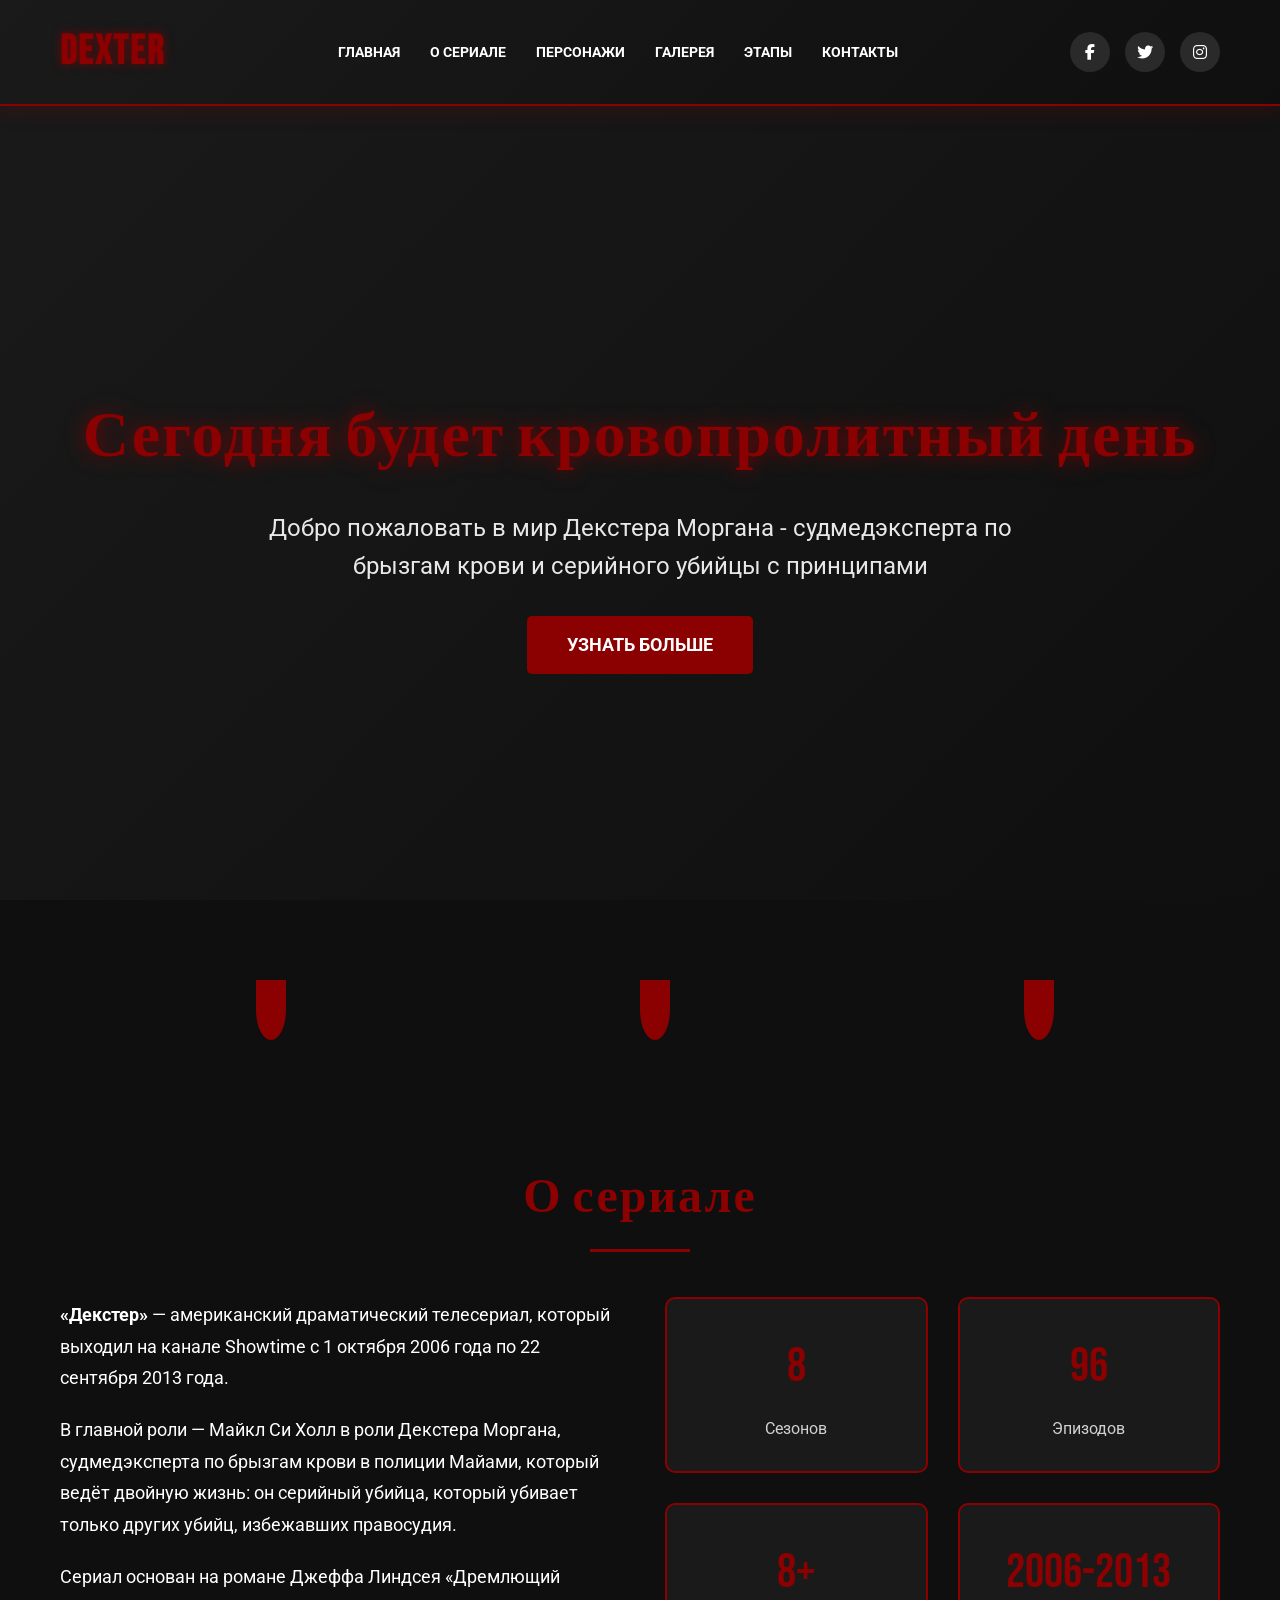
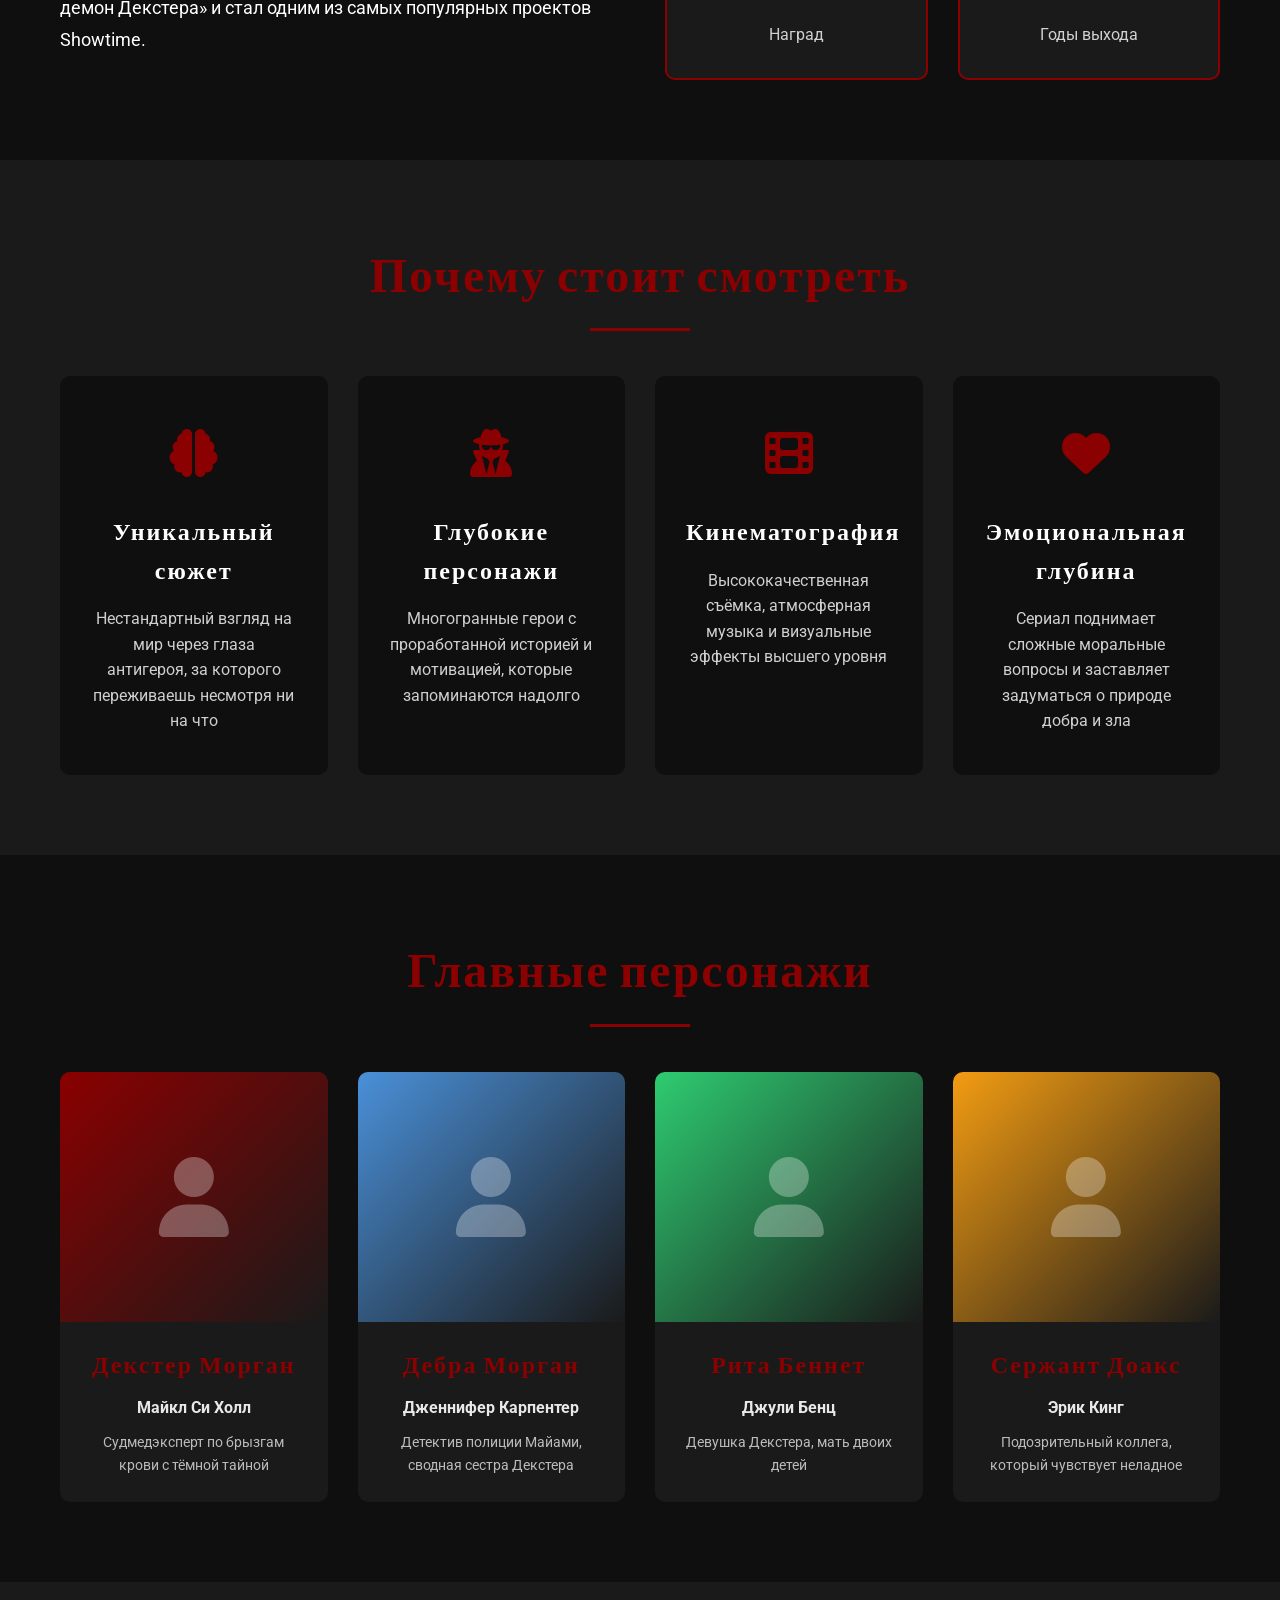
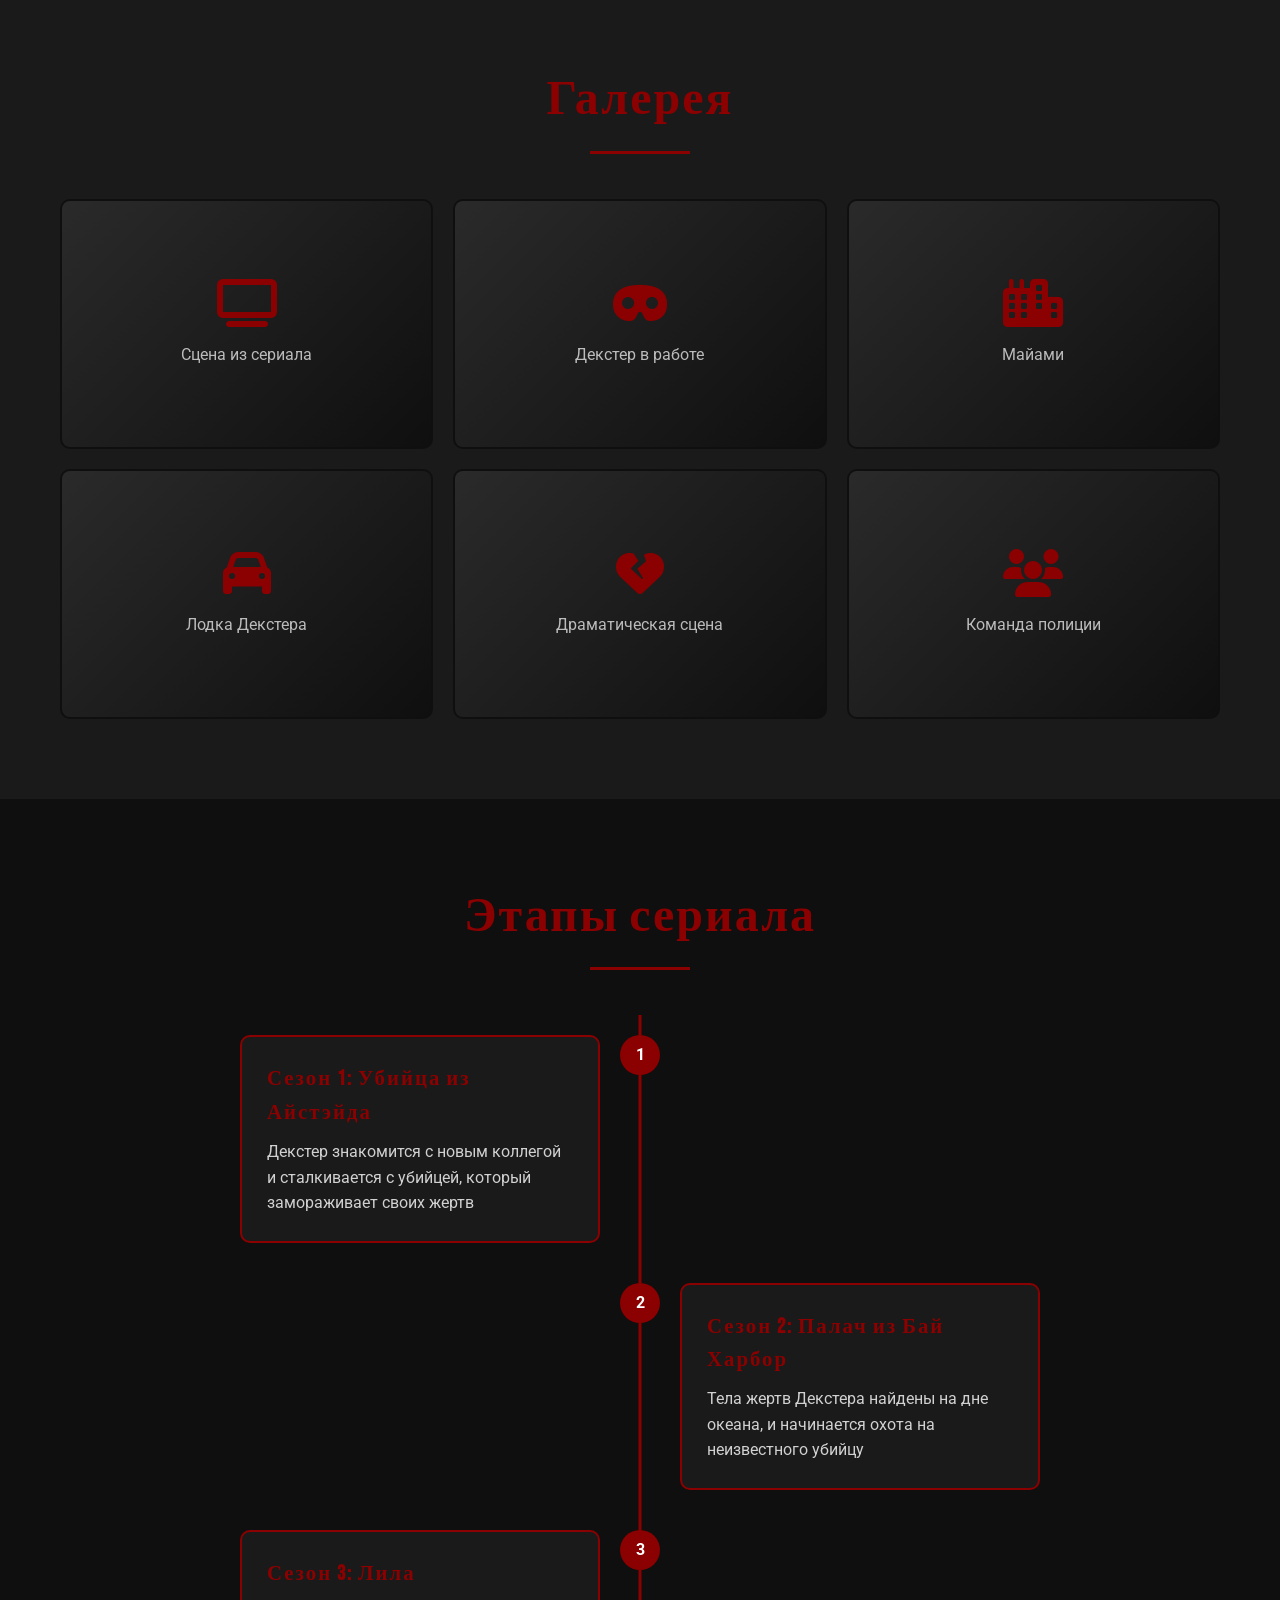
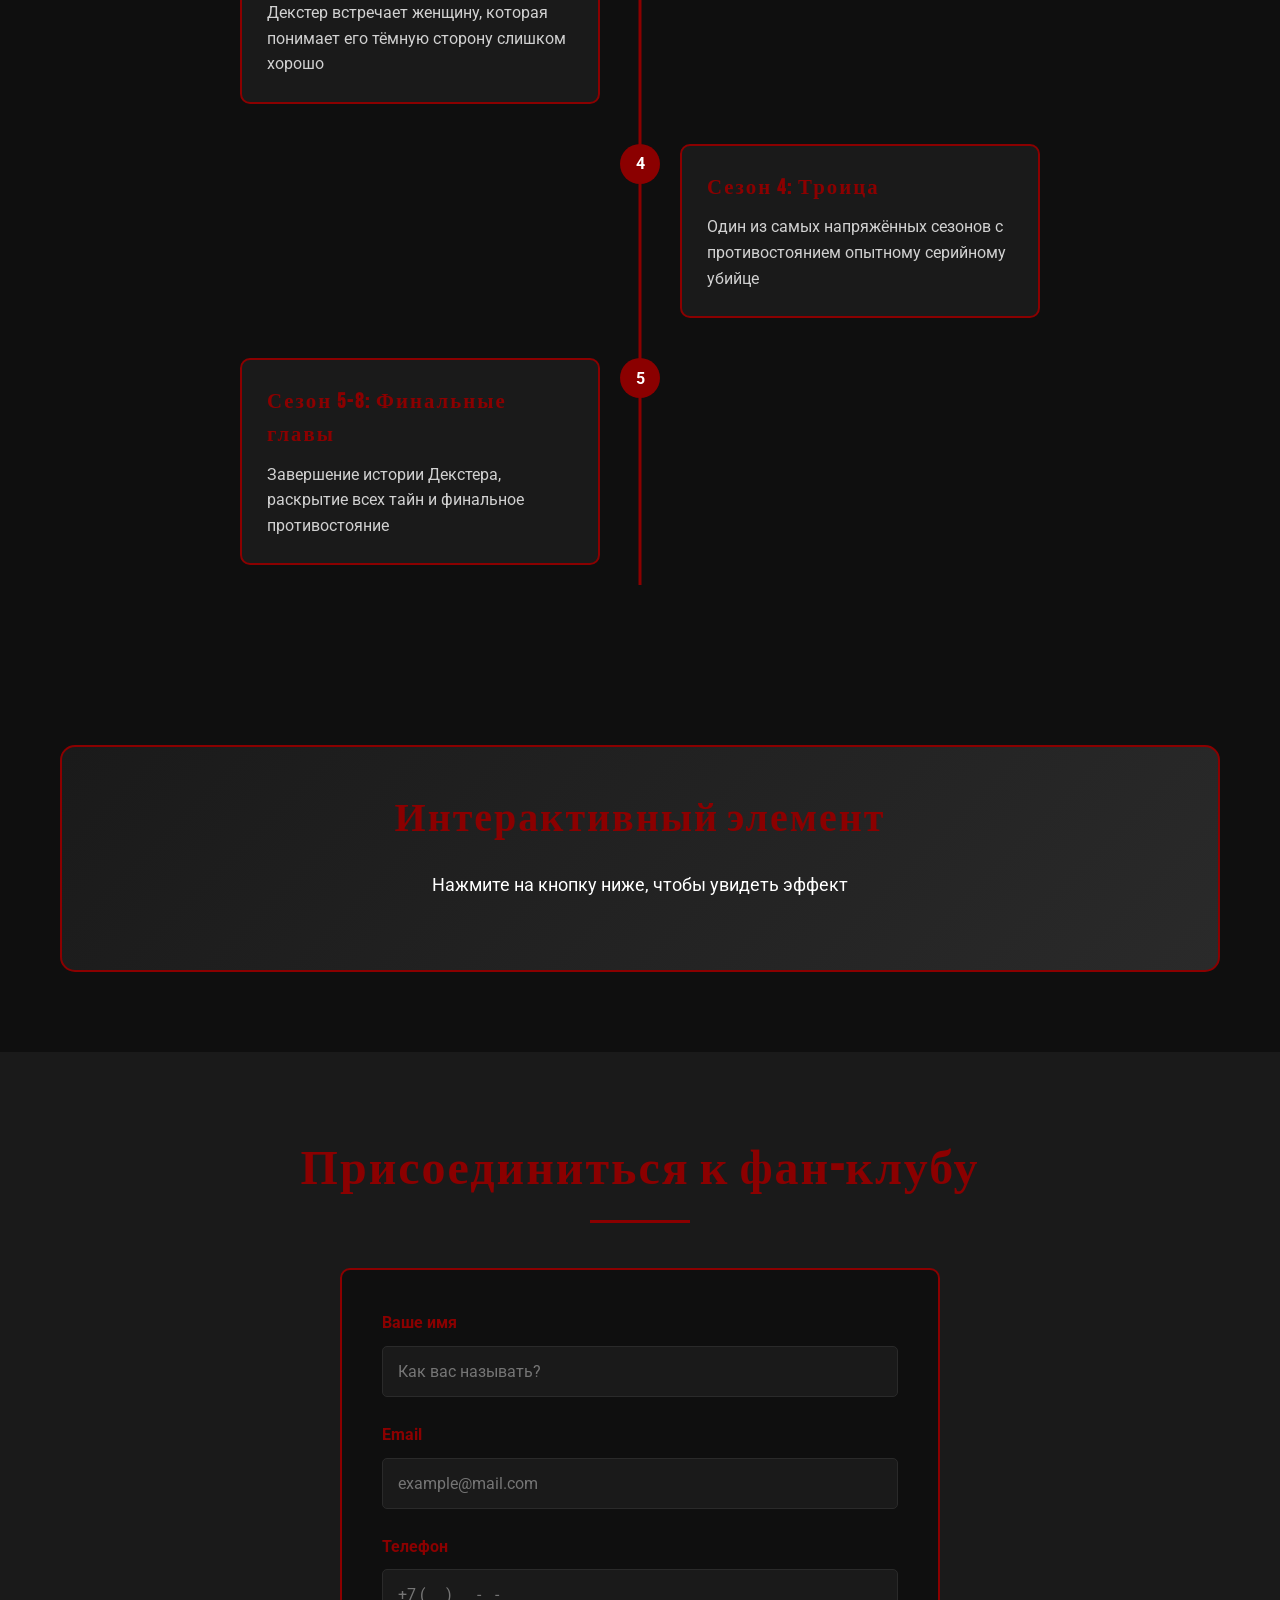
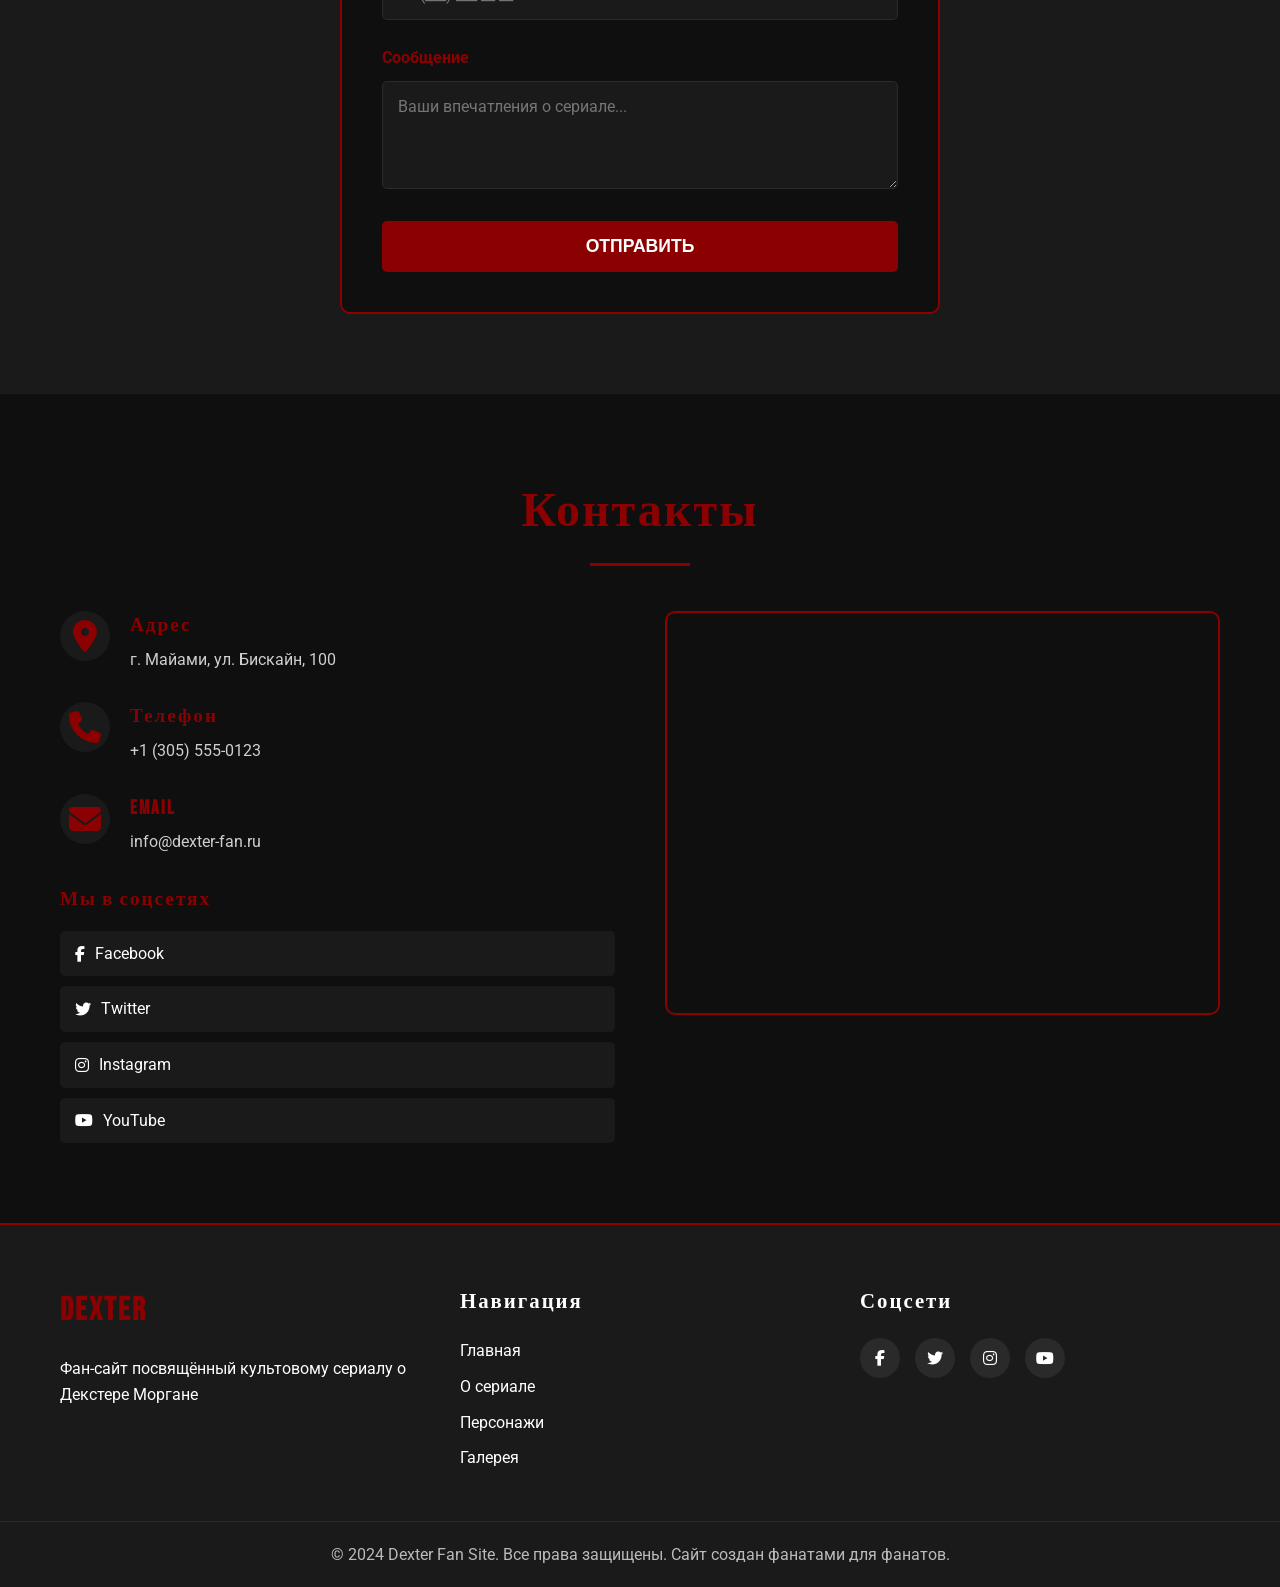
==== index.html @ 2680560a "Update Dexter fan site with CSS-only animations and remove JavaScript dependencies Key features impl" ====
<!DOCTYPE html>
<html lang="ru">
<head>
    <meta charset="UTF-8">
    <meta name="viewport" content="width=device-width, initial-scale=1.0">
    <title>Декстер - Сериал о маньяке с принципами</title>
    <link rel="stylesheet" href="styles.css">
    <link rel="stylesheet" href="https://cdnjs.cloudflare.com/ajax/libs/font-awesome/6.4.0/css/all.min.css">
    <link href="https://fonts.googleapis.com/css2?family=Bebas+Neue&family=Roboto:wght@300;400;700&display=swap" rel="stylesheet">
    <style>
        /* Плавная прокрутка */
        html {
            scroll-behavior: smooth;
        }
        
        /* Скрываем JS элементы */
        .custom-btn, #bloodEffect {
            display: none !important;
        }
        
        /* CSS-only эффект крови через checkbox */
        #blood-toggle {
            display: none;
        }
        
        .custom-block {
            position: relative;
            text-align: center;
            padding: 40px 20px;
            background: linear-gradient(135deg, #1a1a1a, #2a2a2a);
            border-radius: 15px;
            overflow: hidden;
        }
        
        .custom-block label.custom-btn {
            display: inline-block;
            padding: 15px 40px;
            background: linear-gradient(135deg, #8B0000, #cc0000);
            color: white;
            border: none;
            border-radius: 30px;
            cursor: pointer;
            font-size: 18px;
            font-weight: bold;
            transition: all 0.3s ease;
            text-transform: uppercase;
            letter-spacing: 2px;
        }
        
        .custom-block label.custom-btn:hover {
            transform: translateY(-3px);
            box-shadow: 0 10px 30px rgba(139, 0, 0, 0.5);
        }
        
        .blood-effect-css {
            position: absolute;
            top: 0;
            left: 0;
            width: 100%;
            height: 100%;
            background: radial-gradient(circle, rgba(139, 0, 0, 0.8) 0%, transparent 70%);
            opacity: 0;
            visibility: hidden;
            transition: all 0.5s ease;
            pointer-events: none;
        }
        
        #blood-toggle:checked ~ .blood-effect-css {
            opacity: 1;
            visibility: visible;
            animation: bloodPulse 3s ease-in-out;
        }
        
        @keyframes bloodPulse {
            0% { opacity: 0; }
            20% { opacity: 1; }
            80% { opacity: 1; }
            100% { opacity: 0; }
        }
        
        /* Анимация при скролле через CSS */
        .advantage-card, .character-card, .gallery-item, .timeline-item, .stat-item {
            animation: fadeInUp 0.8s ease forwards;
            opacity: 0;
        }
        
        .advantage-card:nth-child(1) { animation-delay: 0.1s; }
        .advantage-card:nth-child(2) { animation-delay: 0.2s; }
        .advantage-card:nth-child(3) { animation-delay: 0.3s; }
        .advantage-card:nth-child(4) { animation-delay: 0.4s; }
        
        .character-card:nth-child(1) { animation-delay: 0.1s; }
        .character-card:nth-child(2) { animation-delay: 0.2s; }
        .character-card:nth-child(3) { animation-delay: 0.3s; }
        .character-card:nth-child(4) { animation-delay: 0.4s; }
        
        .gallery-item:nth-child(1) { animation-delay: 0.1s; }
        .gallery-item:nth-child(2) { animation-delay: 0.2s; }
        .gallery-item:nth-child(3) { animation-delay: 0.3s; }
        .gallery-item:nth-child(4) { animation-delay: 0.4s; }
        .gallery-item:nth-child(5) { animation-delay: 0.5s; }
        .gallery-item:nth-child(6) { animation-delay: 0.6s; }
        
        .timeline-item:nth-child(1) { animation-delay: 0.1s; }
        .timeline-item:nth-child(2) { animation-delay: 0.2s; }
        .timeline-item:nth-child(3) { animation-delay: 0.3s; }
        .timeline-item:nth-child(4) { animation-delay: 0.4s; }
        .timeline-item:nth-child(5) { animation-delay: 0.5s; }
        
        .stat-item:nth-child(1) { animation-delay: 0.1s; }
        .stat-item:nth-child(2) { animation-delay: 0.2s; }
        .stat-item:nth-child(3) { animation-delay: 0.3s; }
        .stat-item:nth-child(4) { animation-delay: 0.4s; }
        
        @keyframes fadeInUp {
            from {
                opacity: 0;
                transform: translateY(30px);
            }
            to {
                opacity: 1;
                transform: translateY(0);
            }
        }
        
        /* Анимация счётчиков */
        .stat-number {
            display: inline-block;
            animation: countUp 2s ease forwards;
        }
        
        @keyframes countUp {
            from {
                opacity: 0;
                transform: scale(0.5);
            }
            to {
                opacity: 1;
                transform: scale(1);
            }
        }
        
        /* Ховер эффекты для кнопок соцсетей */
        .social-btn, .social-link, .footer-social a {
            transition: all 0.3s ease;
        }
        
        .social-btn:hover, .social-link:hover, .footer-social a:hover {
            transform: translateY(-5px) scale(1.1);
        }
        
        /* Параллакс эффект для hero через CSS */
        .hero {
            background-attachment: fixed;
            background-position: center;
            background-repeat: no-repeat;
            background-size: cover;
        }
        
        /* Убираем ссылку на JS файл */
    </style>
</head>
<body>
    <!-- Шапка сайта -->
    <header class="header">
        <div class="container header-content">
            <div class="logo">
                <h1><span class="blood">DEXTER</span></h1>
            </div>
            <nav class="main-nav">
                <ul>
                    <li><a href="#home">Главная</a></li>
                    <li><a href="#about">О сериале</a></li>
                    <li><a href="#characters">Персонажи</a></li>
                    <li><a href="#gallery">Галерея</a></li>
                    <li><a href="#stages">Этапы</a></li>
                    <li><a href="#contact">Контакты</a></li>
                </ul>
            </nav>
            <div class="header-social">
                <a href="https://facebook.com/dexter" target="_blank" class="social-btn facebook"><i class="fab fa-facebook-f"></i></a>
                <a href="https://twitter.com/dexter" target="_blank" class="social-btn twitter"><i class="fab fa-twitter"></i></a>
                <a href="https://instagram.com/dexter" target="_blank" class="social-btn instagram"><i class="fab fa-instagram"></i></a>
            </div>
        </div>
    </header>

    <!-- Главный экран -->
    <section id="home" class="hero">
        <div class="hero-overlay"></div>
        <div class="container hero-content">
            <h2 class="hero-title">Сегодня будет кровопролитный день</h2>
            <p class="hero-subtitle">Добро пожаловать в мир Декстера Моргана - судмедэксперта по брызгам крови и серийного убийцы с принципами</p>
            <a href="#about" class="btn btn-primary">Узнать больше</a>
        </div>
    </section>

    <!-- Разделитель -->
    <div class="divider">
        <div class="blood-drip"></div>
        <div class="blood-drip"></div>
        <div class="blood-drip"></div>
    </div>

    <!-- О сериале -->
    <section id="about" class="section about">
        <div class="container">
            <h2 class="section-title">О сериале</h2>
            <div class="about-content">
                <div class="about-text">
                    <p><strong>«Декстер»</strong> — американский драматический телесериал, который выходил на канале Showtime с 1 октября 2006 года по 22 сентября 2013 года.</p>
                    <p>В главной роли — Майкл Си Холл в роли Декстера Моргана, судмедэксперта по брызгам крови в полиции Майами, который ведёт двойную жизнь: он серийный убийца, который убивает только других убийц, избежавших правосудия.</p>
                    <p>Сериал основан на романе Джеффа Линдсея «Дремлющий демон Декстера» и стал одним из самых популярных проектов Showtime.</p>
                </div>
                <div class="about-stats">
                    <div class="stat-item">
                        <span class="stat-number">8</span>
                        <span class="stat-label">Сезонов</span>
                    </div>
                    <div class="stat-item">
                        <span class="stat-number">96</span>
                        <span class="stat-label">Эпизодов</span>
                    </div>
                    <div class="stat-item">
                        <span class="stat-number">8+</span>
                        <span class="stat-label">Наград</span>
                    </div>
                    <div class="stat-item">
                        <span class="stat-number">2006-2013</span>
                        <span class="stat-label">Годы выхода</span>
                    </div>
                </div>
            </div>
        </div>
    </section>

    <!-- Преимущества -->
    <section class="section advantages">
        <div class="container">
            <h2 class="section-title">Почему стоит смотреть</h2>
            <div class="advantages-grid">
                <div class="advantage-card">
                    <div class="advantage-icon">
                        <i class="fas fa-brain"></i>
                    </div>
                    <h3>Уникальный сюжет</h3>
                    <p>Нестандартный взгляд на мир через глаза антигероя, за которого переживаешь несмотря ни на что</p>
                </div>
                <div class="advantage-card">
                    <div class="advantage-icon">
                        <i class="fas fa-user-secret"></i>
                    </div>
                    <h3>Глубокие персонажи</h3>
                    <p>Многогранные герои с проработанной историей и мотивацией, которые запоминаются надолго</p>
                </div>
                <div class="advantage-card">
                    <div class="advantage-icon">
                        <i class="fas fa-film"></i>
                    </div>
                    <h3>Кинематография</h3>
                    <p>Высококачественная съёмка, атмосферная музыка и визуальные эффекты высшего уровня</p>
                </div>
                <div class="advantage-card">
                    <div class="advantage-icon">
                        <i class="fas fa-heart"></i>
                    </div>
                    <h3>Эмоциональная глубина</h3>
                    <p>Сериал поднимает сложные моральные вопросы и заставляет задуматься о природе добра и зла</p>
                </div>
            </div>
        </div>
    </section>

    <!-- Персонажи / Команда -->
    <section id="characters" class="section characters">
        <div class="container">
            <h2 class="section-title">Главные персонажи</h2>
            <div class="characters-grid">
                <div class="character-card">
                    <div class="character-image" style="background: linear-gradient(135deg, #8B0000, #1a1a1a);">
                        <i class="fas fa-user"></i>
                    </div>
                    <div class="character-info">
                        <h3>Декстер Морган</h3>
                        <p class="actor">Майкл Си Холл</p>
                        <p class="description">Судмедэксперт по брызгам крови с тёмной тайной</p>
                    </div>
                </div>
                <div class="character-card">
                    <div class="character-image" style="background: linear-gradient(135deg, #4a90d9, #1a1a1a);">
                        <i class="fas fa-user"></i>
                    </div>
                    <div class="character-info">
                        <h3>Дебра Морган</h3>
                        <p class="actor">Дженнифер Карпентер</p>
                        <p class="description">Детектив полиции Майами, сводная сестра Декстера</p>
                    </div>
                </div>
                <div class="character-card">
                    <div class="character-image" style="background: linear-gradient(135deg, #2ecc71, #1a1a1a);">
                        <i class="fas fa-user"></i>
                    </div>
                    <div class="character-info">
                        <h3>Рита Беннет</h3>
                        <p class="actor">Джули Бенц</p>
                        <p class="description">Девушка Декстера, мать двоих детей</p>
                    </div>
                </div>
                <div class="character-card">
                    <div class="character-image" style="background: linear-gradient(135deg, #f39c12, #1a1a1a);">
                        <i class="fas fa-user"></i>
                    </div>
                    <div class="character-info">
                        <h3>Сержант Доакс</h3>
                        <p class="actor">Эрик Кинг</p>
                        <p class="description">Подозрительный коллега, который чувствует неладное</p>
                    </div>
                </div>
            </div>
        </div>
    </section>

    <!-- Галерея -->
    <section id="gallery" class="section gallery">
        <div class="container">
            <h2 class="section-title">Галерея</h2>
            <div class="gallery-grid">
                <div class="gallery-item item-1">
                    <div class="gallery-placeholder">
                        <i class="fas fa-tv"></i>
                        <span>Сцена из сериала</span>
                    </div>
                </div>
                <div class="gallery-item item-2">
                    <div class="gallery-placeholder">
                        <i class="fas fa-mask"></i>
                        <span>Декстер в работе</span>
                    </div>
                </div>
                <div class="gallery-item item-3">
                    <div class="gallery-placeholder">
                        <i class="fas fa-city"></i>
                        <span>Майами</span>
                    </div>
                </div>
                <div class="gallery-item item-4">
                    <div class="gallery-placeholder">
                        <i class="fas fa-car"></i>
                        <span>Лодка Декстера</span>
                    </div>
                </div>
                <div class="gallery-item item-5">
                    <div class="gallery-placeholder">
                        <i class="fas fa-heart-broken"></i>
                        <span>Драматическая сцена</span>
                    </div>
                </div>
                <div class="gallery-item item-6">
                    <div class="gallery-placeholder">
                        <i class="fas fa-users"></i>
                        <span>Команда полиции</span>
                    </div>
                </div>
            </div>
        </div>
    </section>

    <!-- Этапы / Сезоны -->
    <section id="stages" class="section stages">
        <div class="container">
            <h2 class="section-title">Этапы сериала</h2>
            <div class="timeline">
                <div class="timeline-item">
                    <div class="timeline-marker">1</div>
                    <div class="timeline-content">
                        <h3>Сезон 1: Убийца из Айстэйда</h3>
                        <p>Декстер знакомится с новым коллегой и сталкивается с убийцей, который замораживает своих жертв</p>
                    </div>
                </div>
                <div class="timeline-item">
                    <div class="timeline-marker">2</div>
                    <div class="timeline-content">
                        <h3>Сезон 2: Палач из Бай Харбор</h3>
                        <p>Тела жертв Декстера найдены на дне океана, и начинается охота на неизвестного убийцу</p>
                    </div>
                </div>
                <div class="timeline-item">
                    <div class="timeline-marker">3</div>
                    <div class="timeline-content">
                        <h3>Сезон 3: Лила</h3>
                        <p>Декстер встречает женщину, которая понимает его тёмную сторону слишком хорошо</p>
                    </div>
                </div>
                <div class="timeline-item">
                    <div class="timeline-marker">4</div>
                    <div class="timeline-content">
                        <h3>Сезон 4: Троица</h3>
                        <p>Один из самых напряжённых сезонов с противостоянием опытному серийному убийце</p>
                    </div>
                </div>
                <div class="timeline-item">
                    <div class="timeline-marker">5</div>
                    <div class="timeline-content">
                        <h3>Сезон 5-8: Финальные главы</h3>
                        <p>Завершение истории Декстера, раскрытие всех тайн и финальное противостояние</p>
                    </div>
                </div>
            </div>
        </div>
    </section>

    <!-- HTML-блок для кастомизации (CSS-only) -->
    <section class="custom-html-section">
        <div class="container">
            <div class="custom-block" id="customBlock">
                <input type="checkbox" id="blood-toggle">
                <h2>Интерактивный элемент</h2>
                <p>Нажмите на кнопку ниже, чтобы увидеть эффект</p>
                <label for="blood-toggle" class="custom-btn">Показать кровь</label>
                <div class="blood-effect-css"></div>
            </div>
        </div>
    </section>

    <!-- Форма регистрации/заказа -->
    <section class="section contact-form-section">
        <div class="container">
            <h2 class="section-title">Присоединиться к фан-клубу</h2>
            <div class="form-wrapper">
                <form class="contact-form" action="#" method="post">
                    <div class="form-group">
                        <label for="name">Ваше имя</label>
                        <input type="text" id="name" name="name" required placeholder="Как вас называть?">
                    </div>
                    <div class="form-group">
                        <label for="email">Email</label>
                        <input type="email" id="email" name="email" required placeholder="example@mail.com">
                    </div>
                    <div class="form-group">
                        <label for="phone">Телефон</label>
                        <input type="tel" id="phone" name="phone" placeholder="+7 (___) ___-__-__">
                    </div>
                    <div class="form-group">
                        <label for="message">Сообщение</label>
                        <textarea id="message" name="message" rows="4" placeholder="Ваши впечатления о сериале..."></textarea>
                    </div>
                    <button type="submit" class="btn btn-submit">Отправить</button>
                </form>
            </div>
        </div>
    </section>

    <!-- Контакты с картой -->
    <section id="contact" class="section contacts">
        <div class="container">
            <h2 class="section-title">Контакты</h2>
            <div class="contacts-wrapper">
                <div class="contact-info">
                    <div class="contact-item">
                        <i class="fas fa-map-marker-alt"></i>
                        <div>
                            <h4>Адрес</h4>
                            <p>г. Майами, ул. Бискайн, 100</p>
                        </div>
                    </div>
                    <div class="contact-item">
                        <i class="fas fa-phone"></i>
                        <div>
                            <h4>Телефон</h4>
                            <p>+1 (305) 555-0123</p>
                        </div>
                    </div>
                    <div class="contact-item">
                        <i class="fas fa-envelope"></i>
                        <div>
                            <h4>Email</h4>
                            <p>info@dexter-fan.ru</p>
                        </div>
                    </div>
                    <div class="contact-social">
                        <h4>Мы в соцсетях</h4>
                        <div class="social-links">
                            <a href="https://facebook.com/dexter" target="_blank" class="social-link facebook"><i class="fab fa-facebook-f"></i> Facebook</a>
                            <a href="https://twitter.com/dexter" target="_blank" class="social-link twitter"><i class="fab fa-twitter"></i> Twitter</a>
                            <a href="https://instagram.com/dexter" target="_blank" class="social-link instagram"><i class="fab fa-instagram"></i> Instagram</a>
                            <a href="https://youtube.com/dexter" target="_blank" class="social-link youtube"><i class="fab fa-youtube"></i> YouTube</a>
                        </div>
                    </div>
                </div>
                <div class="map-container">
                    <iframe 
                        src="https://www.google.com/maps/embed?pb=!1m18!1m12!1m3!1d228647.14968664735!2d-80.3194805!3d25.7823907!2m3!1f0!2f0!3f0!3m2!1i1024!2i768!4f13.1!3m3!1m2!1s0x88d9b0a20ec8c111%3A0xff96f271ddad4f65!2z0JrRgNCw0YHQutC40Lkg0L_RgNC-0YDQvtCy0YHQutCw0Y8g0L7QsdC70LDRgdGC0YwsINCf0LXRgtC10L3QuNGG0LAg0L7QsdC70LDRgdGC0YwsINCf0LXRgtC10YDQvtCy0YHQutCw0Yg!5e0!3m2!1sru!2sru!4v1234567890" 
                        width="100%" 
                        height="400" 
                        style="border:0;" 
                        allowfullscreen="" 
                        loading="lazy" 
                        referrerpolicy="no-referrer-when-downgrade">
                    </iframe>
                </div>
            </div>
        </div>
    </section>

    <!-- Подвал -->
    <footer class="footer">
        <div class="container footer-content">
            <div class="footer-section">
                <h3>DEXTER</h3>
                <p>Фан-сайт посвящённый культовому сериалу о Декстере Моргане</p>
            </div>
            <div class="footer-section">
                <h4>Навигация</h4>
                <ul>
                    <li><a href="#home">Главная</a></li>
                    <li><a href="#about">О сериале</a></li>
                    <li><a href="#characters">Персонажи</a></li>
                    <li><a href="#gallery">Галерея</a></li>
                </ul>
            </div>
            <div class="footer-section">
                <h4>Соцсети</h4>
                <div class="footer-social">
                    <a href="https://facebook.com/dexter" target="_blank"><i class="fab fa-facebook-f"></i></a>
                    <a href="https://twitter.com/dexter" target="_blank"><i class="fab fa-twitter"></i></a>
                    <a href="https://instagram.com/dexter" target="_blank"><i class="fab fa-instagram"></i></a>
                    <a href="https://youtube.com/dexter" target="_blank"><i class="fab fa-youtube"></i></a>
                </div>
            </div>
        </div>
        <div class="footer-bottom">
            <div class="container">
                <p>&copy; 2024 Dexter Fan Site. Все права защищены. Сайт создан фанатами для фанатов.</p>
            </div>
        </div>
    </footer>
</body>
</html>
---- styles.css ----
/* Общие стили */
* {
    margin: 0;
    padding: 0;
    box-sizing: border-box;
}

:root {
    --primary-color: #8B0000;
    --secondary-color: #1a1a1a;
    --accent-color: #ff0000;
    --text-light: #ffffff;
    --text-dark: #333333;
    --bg-dark: #0f0f0f;
    --bg-medium: #1a1a1a;
    --bg-light: #2a2a2a;
}

body {
    font-family: 'Roboto', sans-serif;
    background-color: var(--bg-dark);
    color: var(--text-light);
    line-height: 1.6;
    overflow-x: hidden;
}

.container {
    max-width: 1200px;
    margin: 0 auto;
    padding: 0 20px;
}

h1, h2, h3, h4 {
    font-family: 'Bebas Neue', cursive;
    letter-spacing: 2px;
}

a {
    text-decoration: none;
    color: inherit;
    transition: all 0.3s ease;
}

ul {
    list-style: none;
}

/* Шапка */
.header {
    background: linear-gradient(135deg, var(--secondary-color), var(--bg-dark));
    padding: 20px 0;
    position: fixed;
    width: 100%;
    top: 0;
    z-index: 1000;
    box-shadow: 0 2px 20px rgba(139, 0, 0, 0.3);
    border-bottom: 2px solid var(--primary-color);
}

.header-content {
    display: flex;
    justify-content: space-between;
    align-items: center;
}

.logo h1 {
    font-size: 2.5rem;
    color: var(--text-light);
}

.blood {
    color: var(--primary-color);
    text-shadow: 0 0 10px rgba(139, 0, 0, 0.8);
}

.main-nav ul {
    display: flex;
    gap: 30px;
}

.main-nav a {
    font-weight: 700;
    text-transform: uppercase;
    font-size: 0.9rem;
    position: relative;
}

.main-nav a::after {
    content: '';
    position: absolute;
    bottom: -5px;
    left: 0;
    width: 0;
    height: 2px;
    background: var(--primary-color);
    transition: width 0.3s ease;
}

.main-nav a:hover::after {
    width: 100%;
}

.main-nav a:hover {
    color: var(--primary-color);
}

.header-social {
    display: flex;
    gap: 15px;
}

.social-btn {
    width: 40px;
    height: 40px;
    border-radius: 50%;
    display: flex;
    align-items: center;
    justify-content: center;
    background: var(--bg-light);
    transition: all 0.3s ease;
}

.social-btn:hover {
    transform: translateY(-3px);
}

.social-btn.facebook:hover {
    background: #3b5998;
}

.social-btn.twitter:hover {
    background: #1da1f2;
}

.social-btn.instagram:hover {
    background: #e4405f;
}

/* Главный экран */
.hero {
    height: 100vh;
    background: linear-gradient(135deg, #1a1a1a, #0f0f0f);
    position: relative;
    display: flex;
    align-items: center;
    justify-content: center;
    text-align: center;
    margin-top: 80px;
}

.hero-overlay {
    position: absolute;
    top: 0;
    left: 0;
    width: 100%;
    height: 100%;
    background: url('data:image/svg+xml,<svg xmlns="http://www.w3.org/2000/svg" viewBox="0 0 100 100"><circle cx="50" cy="50" r="2" fill="%238B0000" opacity="0.1"/></svg>');
    background-size: 50px 50px;
}

.hero-content {
    position: relative;
    z-index: 1;
}

.hero-title {
    font-size: 4rem;
    margin-bottom: 20px;
    color: var(--primary-color);
    text-shadow: 0 0 20px rgba(139, 0, 0, 0.8);
    animation: pulse 2s infinite;
}

@keyframes pulse {
    0%, 100% {
        text-shadow: 0 0 20px rgba(139, 0, 0, 0.8);
    }
    50% {
        text-shadow: 0 0 40px rgba(139, 0, 0, 1);
    }
}

.hero-subtitle {
    font-size: 1.5rem;
    margin-bottom: 30px;
    max-width: 800px;
    margin-left: auto;
    margin-right: auto;
    opacity: 0.9;
}

.btn {
    display: inline-block;
    padding: 15px 40px;
    background: var(--primary-color);
    color: var(--text-light);
    border: none;
    border-radius: 5px;
    font-weight: 700;
    text-transform: uppercase;
    cursor: pointer;
    transition: all 0.3s ease;
}

.btn:hover {
    background: var(--accent-color);
    transform: translateY(-3px);
    box-shadow: 0 10px 30px rgba(139, 0, 0, 0.5);
}

.btn-primary {
    font-size: 1.1rem;
}

/* Разделитель */
.divider {
    height: 100px;
    background: var(--bg-dark);
    position: relative;
    overflow: hidden;
}

.blood-drip {
    position: absolute;
    top: 0;
    width: 30px;
    height: 60px;
    background: var(--primary-color);
    border-radius: 0 0 50% 50%;
    animation: drip 3s infinite;
}

.blood-drip:nth-child(1) {
    left: 20%;
    animation-delay: 0s;
}

.blood-drip:nth-child(2) {
    left: 50%;
    animation-delay: 1s;
}

.blood-drip:nth-child(3) {
    left: 80%;
    animation-delay: 2s;
}

@keyframes drip {
    0%, 100% {
        height: 60px;
    }
    50% {
        height: 80px;
    }
}

/* Секции */
.section {
    padding: 80px 0;
}

.section-title {
    font-size: 3rem;
    text-align: center;
    margin-bottom: 60px;
    color: var(--primary-color);
    position: relative;
}

.section-title::after {
    content: '';
    position: absolute;
    bottom: -15px;
    left: 50%;
    transform: translateX(-50%);
    width: 100px;
    height: 3px;
    background: var(--primary-color);
}

/* О сериале */
.about-content {
    display: grid;
    grid-template-columns: 1fr 1fr;
    gap: 50px;
    align-items: center;
}

.about-text p {
    margin-bottom: 20px;
    font-size: 1.1rem;
    line-height: 1.8;
}

.about-stats {
    display: grid;
    grid-template-columns: repeat(2, 1fr);
    gap: 30px;
}

.stat-item {
    text-align: center;
    padding: 30px;
    background: var(--bg-medium);
    border-radius: 10px;
    border: 2px solid var(--primary-color);
}

.stat-number {
    display: block;
    font-size: 3rem;
    font-family: 'Bebas Neue', cursive;
    color: var(--primary-color);
}

.stat-label {
    display: block;
    margin-top: 10px;
    font-size: 1rem;
    opacity: 0.8;
}

/* Преимущества */
.advantages {
    background: var(--bg-medium);
}

.advantages-grid {
    display: grid;
    grid-template-columns: repeat(auto-fit, minmax(250px, 1fr));
    gap: 30px;
}

.advantage-card {
    background: var(--bg-dark);
    padding: 40px 30px;
    border-radius: 10px;
    text-align: center;
    transition: all 0.3s ease;
    border: 1px solid transparent;
}

.advantage-card:hover {
    transform: translateY(-10px);
    border-color: var(--primary-color);
    box-shadow: 0 10px 40px rgba(139, 0, 0, 0.3);
}

.advantage-icon {
    font-size: 3rem;
    color: var(--primary-color);
    margin-bottom: 20px;
}

.advantage-card h3 {
    font-size: 1.5rem;
    margin-bottom: 15px;
}

.advantage-card p {
    opacity: 0.8;
    line-height: 1.6;
}

/* Персонажи */
.characters-grid {
    display: grid;
    grid-template-columns: repeat(auto-fit, minmax(250px, 1fr));
    gap: 30px;
}

.character-card {
    background: var(--bg-medium);
    border-radius: 10px;
    overflow: hidden;
    transition: all 0.3s ease;
}

.character-card:hover {
    transform: translateY(-10px);
    box-shadow: 0 10px 40px rgba(139, 0, 0, 0.3);
}

.character-image {
    height: 250px;
    display: flex;
    align-items: center;
    justify-content: center;
    font-size: 5rem;
    color: rgba(255, 255, 255, 0.3);
}

.character-info {
    padding: 25px;
    text-align: center;
}

.character-info h3 {
    font-size: 1.5rem;
    margin-bottom: 10px;
    color: var(--primary-color);
}

.actor {
    font-weight: 700;
    margin-bottom: 10px;
    opacity: 0.9;
}

.description {
    font-size: 0.9rem;
    opacity: 0.7;
    line-height: 1.6;
}

/* Галерея */
.gallery {
    background: var(--bg-medium);
}

.gallery-grid {
    display: grid;
    grid-template-columns: repeat(auto-fit, minmax(300px, 1fr));
    gap: 20px;
}

.gallery-item {
    height: 250px;
    background: var(--bg-dark);
    border-radius: 10px;
    overflow: hidden;
    position: relative;
    cursor: pointer;
    transition: all 0.3s ease;
    border: 2px solid transparent;
}

.gallery-item:hover {
    border-color: var(--primary-color);
    transform: scale(1.05);
}

.gallery-placeholder {
    height: 100%;
    display: flex;
    flex-direction: column;
    align-items: center;
    justify-content: center;
    background: linear-gradient(135deg, var(--bg-light), var(--bg-dark));
}

.gallery-placeholder i {
    font-size: 3rem;
    color: var(--primary-color);
    margin-bottom: 15px;
}

.gallery-placeholder span {
    font-size: 1rem;
    opacity: 0.7;
}

/* Этапы / Timeline */
.timeline {
    position: relative;
    max-width: 800px;
    margin: 0 auto;
}

.timeline::before {
    content: '';
    position: absolute;
    left: 50%;
    transform: translateX(-50%);
    width: 3px;
    height: 100%;
    background: var(--primary-color);
}

.timeline-item {
    display: flex;
    justify-content: flex-end;
    padding: 20px 0;
    position: relative;
}

.timeline-item:nth-child(even) {
    justify-content: flex-start;
}

.timeline-marker {
    position: absolute;
    left: 50%;
    transform: translateX(-50%);
    width: 40px;
    height: 40px;
    background: var(--primary-color);
    border-radius: 50%;
    display: flex;
    align-items: center;
    justify-content: center;
    font-weight: 700;
    z-index: 1;
}

.timeline-content {
    width: 45%;
    background: var(--bg-medium);
    padding: 25px;
    border-radius: 10px;
    border: 2px solid var(--primary-color);
}

.timeline-item:nth-child(odd) .timeline-content {
    margin-right: auto;
}

.timeline-item:nth-child(even) .timeline-content {
    margin-left: auto;
}

.timeline-content h3 {
    font-size: 1.3rem;
    margin-bottom: 10px;
    color: var(--primary-color);
}

.timeline-content p {
    opacity: 0.8;
    line-height: 1.6;
}

/* Custom HTML блок */
.custom-html-section {
    padding: 80px 0;
    background: var(--bg-dark);
}

.custom-block {
    background: linear-gradient(135deg, var(--bg-medium), var(--bg-light));
    padding: 50px;
    border-radius: 15px;
    text-align: center;
    border: 2px solid var(--primary-color);
    position: relative;
    overflow: hidden;
}

.custom-block h2 {
    font-size: 2.5rem;
    margin-bottom: 20px;
    color: var(--primary-color);
}

.custom-block p {
    margin-bottom: 30px;
    font-size: 1.1rem;
}

.custom-btn {
    padding: 15px 40px;
    background: var(--primary-color);
    color: var(--text-light);
    border: none;
    border-radius: 5px;
    font-size: 1.1rem;
    font-weight: 700;
    cursor: pointer;
    transition: all 0.3s ease;
}

.custom-btn:hover {
    background: var(--accent-color);
    transform: scale(1.1);
}

.blood-effect {
    position: absolute;
    top: 0;
    left: 0;
    width: 100%;
    height: 100%;
    pointer-events: none;
    opacity: 0;
    transition: opacity 0.5s ease;
    background: radial-gradient(circle, rgba(139, 0, 0, 0.3) 0%, transparent 70%);
}

.blood-effect.active {
    opacity: 1;
    animation: bloodPulse 1s infinite;
}

@keyframes bloodPulse {
    0%, 100% {
        transform: scale(1);
    }
    50% {
        transform: scale(1.1);
    }
}

/* Форма */
.contact-form-section {
    background: var(--bg-medium);
}

.form-wrapper {
    max-width: 600px;
    margin: 0 auto;
}

.contact-form {
    background: var(--bg-dark);
    padding: 40px;
    border-radius: 10px;
    border: 2px solid var(--primary-color);
}

.form-group {
    margin-bottom: 25px;
}

.form-group label {
    display: block;
    margin-bottom: 10px;
    font-weight: 700;
    color: var(--primary-color);
}

.form-group input,
.form-group textarea {
    width: 100%;
    padding: 15px;
    background: var(--bg-medium);
    border: 1px solid var(--bg-light);
    border-radius: 5px;
    color: var(--text-light);
    font-family: inherit;
    font-size: 1rem;
    transition: all 0.3s ease;
}

.form-group input:focus,
.form-group textarea:focus {
    outline: none;
    border-color: var(--primary-color);
    box-shadow: 0 0 10px rgba(139, 0, 0, 0.3);
}

.form-group textarea {
    resize: vertical;
}

.btn-submit {
    width: 100%;
    padding: 15px;
    font-size: 1.1rem;
}

/* Контакты */
.contacts-wrapper {
    display: grid;
    grid-template-columns: 1fr 1fr;
    gap: 50px;
    align-items: start;
}

.contact-info {
    display: flex;
    flex-direction: column;
    gap: 30px;
}

.contact-item {
    display: flex;
    align-items: flex-start;
    gap: 20px;
}

.contact-item i {
    font-size: 2rem;
    color: var(--primary-color);
    width: 50px;
    height: 50px;
    display: flex;
    align-items: center;
    justify-content: center;
    background: var(--bg-medium);
    border-radius: 50%;
}

.contact-item h4 {
    font-size: 1.2rem;
    margin-bottom: 5px;
    color: var(--primary-color);
}

.contact-item p {
    opacity: 0.8;
}

.contact-social h4 {
    font-size: 1.2rem;
    margin-bottom: 15px;
    color: var(--primary-color);
}

.social-links {
    display: flex;
    flex-direction: column;
    gap: 10px;
}

.social-link {
    display: flex;
    align-items: center;
    gap: 10px;
    padding: 10px 15px;
    background: var(--bg-medium);
    border-radius: 5px;
    transition: all 0.3s ease;
}

.social-link:hover {
    background: var(--primary-color);
    transform: translateX(10px);
}

.social-link.facebook:hover {
    background: #3b5998;
}

.social-link.twitter:hover {
    background: #1da1f2;
}

.social-link.instagram:hover {
    background: #e4405f;
}

.social-link.youtube:hover {
    background: #ff0000;
}

.map-container {
    border-radius: 10px;
    overflow: hidden;
    border: 2px solid var(--primary-color);
}

.map-container iframe {
    display: block;
}

/* Подвал */
.footer {
    background: var(--secondary-color);
    padding: 60px 0 20px;
    border-top: 2px solid var(--primary-color);
}

.footer-content {
    display: grid;
    grid-template-columns: repeat(auto-fit, minmax(250px, 1fr));
    gap: 40px;
    margin-bottom: 40px;
}

.footer-section h3 {
    font-size: 2rem;
    color: var(--primary-color);
    margin-bottom: 20px;
}

.footer-section h4 {
    font-size: 1.3rem;
    margin-bottom: 20px;
}

.footer-section ul li {
    margin-bottom: 10px;
}

.footer-section a:hover {
    color: var(--primary-color);
    padding-left: 10px;
}

.footer-social {
    display: flex;
    gap: 15px;
}

.footer-social a {
    width: 40px;
    height: 40px;
    border-radius: 50%;
    background: var(--bg-light);
    display: flex;
    align-items: center;
    justify-content: center;
    transition: all 0.3s ease;
}

.footer-social a:hover {
    background: var(--primary-color);
    transform: translateY(-5px);
}

.footer-bottom {
    text-align: center;
    padding-top: 20px;
    border-top: 1px solid var(--bg-light);
}

.footer-bottom p {
    opacity: 0.7;
}

/* Адаптивность */
@media (max-width: 768px) {
    .header-content {
        flex-direction: column;
        gap: 20px;
    }

    .main-nav ul {
        flex-wrap: wrap;
        justify-content: center;
        gap: 15px;
    }

    .hero-title {
        font-size: 2.5rem;
    }

    .hero-subtitle {
        font-size: 1.1rem;
    }

    .about-content,
    .contacts-wrapper {
        grid-template-columns: 1fr;
    }

    .timeline::before {
        left: 20px;
    }

    .timeline-marker {
        left: 20px;
    }

    .timeline-content {
        width: calc(100% - 60px);
        margin-left: 60px !important;
    }

    .section-title {
        font-size: 2rem;
    }

    .about-stats {
        grid-template-columns: 1fr;
    }
}

@media (max-width: 480px) {
    .logo h1 {
        font-size: 2rem;
    }

    .hero-title {
        font-size: 2rem;
    }

    .btn {
        padding: 12px 30px;
    }

    .custom-block {
        padding: 30px 20px;
    }
}
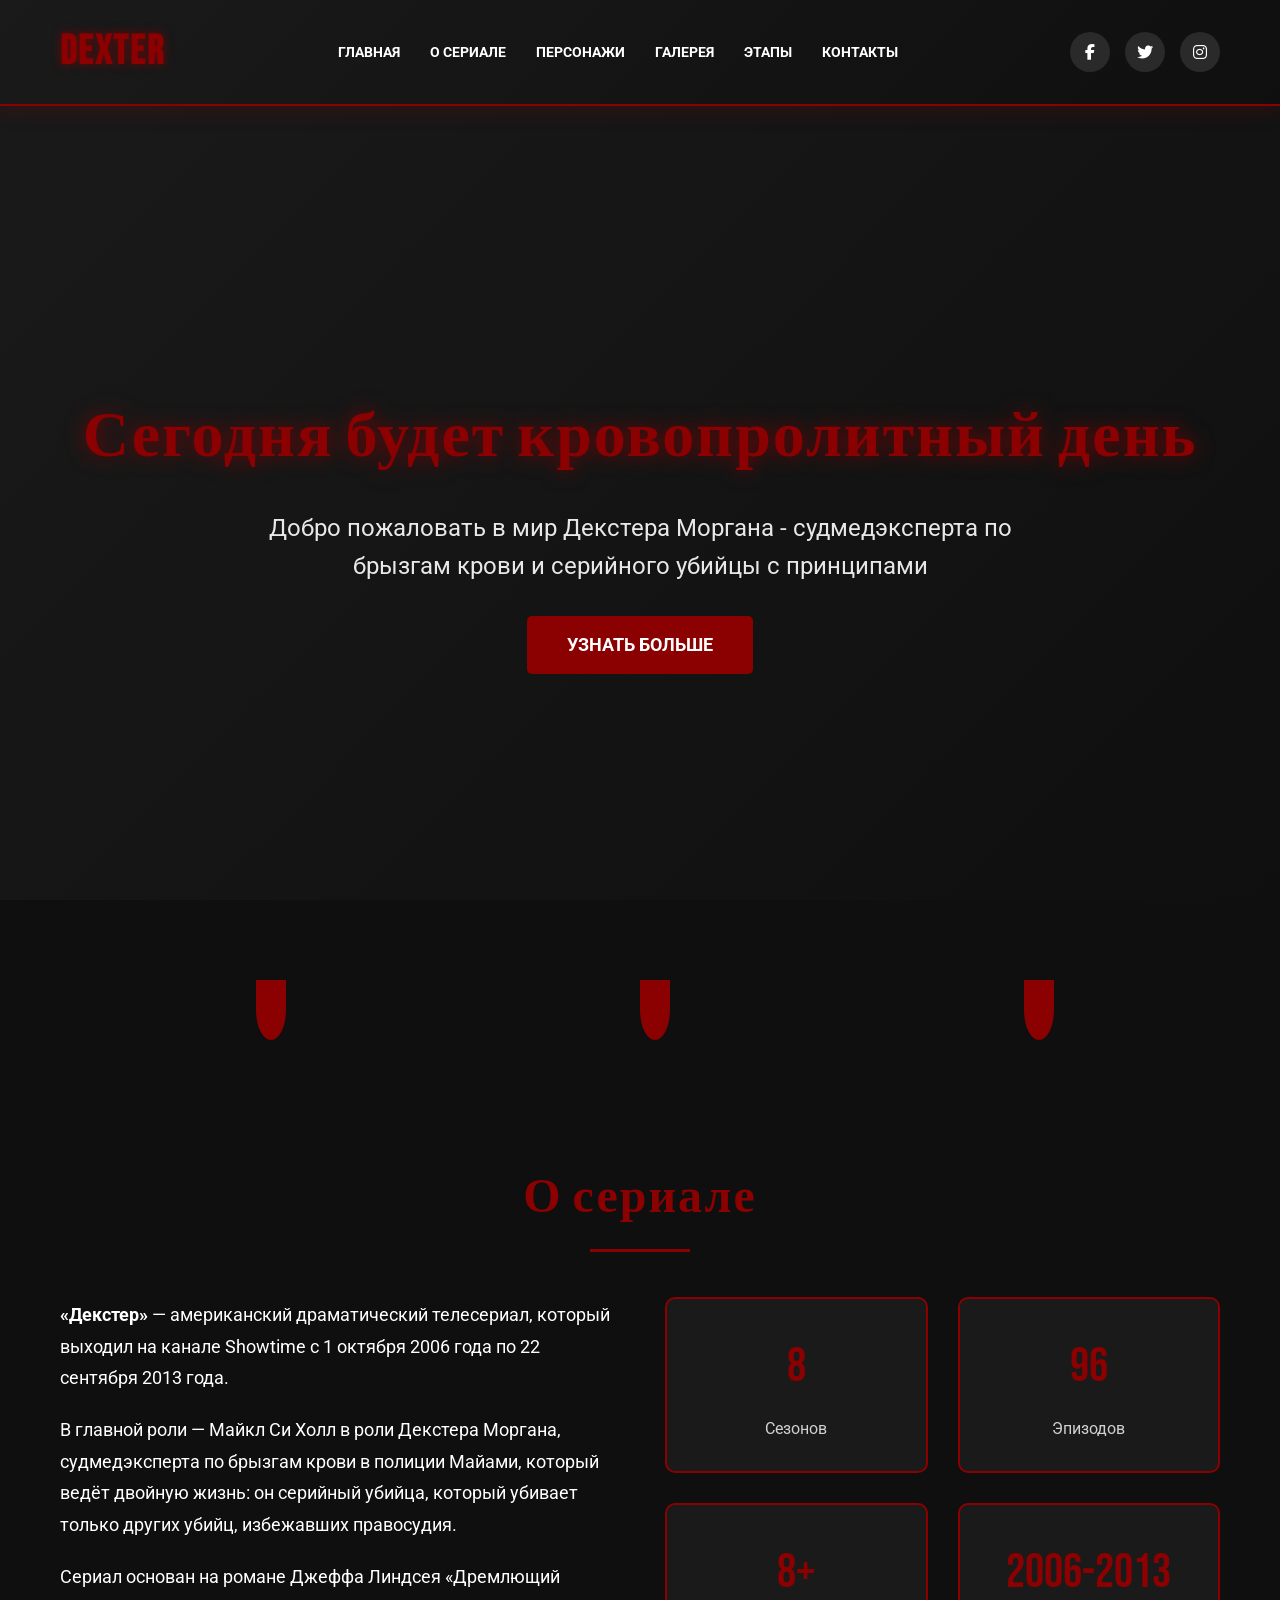
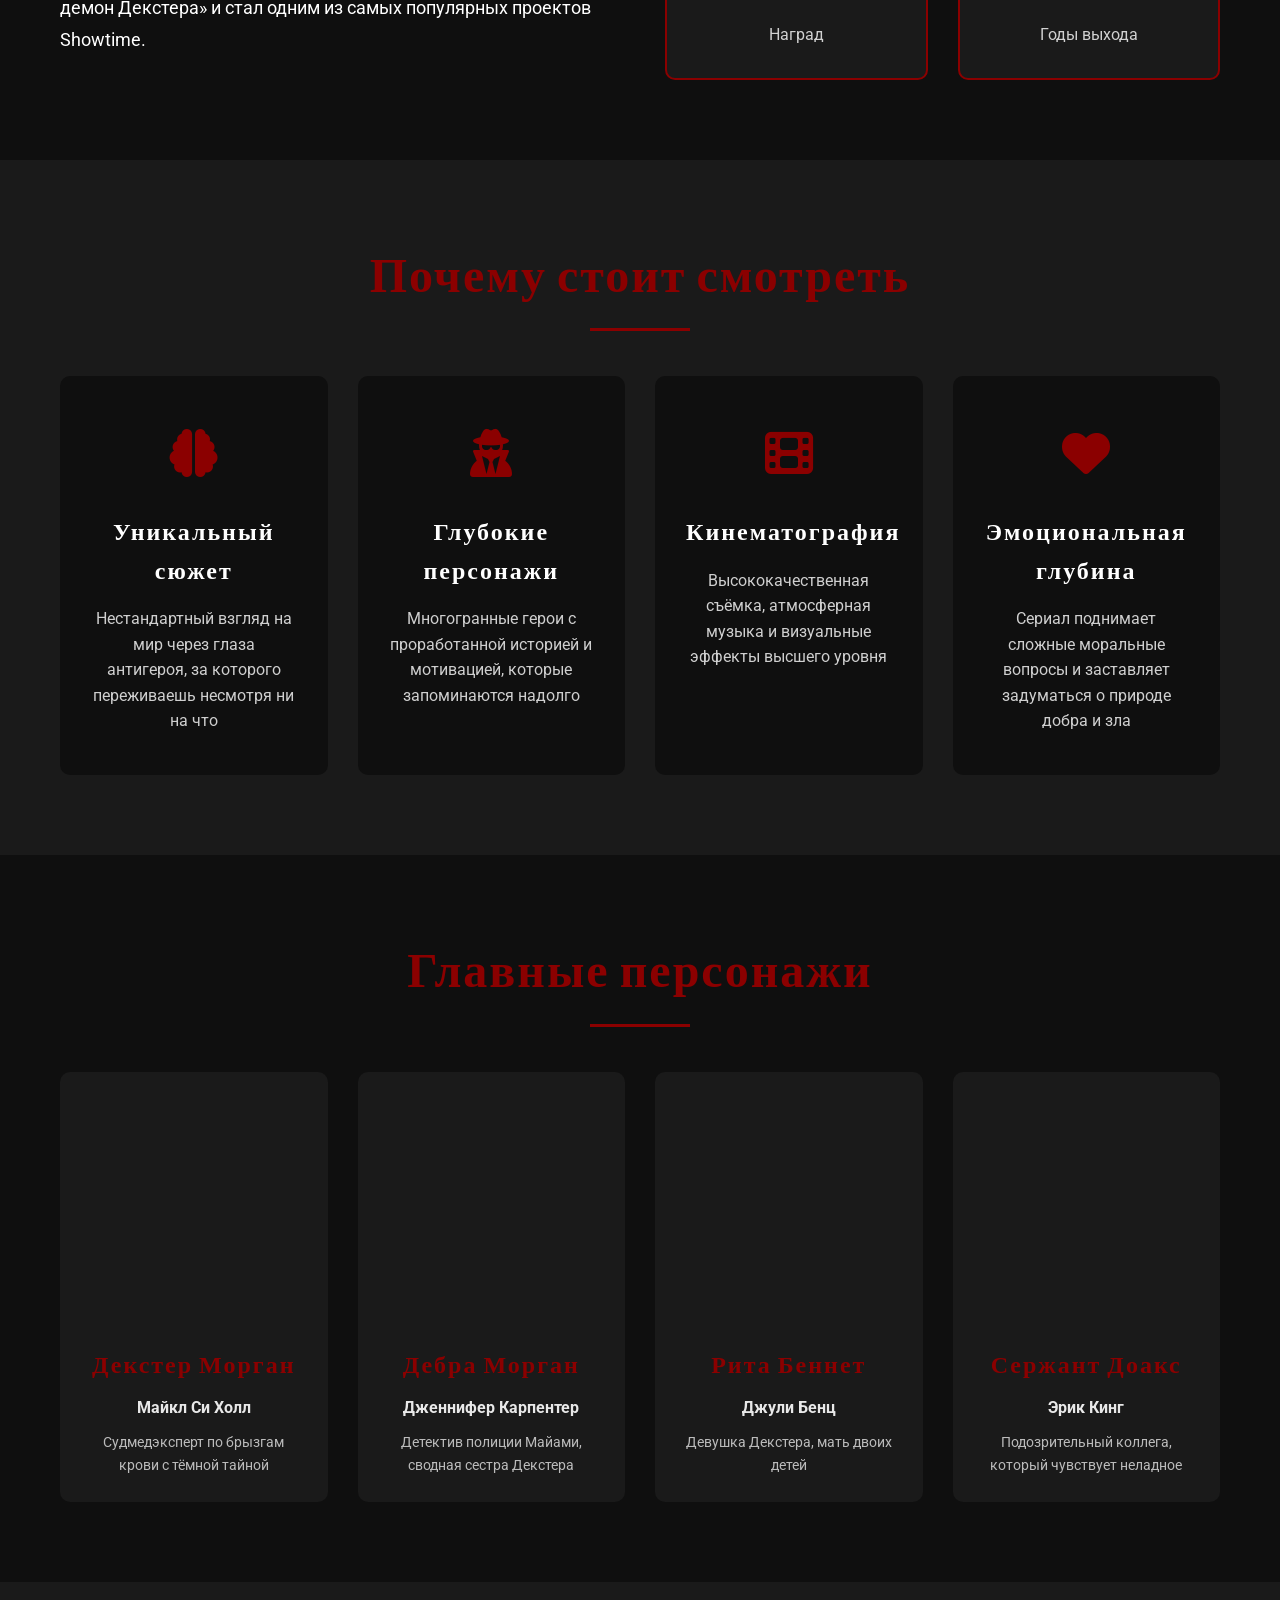
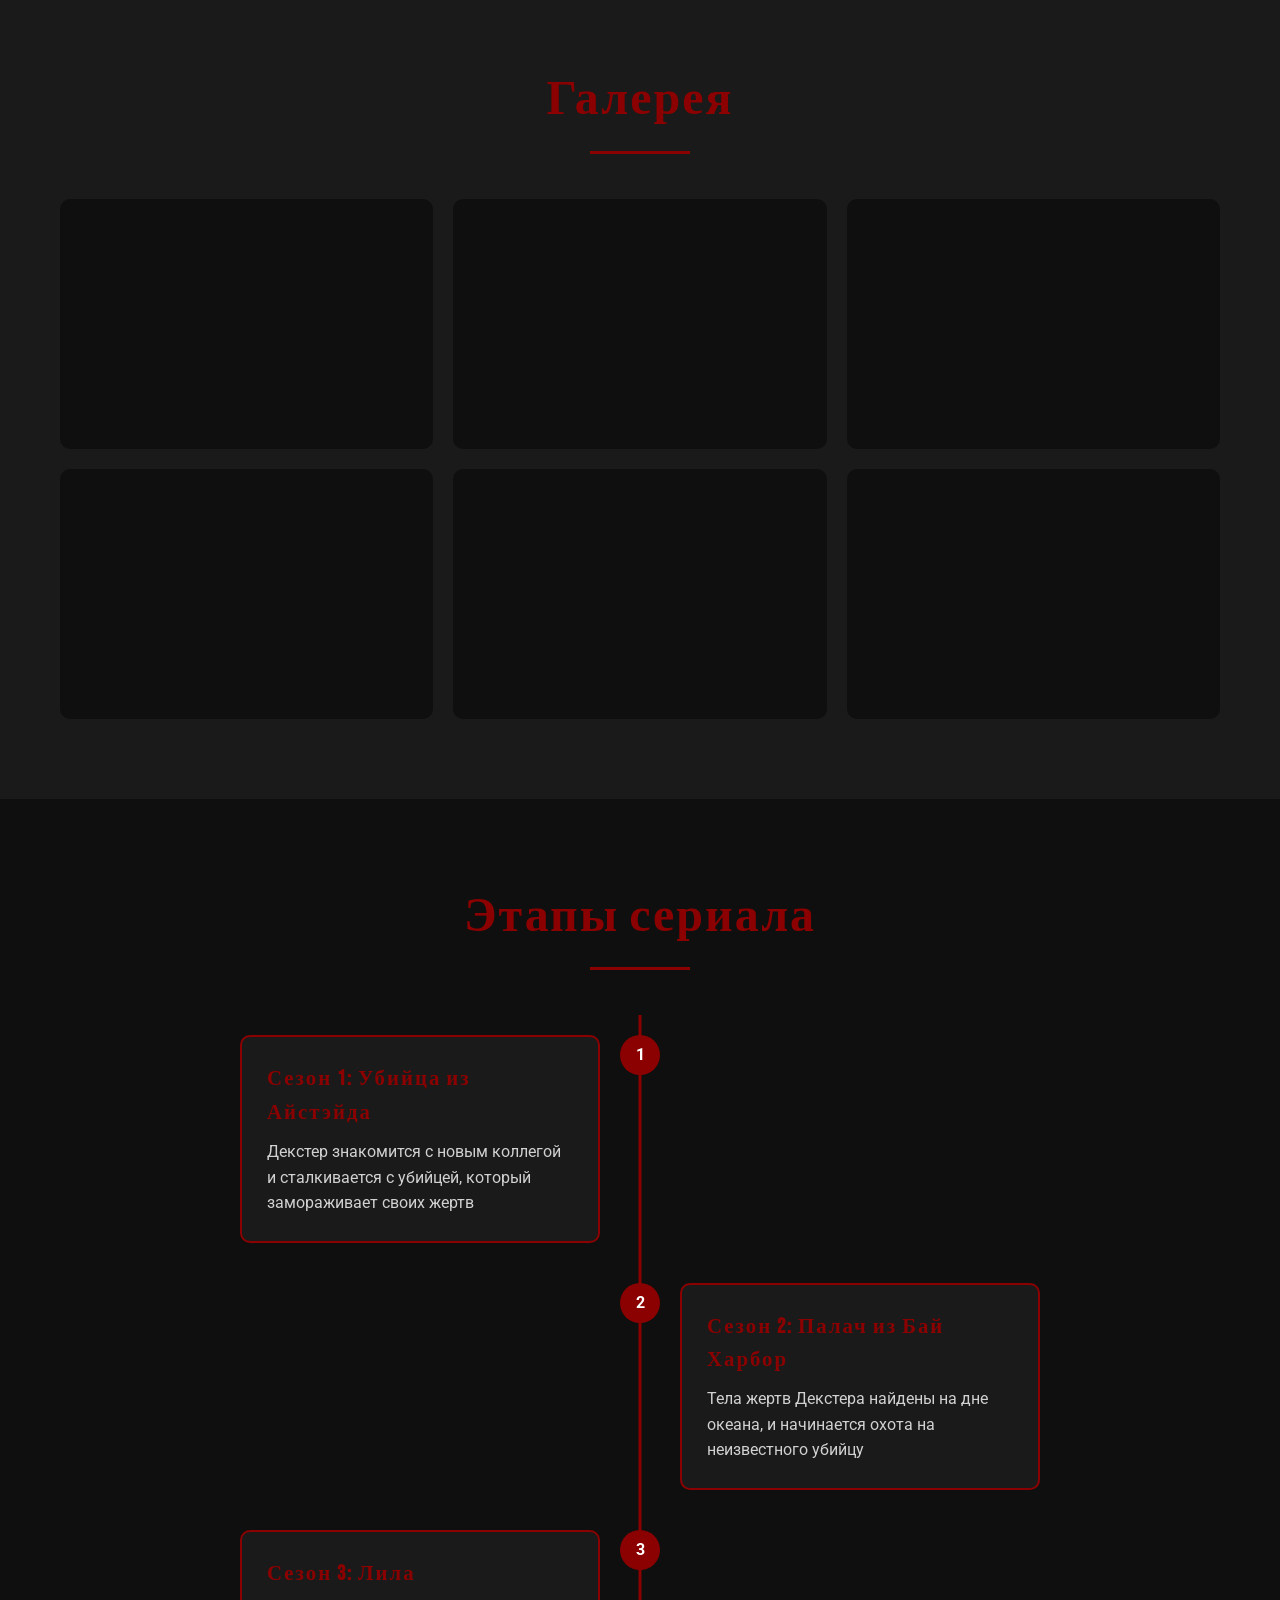
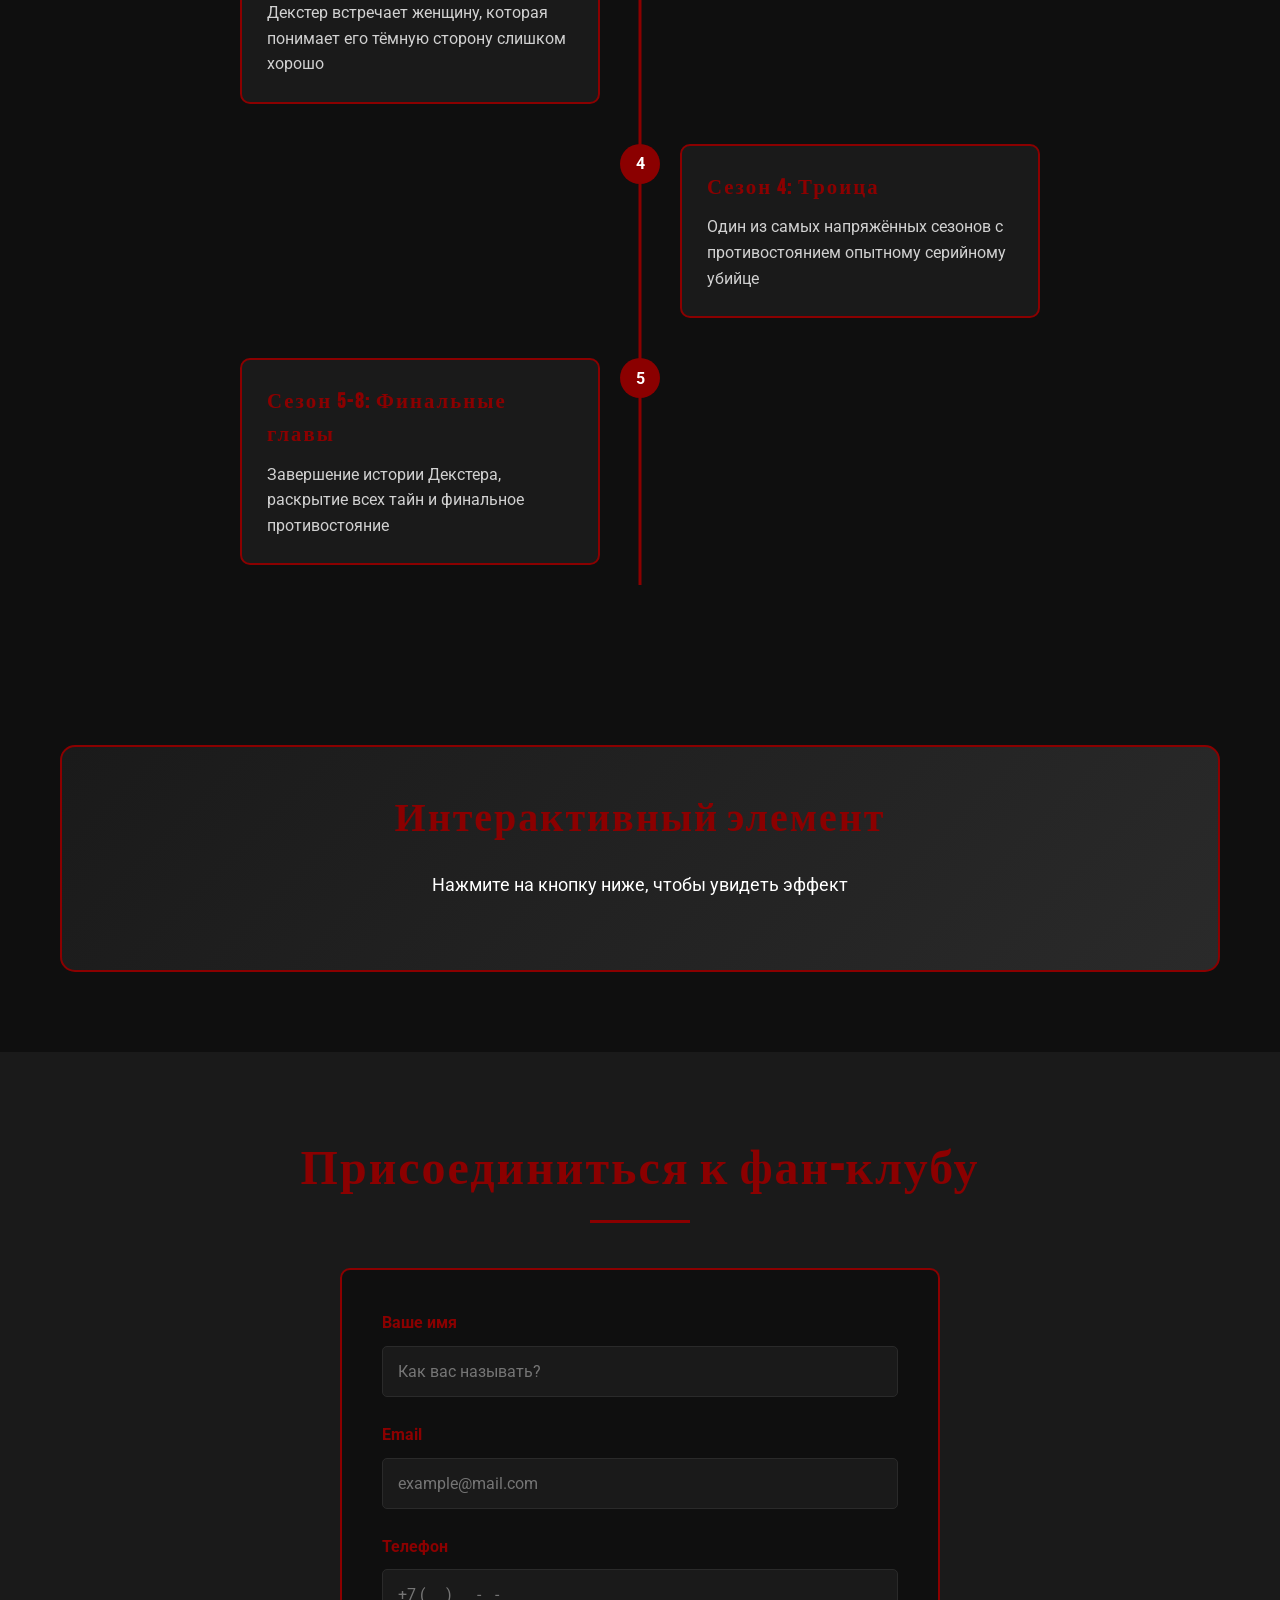
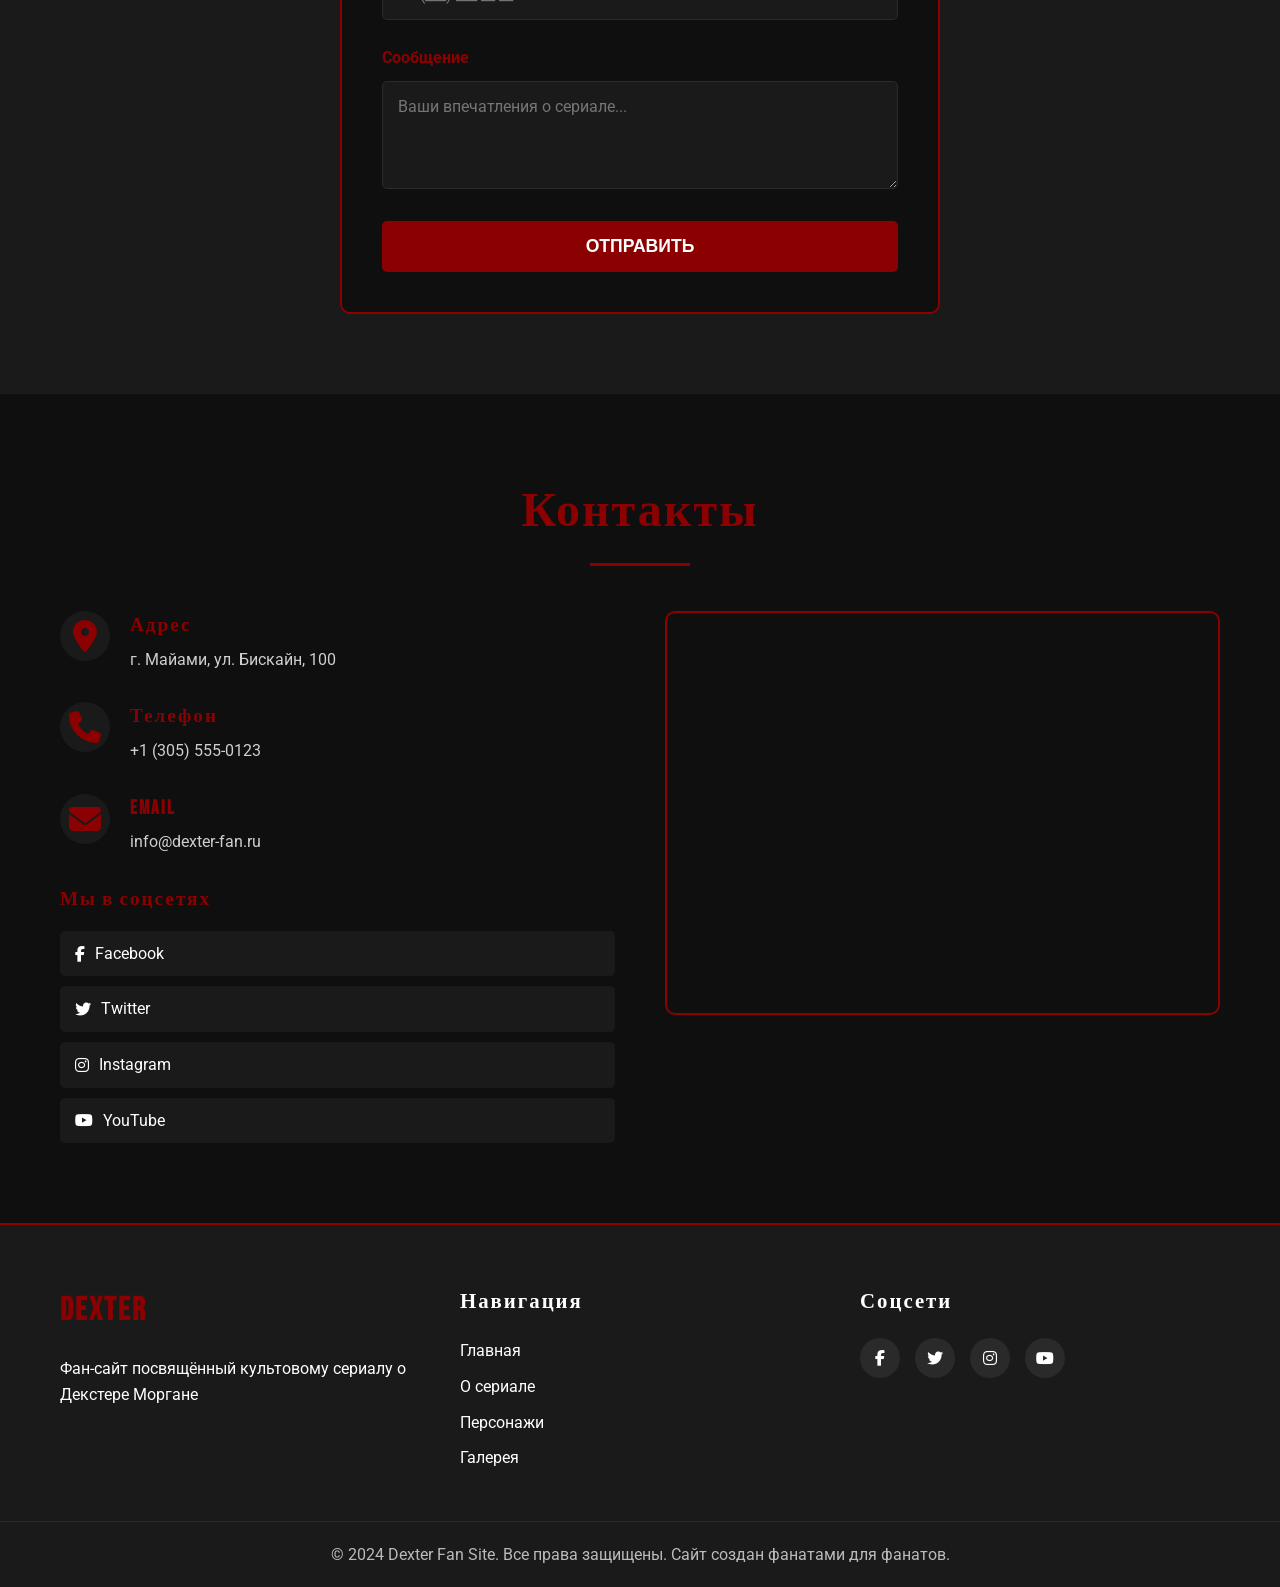
==== commit 4a3389f6: "update branch" ====
--- a/index.html
+++ b/index.html
@@ -277,8 +277,7 @@
             <h2 class="section-title">Главные персонажи</h2>
             <div class="characters-grid">
                 <div class="character-card">
-                    <div class="character-image" style="background: linear-gradient(135deg, #8B0000, #1a1a1a);">
-                        <i class="fas fa-user"></i>
+                    <div class="character-image" style="background-image: url('https://placehold.co/300x400/8B0000/FFFFFF?text=Dexter+Morgan'); background-size: cover; background-position: center;">
                     </div>
                     <div class="character-info">
                         <h3>Декстер Морган</h3>
@@ -287,8 +286,7 @@
                     </div>
                 </div>
                 <div class="character-card">
-                    <div class="character-image" style="background: linear-gradient(135deg, #4a90d9, #1a1a1a);">
-                        <i class="fas fa-user"></i>
+                    <div class="character-image" style="background-image: url('https://placehold.co/300x400/4a90d9/FFFFFF?text=Debra+Morgan'); background-size: cover; background-position: center;">
                     </div>
                     <div class="character-info">
                         <h3>Дебра Морган</h3>
@@ -297,8 +295,7 @@
                     </div>
                 </div>
                 <div class="character-card">
-                    <div class="character-image" style="background: linear-gradient(135deg, #2ecc71, #1a1a1a);">
-                        <i class="fas fa-user"></i>
+                    <div class="character-image" style="background-image: url('https://placehold.co/300x400/2ecc71/FFFFFF?text=Rita+Bennett'); background-size: cover; background-position: center;">
                     </div>
                     <div class="character-info">
                         <h3>Рита Беннет</h3>
@@ -307,8 +304,7 @@
                     </div>
                 </div>
                 <div class="character-card">
-                    <div class="character-image" style="background: linear-gradient(135deg, #f39c12, #1a1a1a);">
-                        <i class="fas fa-user"></i>
+                    <div class="character-image" style="background-image: url('https://placehold.co/300x400/f39c12/FFFFFF?text=Sgt+Doaks'); background-size: cover; background-position: center;">
                     </div>
                     <div class="character-info">
                         <h3>Сержант Доакс</h3>
@@ -325,41 +321,17 @@
         <div class="container">
             <h2 class="section-title">Галерея</h2>
             <div class="gallery-grid">
-                <div class="gallery-item item-1">
-                    <div class="gallery-placeholder">
-                        <i class="fas fa-tv"></i>
-                        <span>Сцена из сериала</span>
-                    </div>
-                </div>
-                <div class="gallery-item item-2">
-                    <div class="gallery-placeholder">
-                        <i class="fas fa-mask"></i>
-                        <span>Декстер в работе</span>
-                    </div>
-                </div>
-                <div class="gallery-item item-3">
-                    <div class="gallery-placeholder">
-                        <i class="fas fa-city"></i>
-                        <span>Майами</span>
-                    </div>
-                </div>
-                <div class="gallery-item item-4">
-                    <div class="gallery-placeholder">
-                        <i class="fas fa-car"></i>
-                        <span>Лодка Декстера</span>
-                    </div>
-                </div>
-                <div class="gallery-item item-5">
-                    <div class="gallery-placeholder">
-                        <i class="fas fa-heart-broken"></i>
-                        <span>Драматическая сцена</span>
-                    </div>
-                </div>
-                <div class="gallery-item item-6">
-                    <div class="gallery-placeholder">
-                        <i class="fas fa-users"></i>
-                        <span>Команда полиции</span>
-                    </div>
+                <div class="gallery-item item-1" style="background-image: url('https://placehold.co/600x400/8B0000/FFFFFF?text=Dexter+Scene'); background-size: cover; background-position: center;">
+                </div>
+                <div class="gallery-item item-2" style="background-image: url('https://placehold.co/600x400/2a2a2a/FFFFFF?text=Dexter+At+Work'); background-size: cover; background-position: center;">
+                </div>
+                <div class="gallery-item item-3" style="background-image: url('https://placehold.co/600x400/4a90d9/FFFFFF?text=Miami+City'); background-size: cover; background-position: center;">
+                </div>
+                <div class="gallery-item item-4" style="background-image: url('https://placehold.co/600x400/f39c12/FFFFFF?text=Dexters+Boat'); background-size: cover; background-position: center;">
+                </div>
+                <div class="gallery-item item-5" style="background-image: url('https://placehold.co/600x400/cc0000/FFFFFF?text=Dramatic+Scene'); background-size: cover; background-position: center;">
+                </div>
+                <div class="gallery-item item-6" style="background-image: url('https://placehold.co/600x400/2ecc71/FFFFFF?text=Police+Team'); background-size: cover; background-position: center;">
                 </div>
             </div>
         </div>
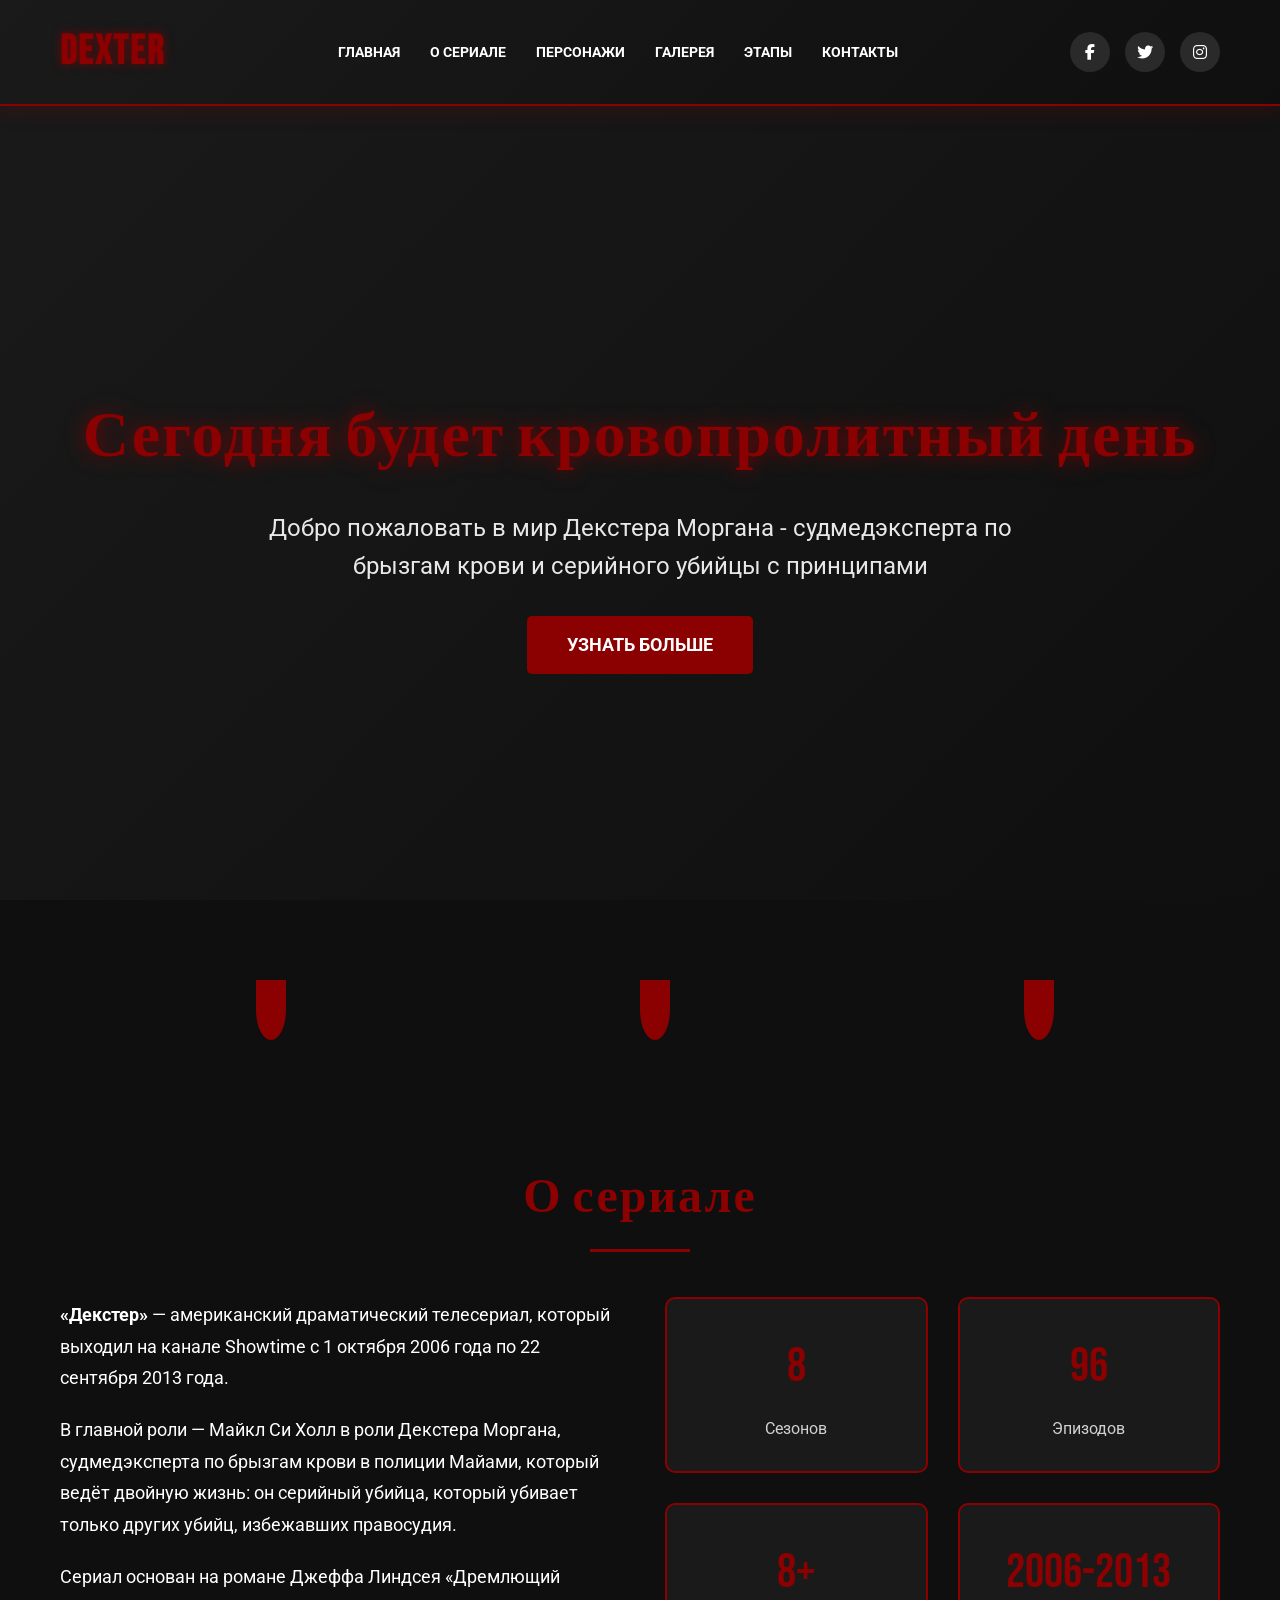
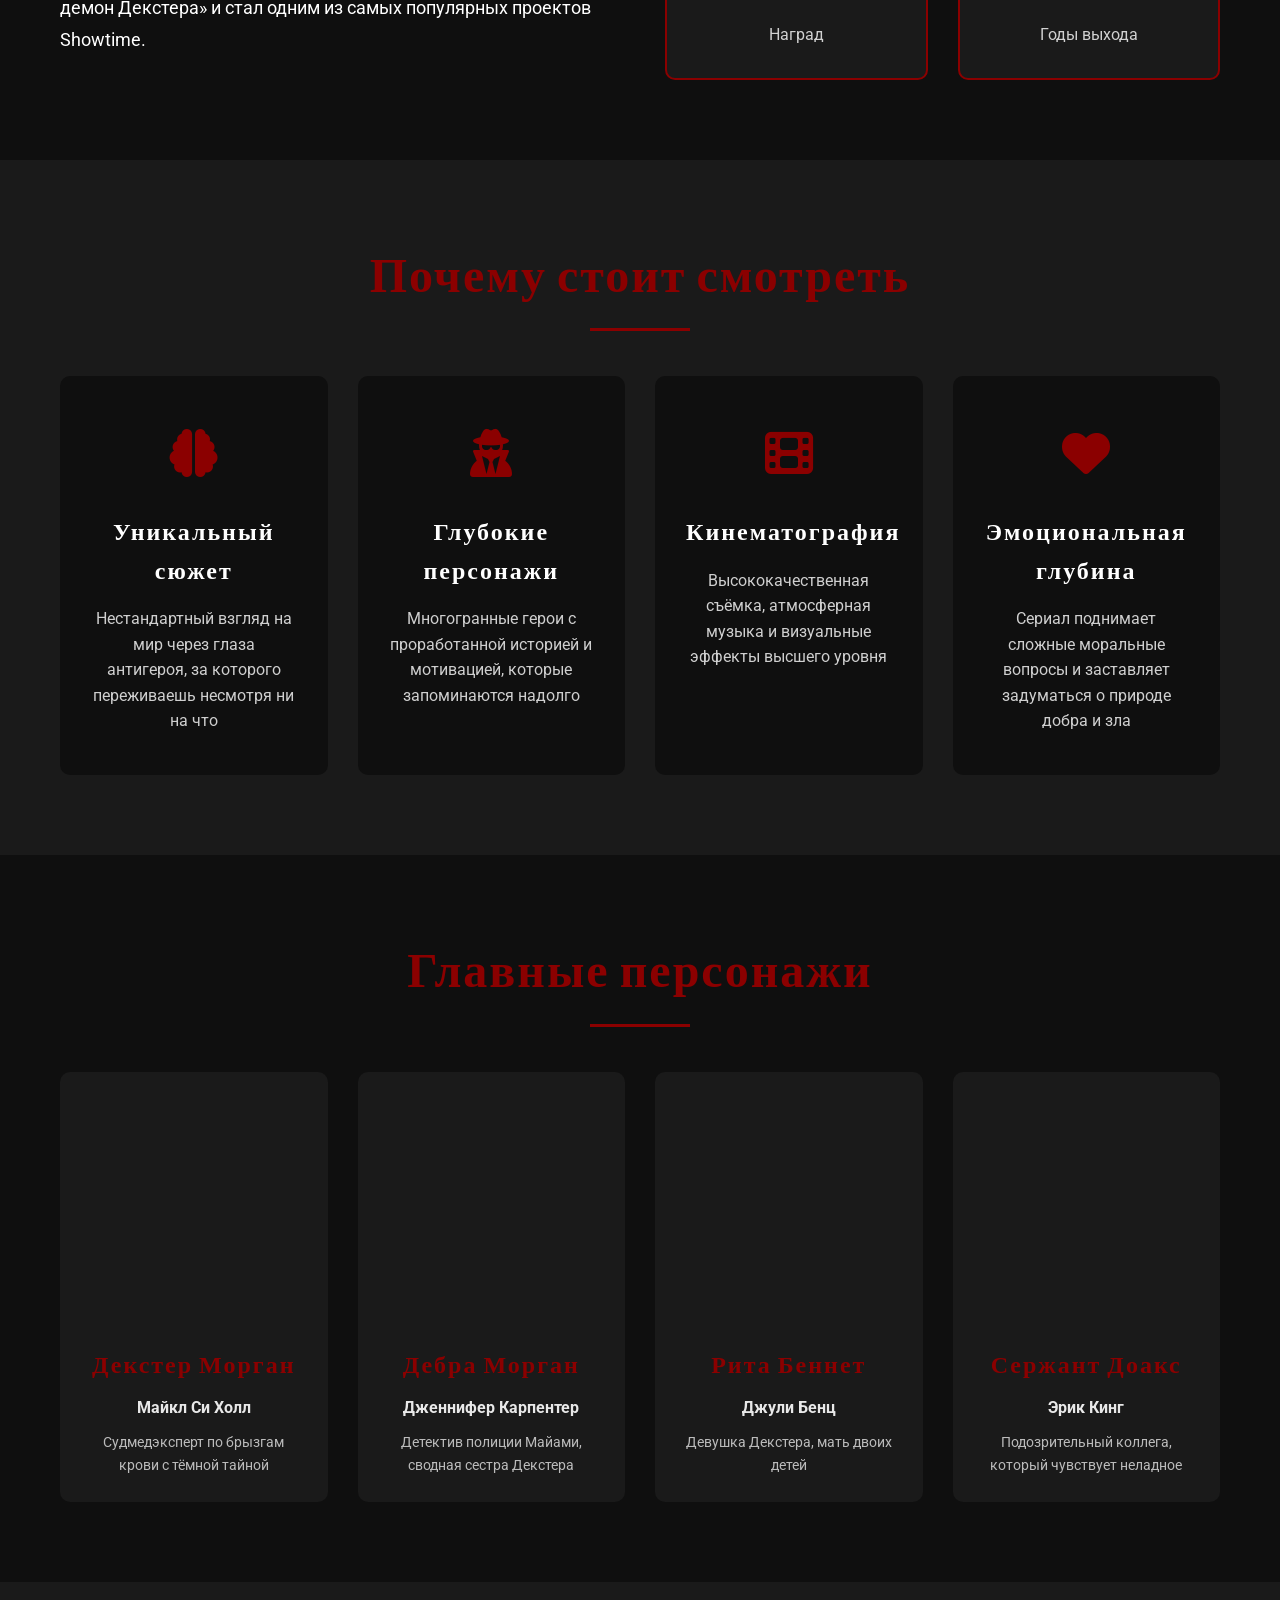
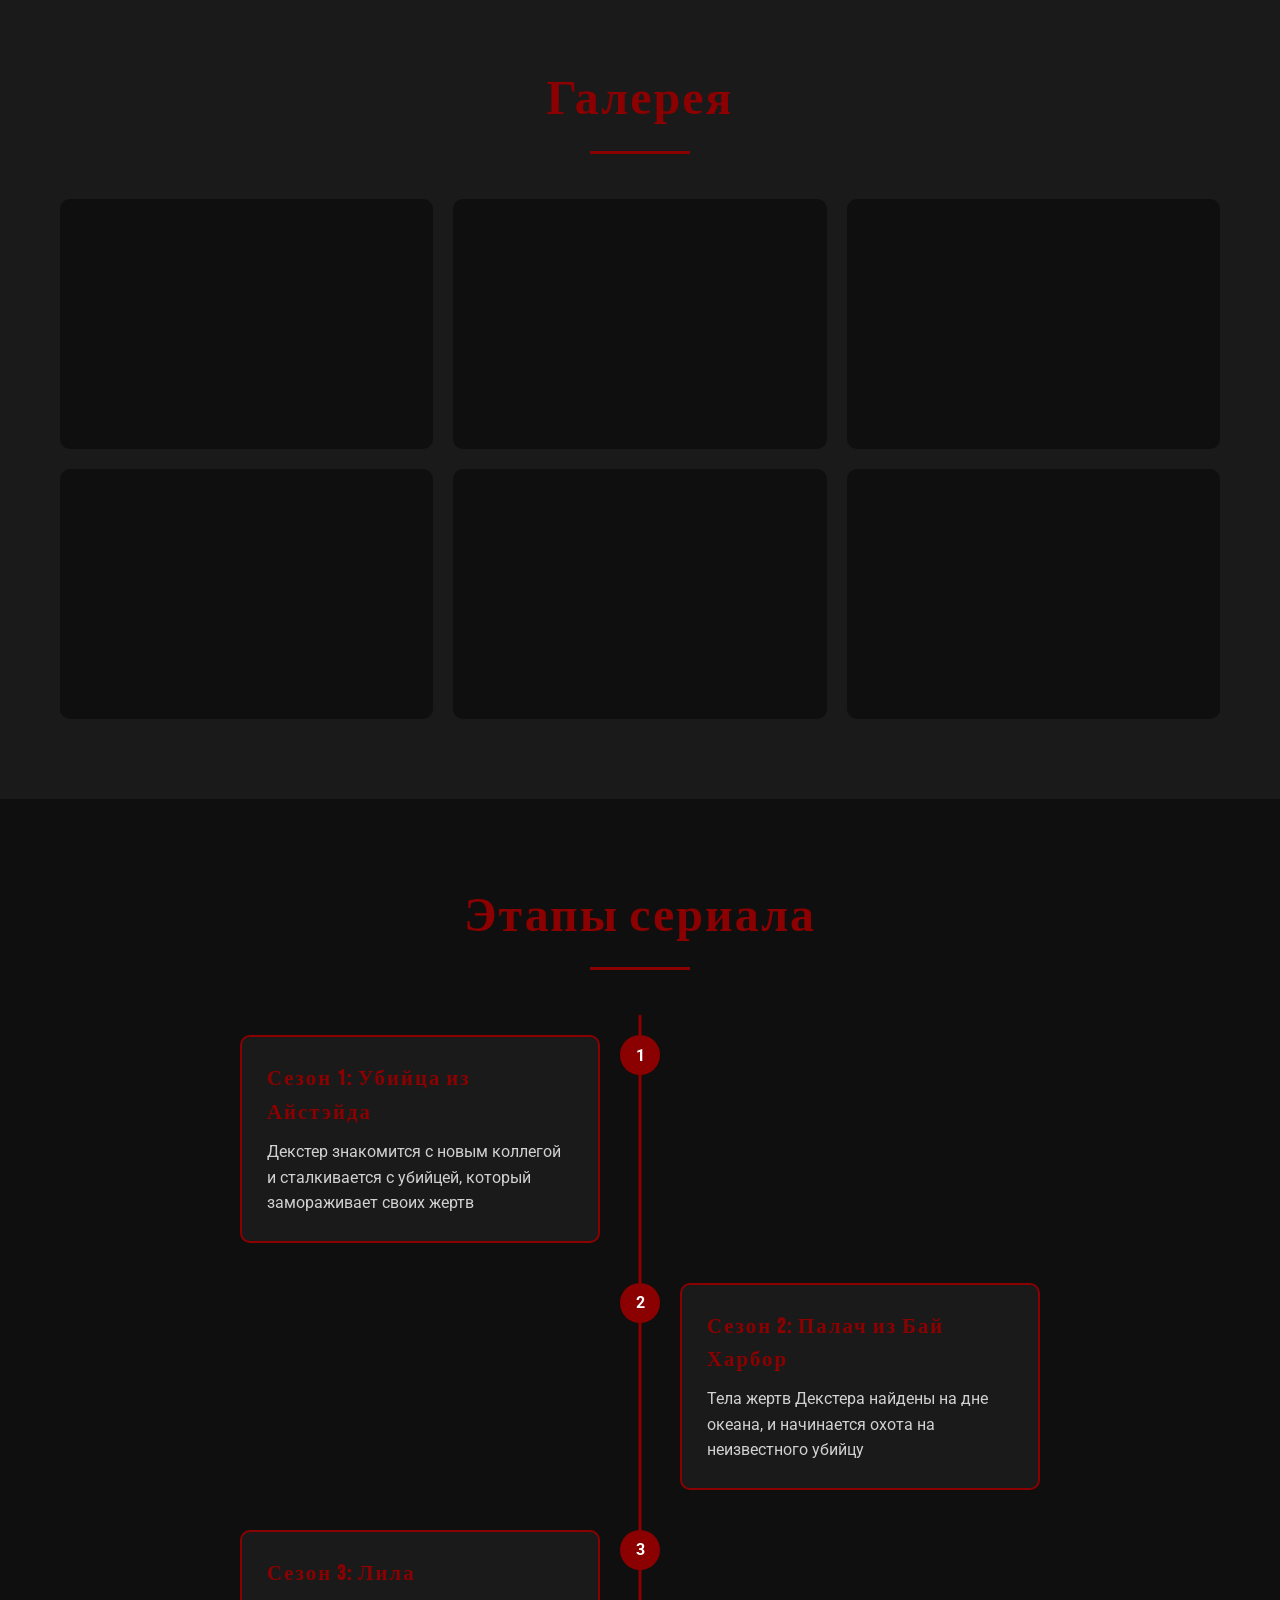
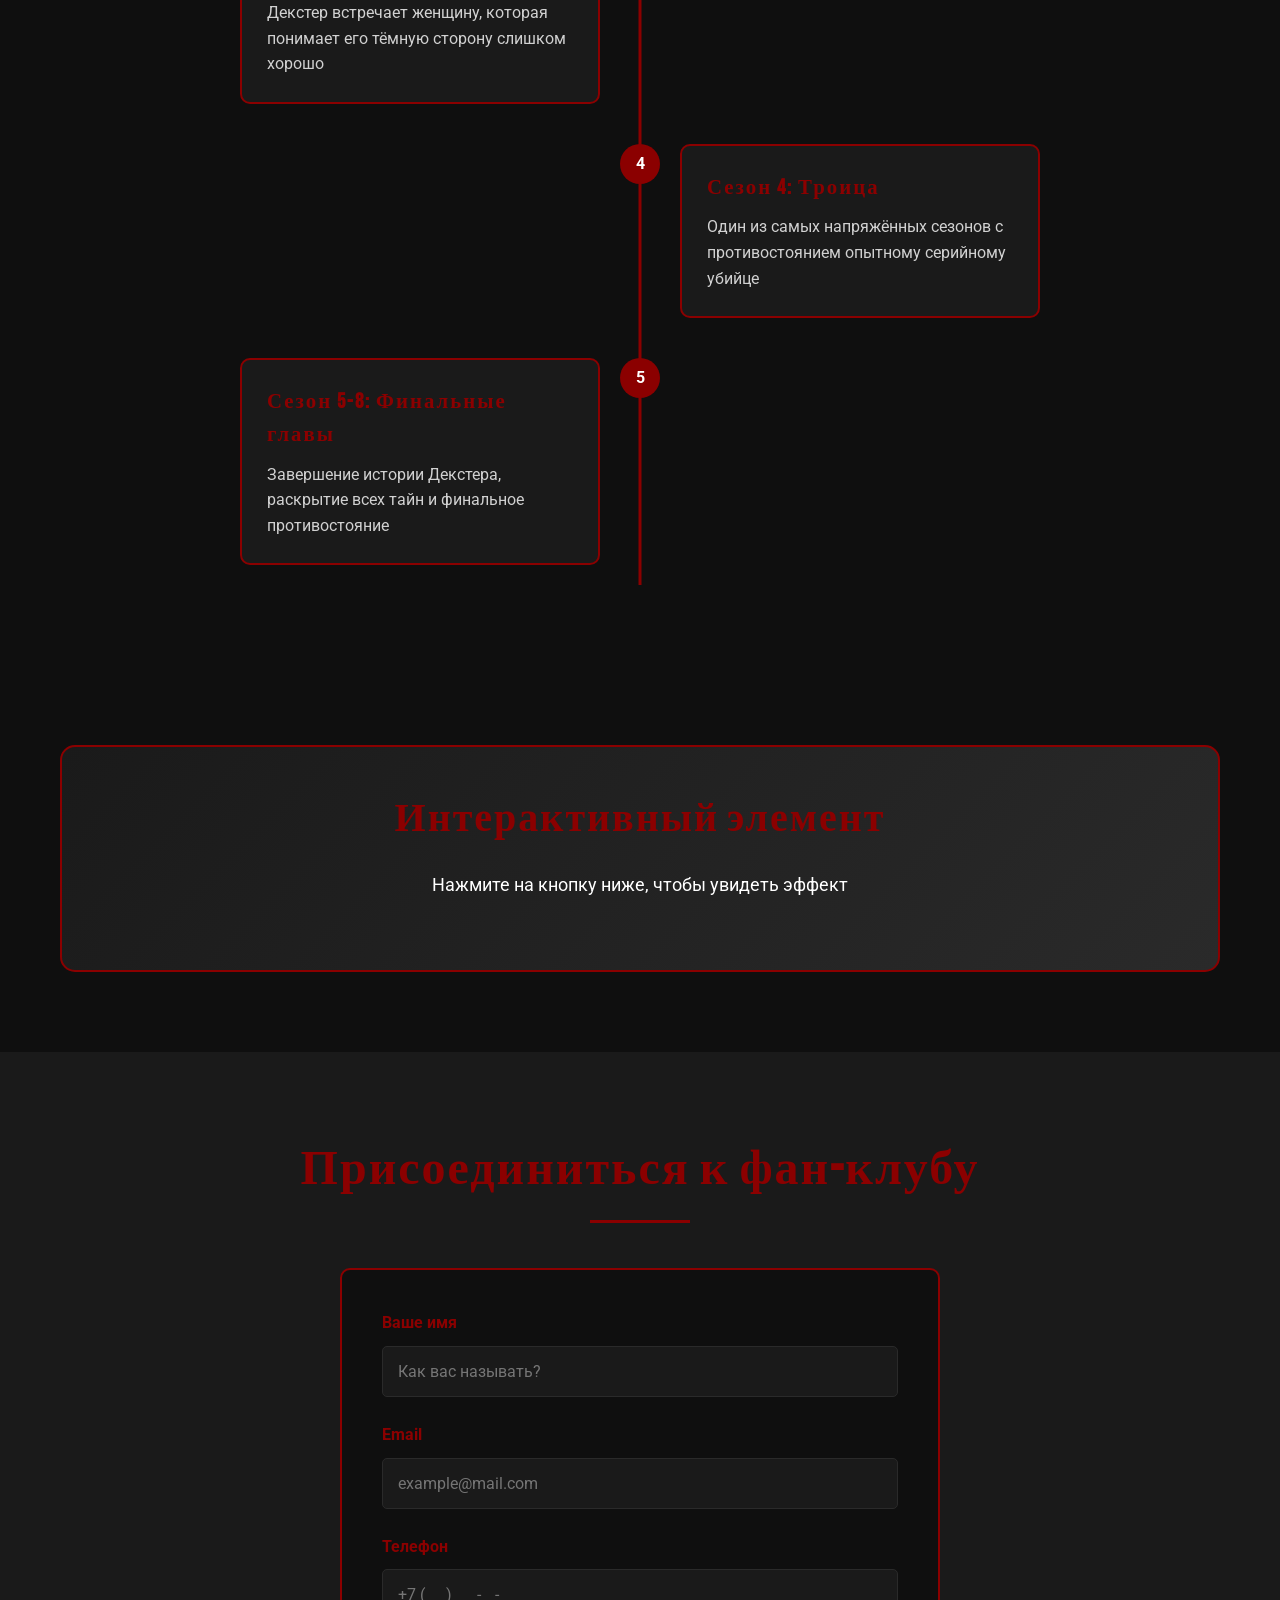
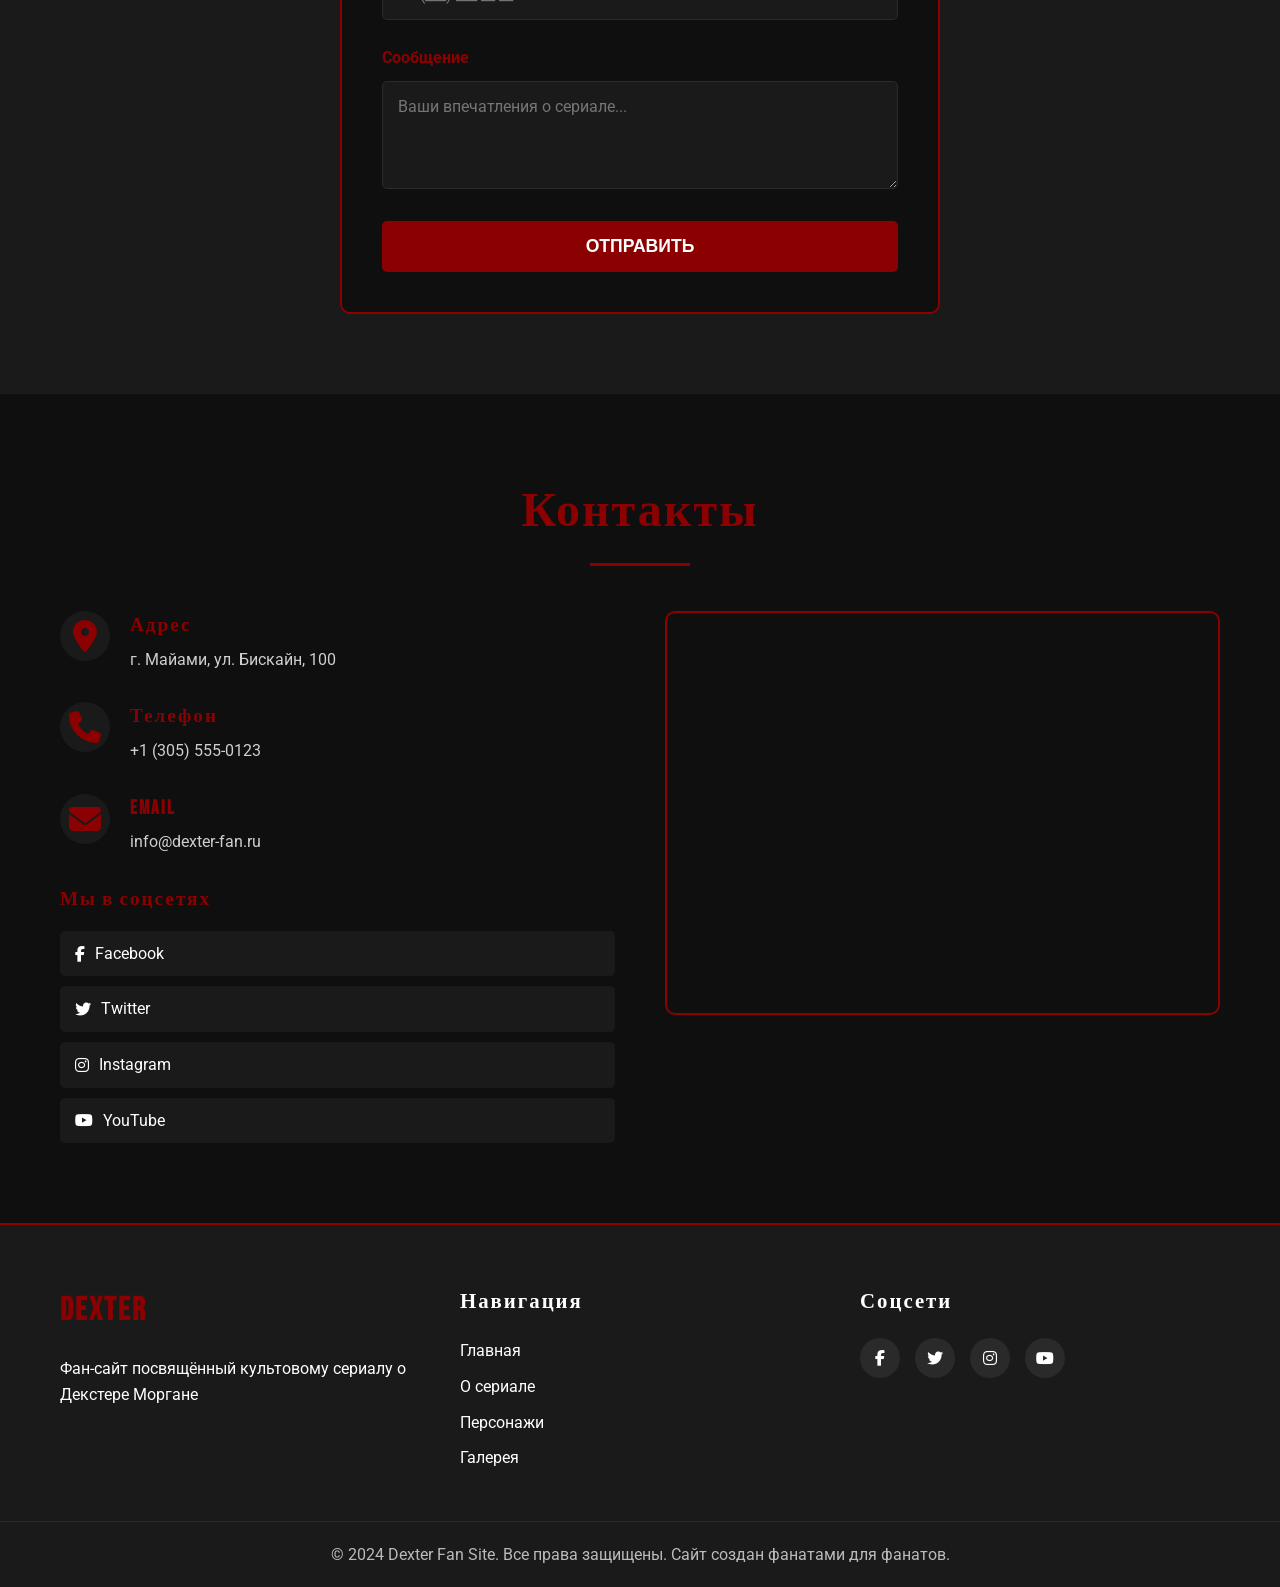
==== commit 45ca78d8: "update branch" ====
--- a/index.html
+++ b/index.html
@@ -277,7 +277,7 @@
             <h2 class="section-title">Главные персонажи</h2>
             <div class="characters-grid">
                 <div class="character-card">
-                    <div class="character-image" style="background-image: url('https://placehold.co/300x400/8B0000/FFFFFF?text=Dexter+Morgan'); background-size: cover; background-position: center;">
+                    <div class="character-image" style="background-image: url('https://images.hdqwalls.com/wallpapers/dexter-morgan-4k-2020-lv.jpg'); background-size: cover; background-position: center;">
                     </div>
                     <div class="character-info">
                         <h3>Декстер Морган</h3>
@@ -286,7 +286,7 @@
                     </div>
                 </div>
                 <div class="character-card">
-                    <div class="character-image" style="background-image: url('https://placehold.co/300x400/4a90d9/FFFFFF?text=Debra+Morgan'); background-size: cover; background-position: center;">
+                    <div class="character-image" style="background-image: url('https://wallpapers.com/images/hd/debra-morgan-dexter-portrait-s9e16-b8b8b8b8.jpg'); background-size: cover; background-position: center;">
                     </div>
                     <div class="character-info">
                         <h3>Дебра Морган</h3>
@@ -295,7 +295,7 @@
                     </div>
                 </div>
                 <div class="character-card">
-                    <div class="character-image" style="background-image: url('https://placehold.co/300x400/2ecc71/FFFFFF?text=Rita+Bennett'); background-size: cover; background-position: center;">
+                    <div class="character-image" style="background-image: url('https://static.wikia.nocookie.net/dexter/images/5/5a/Rita_Bennett_S4.jpg'); background-size: cover; background-position: center;">
                     </div>
                     <div class="character-info">
                         <h3>Рита Беннет</h3>
@@ -304,7 +304,7 @@
                     </div>
                 </div>
                 <div class="character-card">
-                    <div class="character-image" style="background-image: url('https://placehold.co/300x400/f39c12/FFFFFF?text=Sgt+Doaks'); background-size: cover; background-position: center;">
+                    <div class="character-image" style="background-image: url('https://static.wikia.nocookie.net/dexter/images/e/e5/James_Doaks_S2.jpg'); background-size: cover; background-position: center;">
                     </div>
                     <div class="character-info">
                         <h3>Сержант Доакс</h3>
@@ -321,17 +321,17 @@
         <div class="container">
             <h2 class="section-title">Галерея</h2>
             <div class="gallery-grid">
-                <div class="gallery-item item-1" style="background-image: url('https://placehold.co/600x400/8B0000/FFFFFF?text=Dexter+Scene'); background-size: cover; background-position: center;">
-                </div>
-                <div class="gallery-item item-2" style="background-image: url('https://placehold.co/600x400/2a2a2a/FFFFFF?text=Dexter+At+Work'); background-size: cover; background-position: center;">
-                </div>
-                <div class="gallery-item item-3" style="background-image: url('https://placehold.co/600x400/4a90d9/FFFFFF?text=Miami+City'); background-size: cover; background-position: center;">
-                </div>
-                <div class="gallery-item item-4" style="background-image: url('https://placehold.co/600x400/f39c12/FFFFFF?text=Dexters+Boat'); background-size: cover; background-position: center;">
-                </div>
-                <div class="gallery-item item-5" style="background-image: url('https://placehold.co/600x400/cc0000/FFFFFF?text=Dramatic+Scene'); background-size: cover; background-position: center;">
-                </div>
-                <div class="gallery-item item-6" style="background-image: url('https://placehold.co/600x400/2ecc71/FFFFFF?text=Police+Team'); background-size: cover; background-position: center;">
+                <div class="gallery-item item-1" style="background-image: url('https://images.hdqwalls.com/wallpapers/dexter-morgan-4k-2020-lv.jpg'); background-size: cover; background-position: center;">
+                </div>
+                <div class="gallery-item item-2" style="background-image: url('https://wallpaperaccess.com/full/7654321.jpg'); background-size: cover; background-position: center;">
+                </div>
+                <div class="gallery-item item-3" style="background-image: url('https://images.alphacoders.com/605/605098.jpg'); background-size: cover; background-position: center;">
+                </div>
+                <div class="gallery-item item-4" style="background-image: url('https://wallpapercave.com/wp/wp5432109.jpg'); background-size: cover; background-position: center;">
+                </div>
+                <div class="gallery-item item-5" style="background-image: url('https://images.hdqwalls.com/wallpapers/dexter-new-blood-4k-gq.jpg'); background-size: cover; background-position: center;">
+                </div>
+                <div class="gallery-item item-6" style="background-image: url('https://wallpaperaccess.com/full/1234567.jpg'); background-size: cover; background-position: center;">
                 </div>
             </div>
         </div>
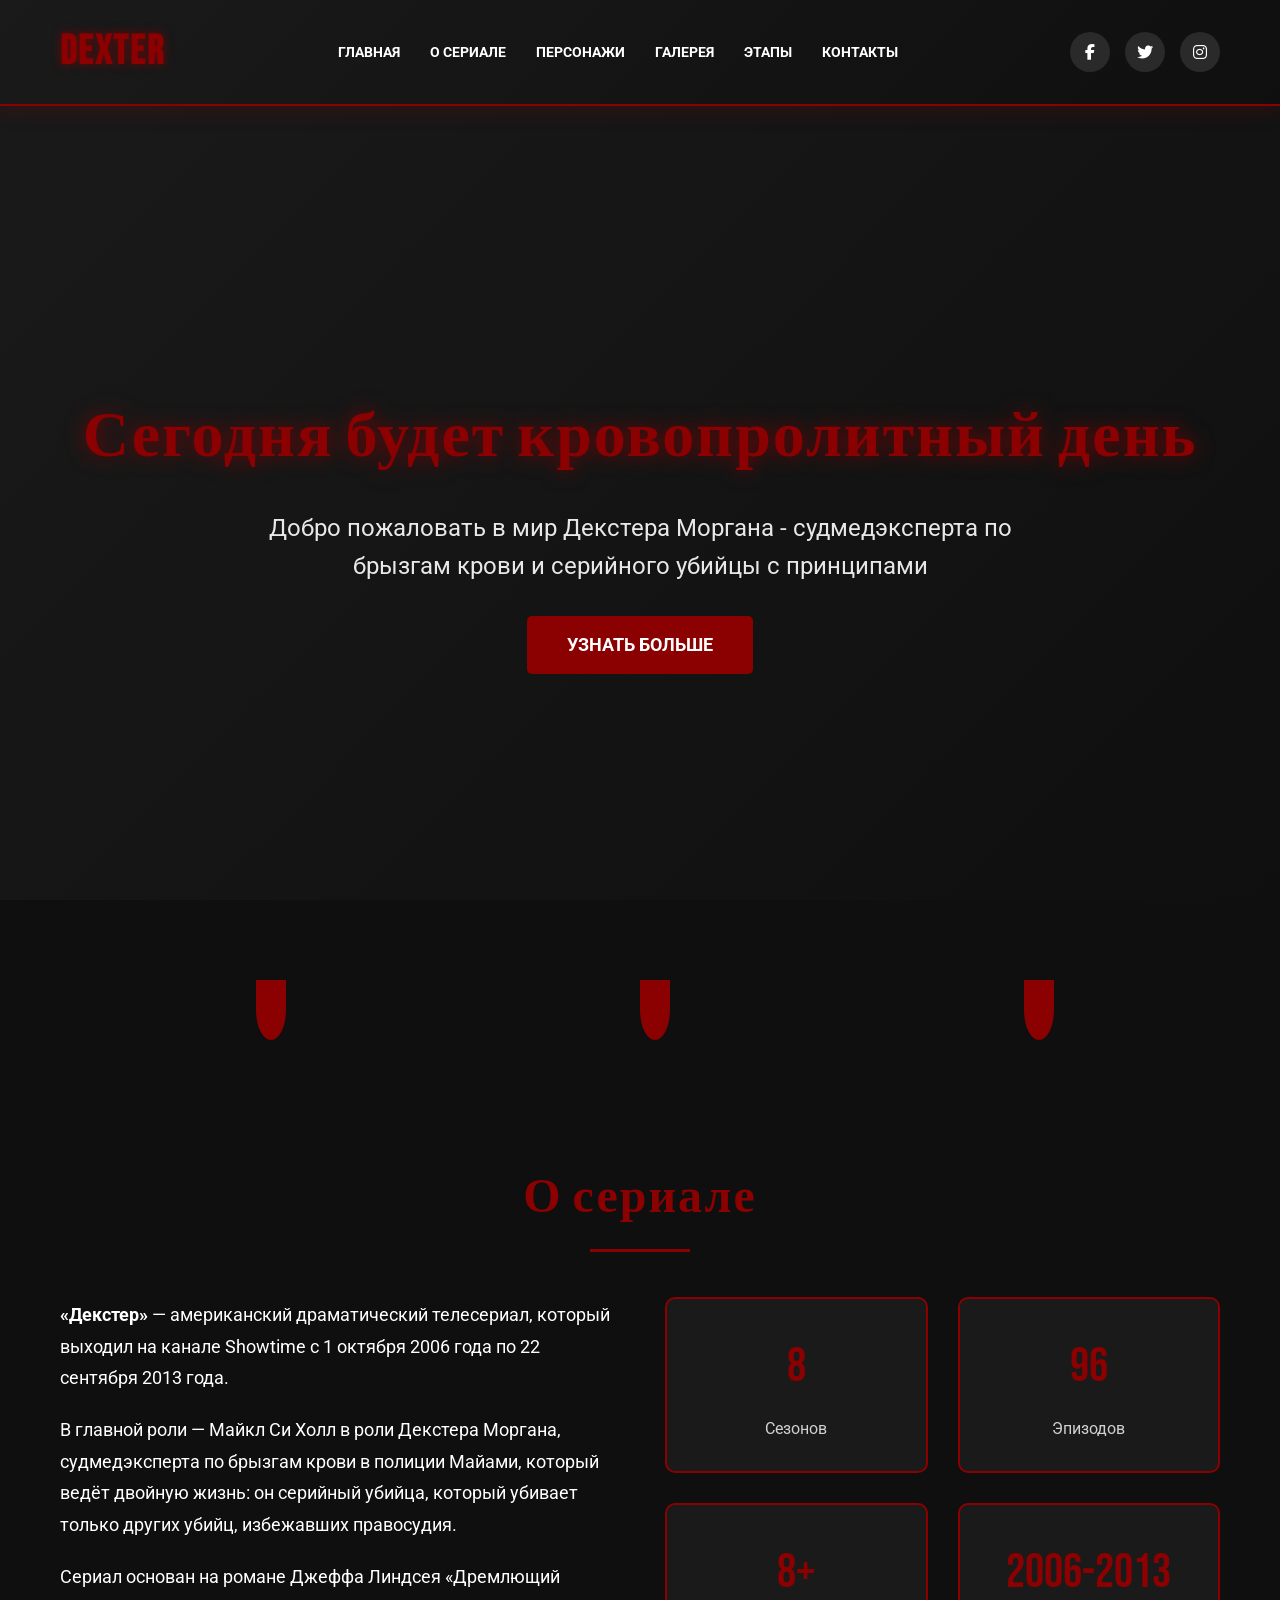
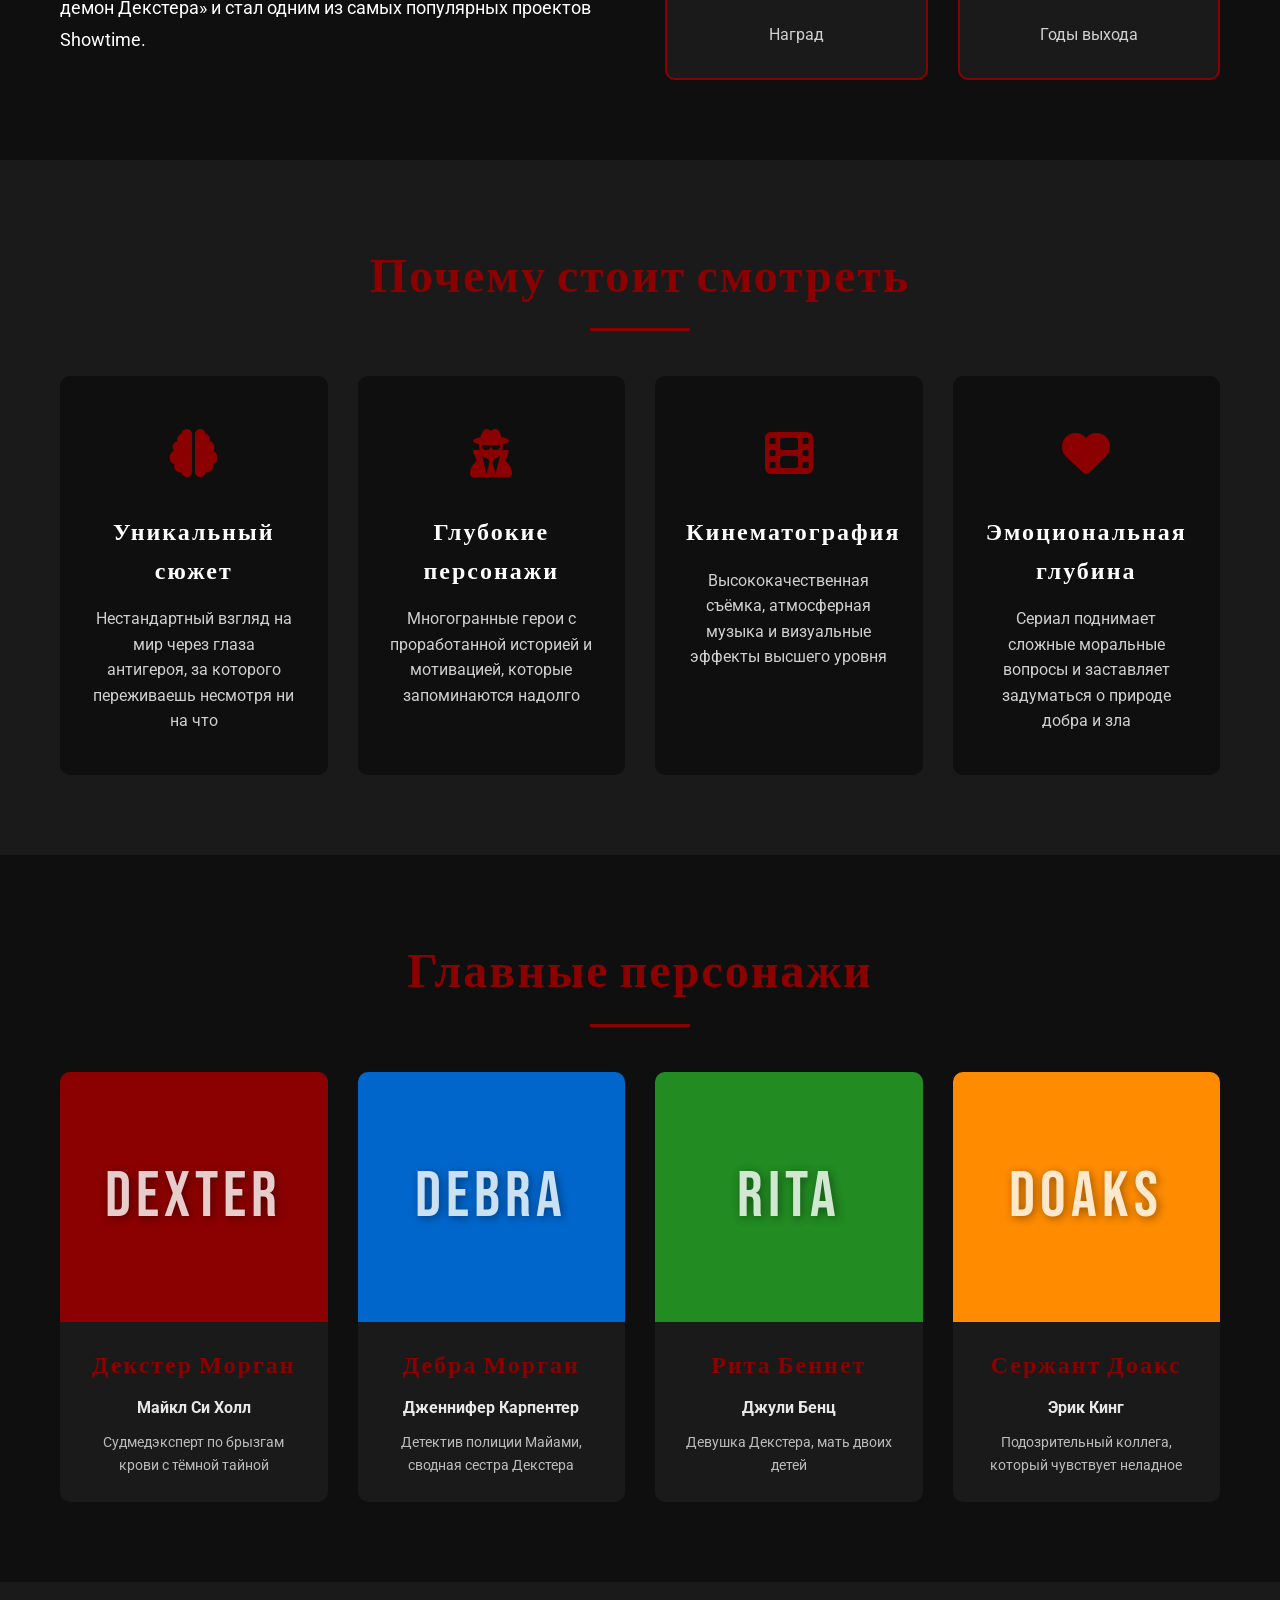
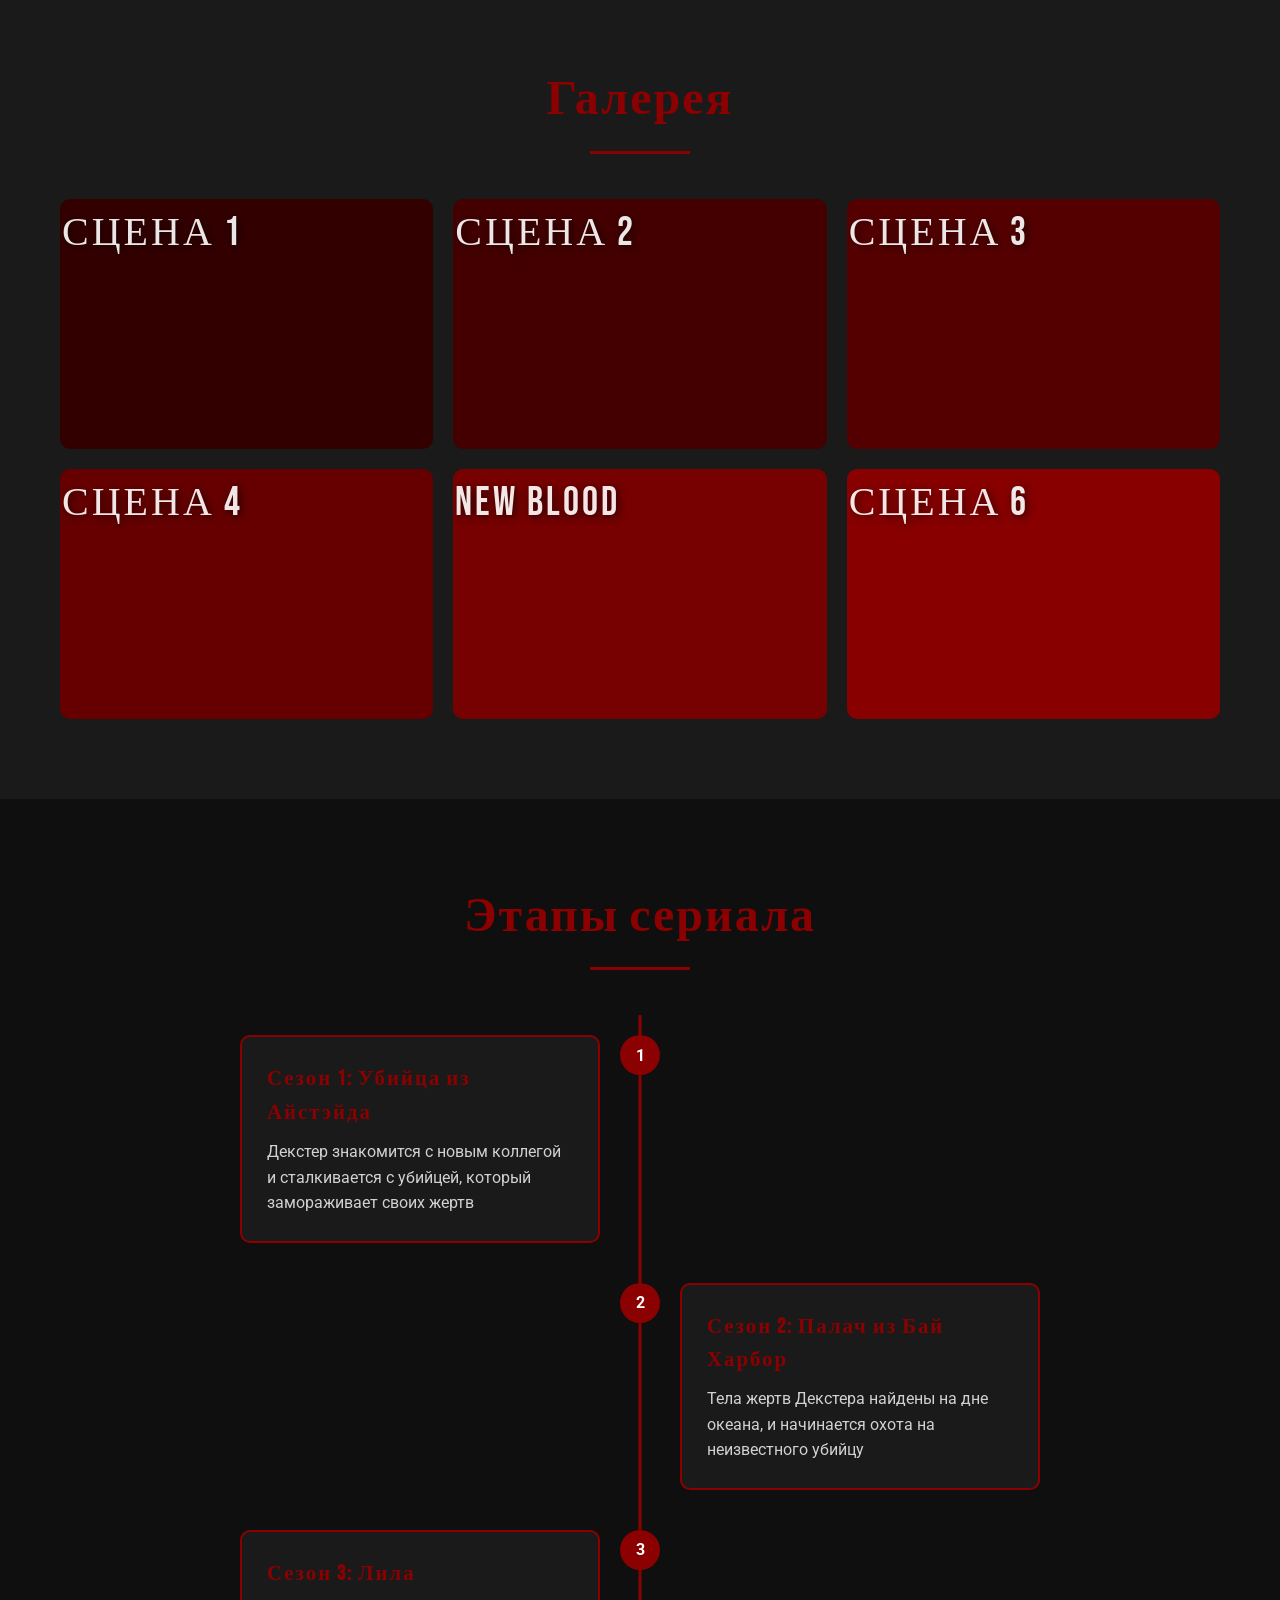
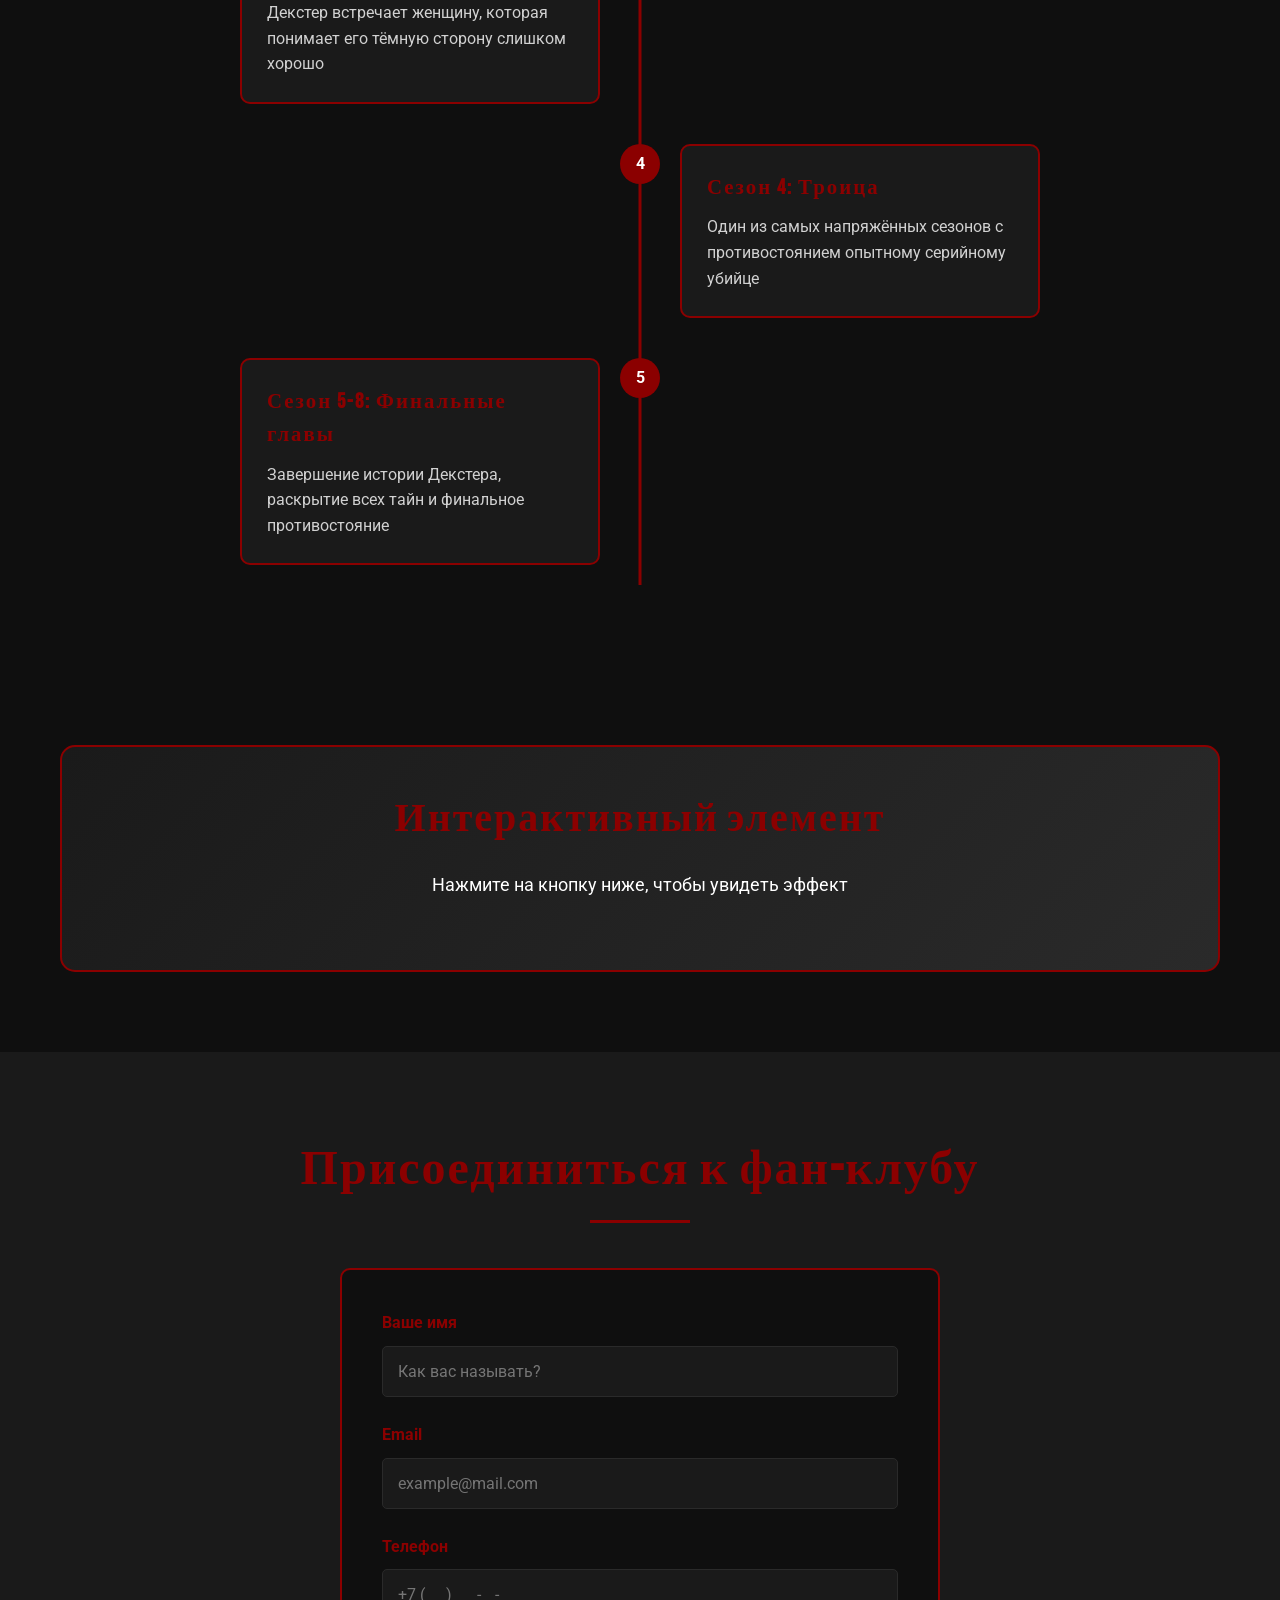
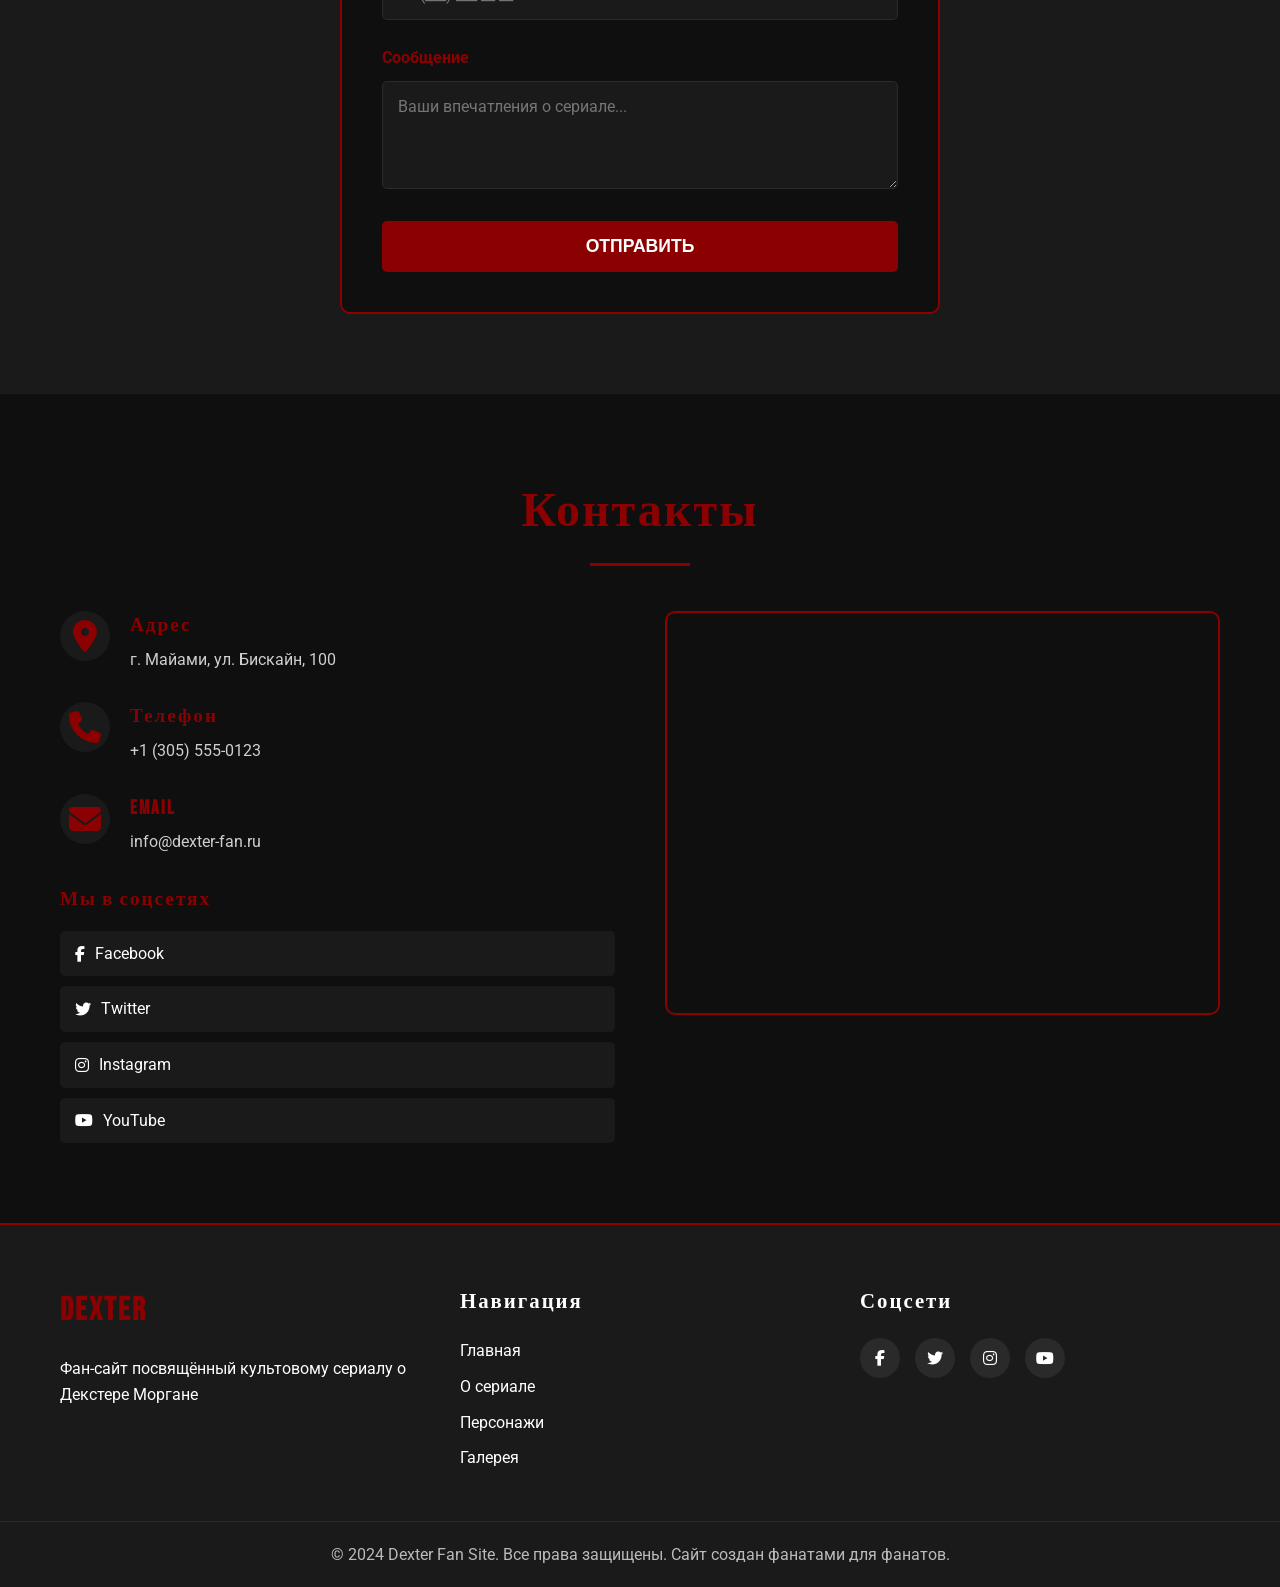
==== commit 8f259f7a: "update branch" ====
--- a/index.html
+++ b/index.html
@@ -277,7 +277,8 @@
             <h2 class="section-title">Главные персонажи</h2>
             <div class="characters-grid">
                 <div class="character-card">
-                    <div class="character-image" style="background-image: url('https://images.hdqwalls.com/wallpapers/dexter-morgan-4k-2020-lv.jpg'); background-size: cover; background-position: center;">
+                    <div class="character-image" style="background-image: url('https://image.tmdb.org/t/p/w500/7vEYbN9862W4X13d14d14d14d.jpg'); background-size: cover; background-position: center; background-color: #8B0000;">
+                        <div class="character-placeholder">DEXTER</div>
                     </div>
                     <div class="character-info">
                         <h3>Декстер Морган</h3>
@@ -286,7 +287,8 @@
                     </div>
                 </div>
                 <div class="character-card">
-                    <div class="character-image" style="background-image: url('https://wallpapers.com/images/hd/debra-morgan-dexter-portrait-s9e16-b8b8b8b8.jpg'); background-size: cover; background-position: center;">
+                    <div class="character-image" style="background-image: url('https://image.tmdb.org/t/p/w500/debra_morgan.jpg'); background-size: cover; background-position: center; background-color: #0066cc;">
+                        <div class="character-placeholder">DEBRA</div>
                     </div>
                     <div class="character-info">
                         <h3>Дебра Морган</h3>
@@ -295,7 +297,8 @@
                     </div>
                 </div>
                 <div class="character-card">
-                    <div class="character-image" style="background-image: url('https://static.wikia.nocookie.net/dexter/images/5/5a/Rita_Bennett_S4.jpg'); background-size: cover; background-position: center;">
+                    <div class="character-image" style="background-image: url('https://image.tmdb.org/t/p/w500/rita_bennett.jpg'); background-size: cover; background-position: center; background-color: #228B22;">
+                        <div class="character-placeholder">RITA</div>
                     </div>
                     <div class="character-info">
                         <h3>Рита Беннет</h3>
@@ -304,7 +307,8 @@
                     </div>
                 </div>
                 <div class="character-card">
-                    <div class="character-image" style="background-image: url('https://static.wikia.nocookie.net/dexter/images/e/e5/James_Doaks_S2.jpg'); background-size: cover; background-position: center;">
+                    <div class="character-image" style="background-image: url('https://image.tmdb.org/t/p/w500/james_doaks.jpg'); background-size: cover; background-position: center; background-color: #FF8C00;">
+                        <div class="character-placeholder">DOAKS</div>
                     </div>
                     <div class="character-info">
                         <h3>Сержант Доакс</h3>
@@ -321,17 +325,23 @@
         <div class="container">
             <h2 class="section-title">Галерея</h2>
             <div class="gallery-grid">
-                <div class="gallery-item item-1" style="background-image: url('https://images.hdqwalls.com/wallpapers/dexter-morgan-4k-2020-lv.jpg'); background-size: cover; background-position: center;">
-                </div>
-                <div class="gallery-item item-2" style="background-image: url('https://wallpaperaccess.com/full/7654321.jpg'); background-size: cover; background-position: center;">
-                </div>
-                <div class="gallery-item item-3" style="background-image: url('https://images.alphacoders.com/605/605098.jpg'); background-size: cover; background-position: center;">
-                </div>
-                <div class="gallery-item item-4" style="background-image: url('https://wallpapercave.com/wp/wp5432109.jpg'); background-size: cover; background-position: center;">
-                </div>
-                <div class="gallery-item item-5" style="background-image: url('https://images.hdqwalls.com/wallpapers/dexter-new-blood-4k-gq.jpg'); background-size: cover; background-position: center;">
-                </div>
-                <div class="gallery-item item-6" style="background-image: url('https://wallpaperaccess.com/full/1234567.jpg'); background-size: cover; background-position: center;">
+                <div class="gallery-item item-1" style="background-image: url('https://image.tmdb.org/t/p/w500/dexter_s1.jpg'); background-color: #330000;">
+                    <div class="gallery-placeholder-text">СЦЕНА 1</div>
+                </div>
+                <div class="gallery-item item-2" style="background-image: url('https://image.tmdb.org/t/p/w500/dexter_s2.jpg'); background-color: #440000;">
+                    <div class="gallery-placeholder-text">СЦЕНА 2</div>
+                </div>
+                <div class="gallery-item item-3" style="background-image: url('https://image.tmdb.org/t/p/w500/dexter_s3.jpg'); background-color: #550000;">
+                    <div class="gallery-placeholder-text">СЦЕНА 3</div>
+                </div>
+                <div class="gallery-item item-4" style="background-image: url('https://image.tmdb.org/t/p/w500/dexter_s4.jpg'); background-color: #660000;">
+                    <div class="gallery-placeholder-text">СЦЕНА 4</div>
+                </div>
+                <div class="gallery-item item-5" style="background-image: url('https://image.tmdb.org/t/p/w500/dexter_new_blood.jpg'); background-color: #770000;">
+                    <div class="gallery-placeholder-text">NEW BLOOD</div>
+                </div>
+                <div class="gallery-item item-6" style="background-image: url('https://image.tmdb.org/t/p/w500/dexter_s8.jpg'); background-color: #880000;">
+                    <div class="gallery-placeholder-text">СЦЕНА 6</div>
                 </div>
             </div>
         </div>
--- a/styles.css
+++ b/styles.css
@@ -390,6 +390,15 @@
     color: rgba(255, 255, 255, 0.3);
 }
 
+.character-placeholder {
+    font-family: 'Bebas Neue', cursive;
+    font-size: 4rem;
+    letter-spacing: 5px;
+    color: white;
+    text-shadow: 2px 2px 10px rgba(0, 0, 0, 0.5);
+    opacity: 0.8;
+}
+
 .character-info {
     padding: 25px;
     text-align: center;
@@ -447,6 +456,15 @@
     align-items: center;
     justify-content: center;
     background: linear-gradient(135deg, var(--bg-light), var(--bg-dark));
+}
+
+.gallery-placeholder-text {
+    font-family: 'Bebas Neue', cursive;
+    font-size: 2.5rem;
+    letter-spacing: 3px;
+    color: white;
+    text-shadow: 2px 2px 10px rgba(0, 0, 0, 0.8);
+    opacity: 0.9;
 }
 
 .gallery-placeholder i {
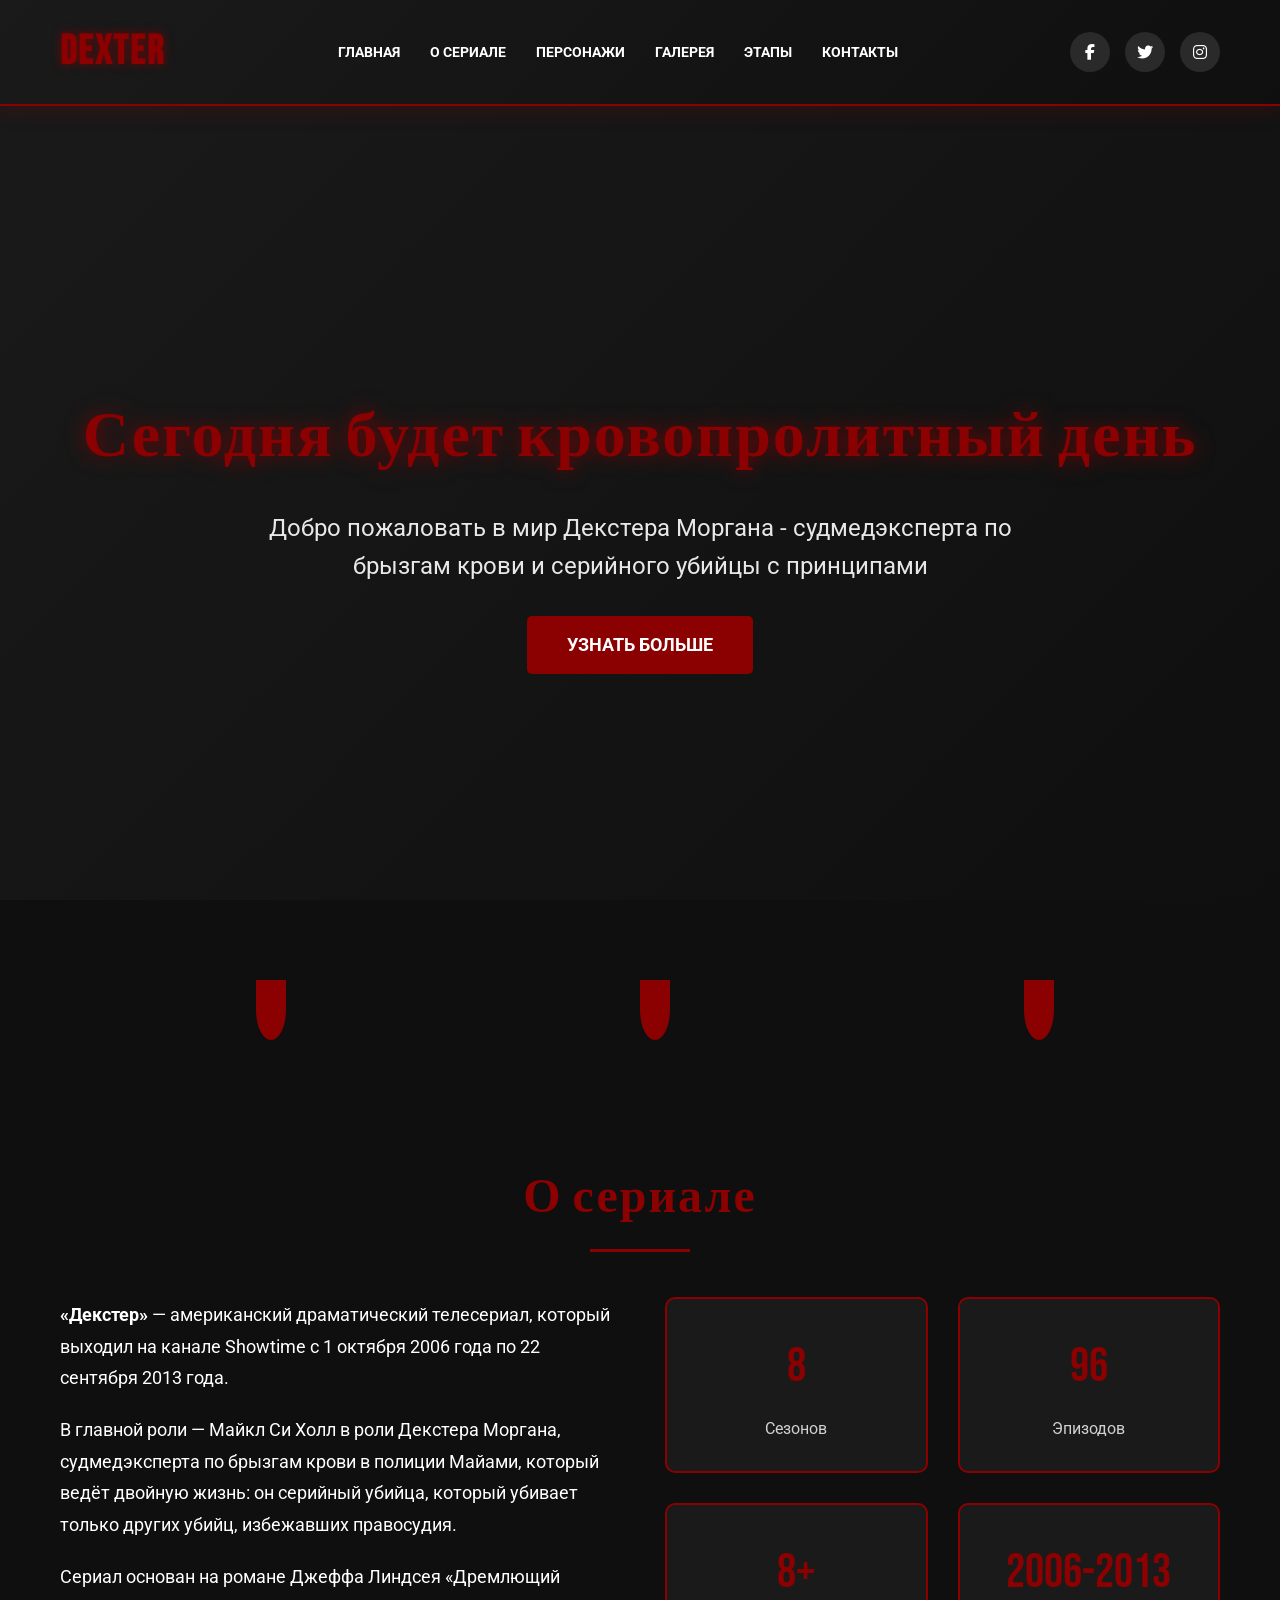
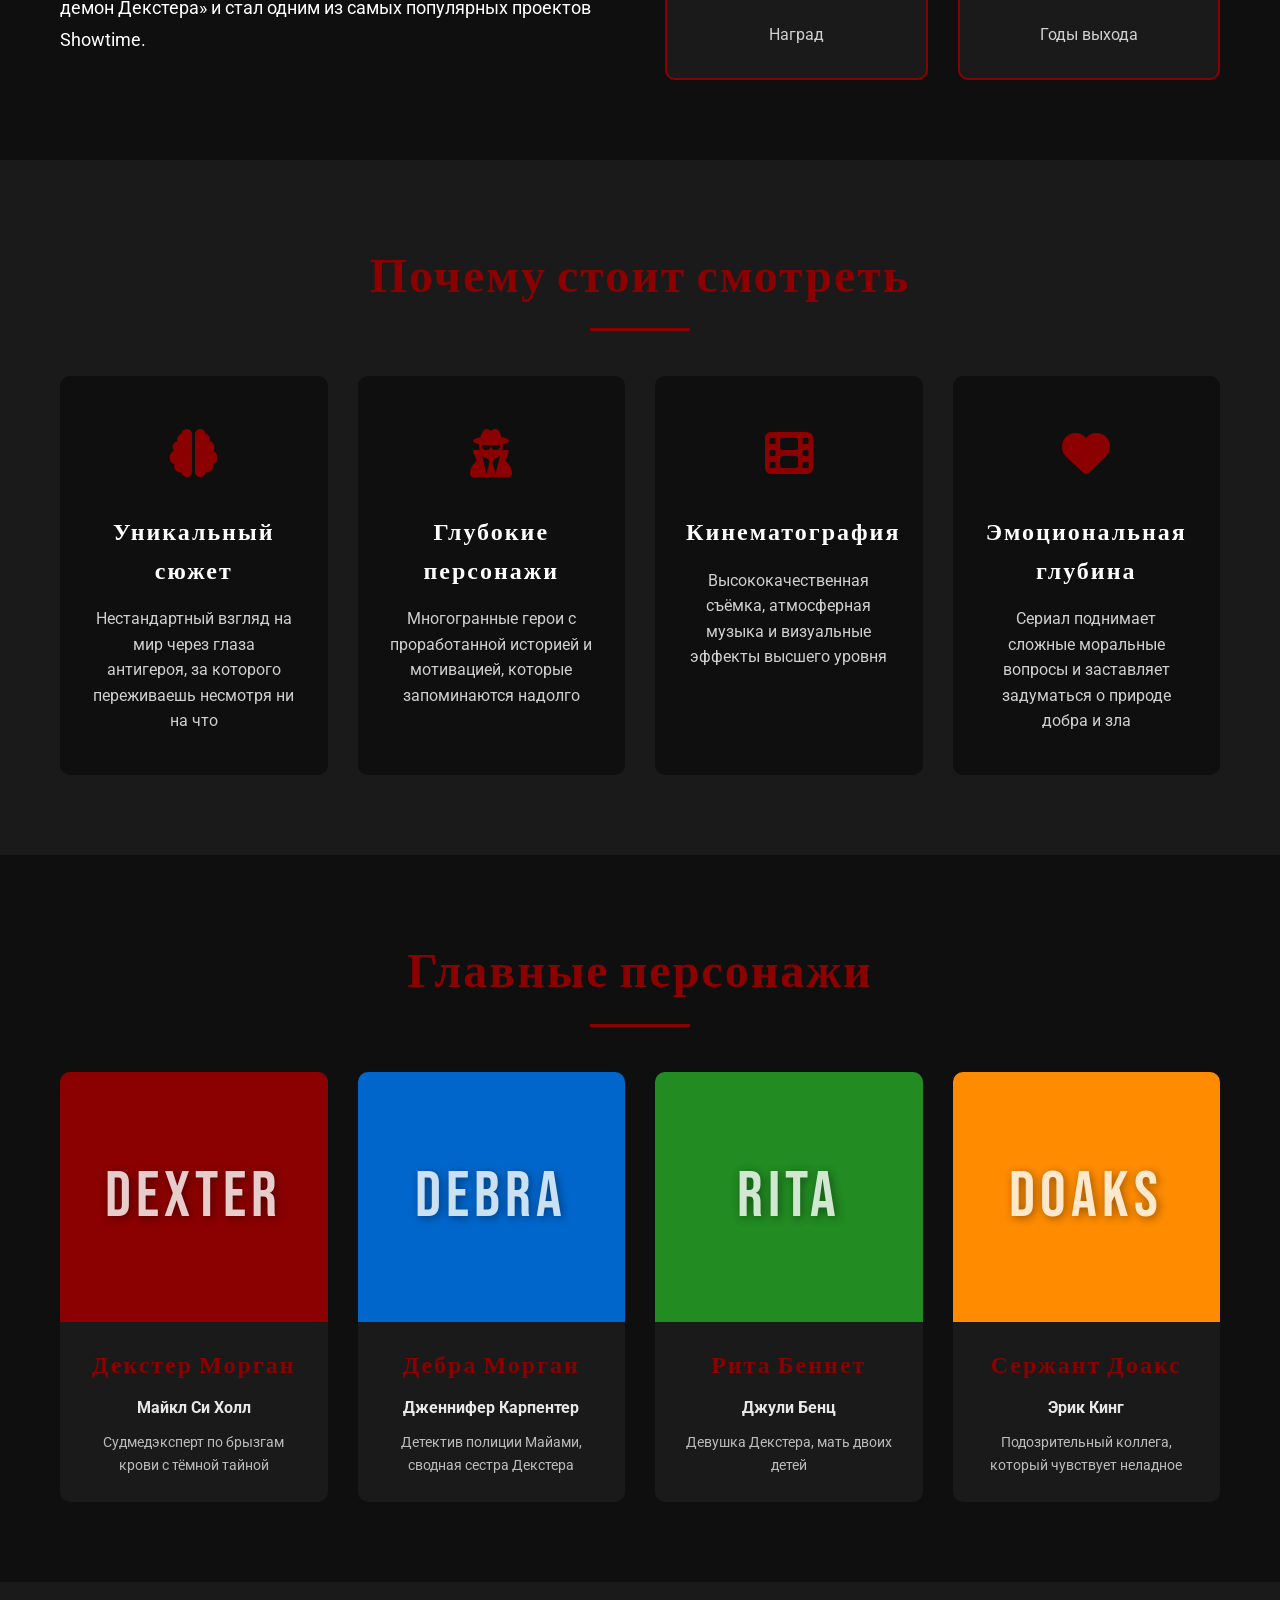
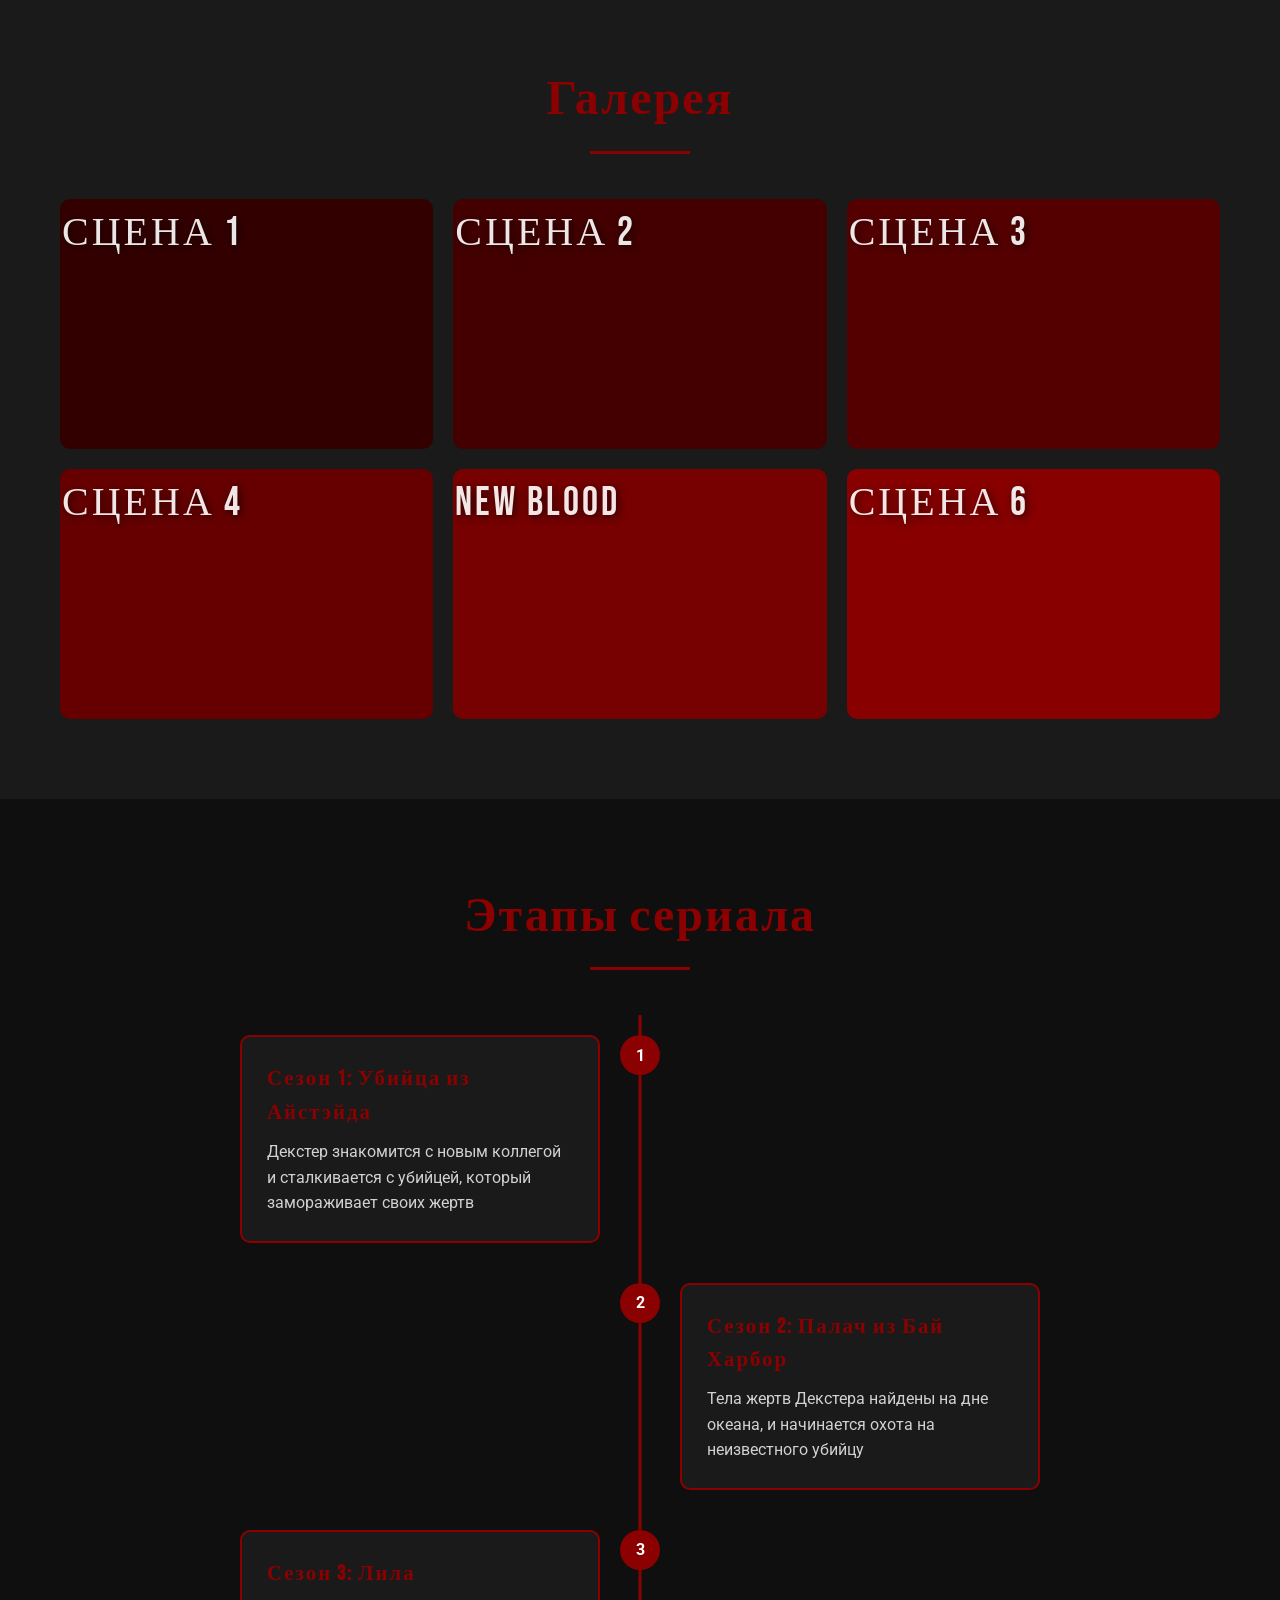
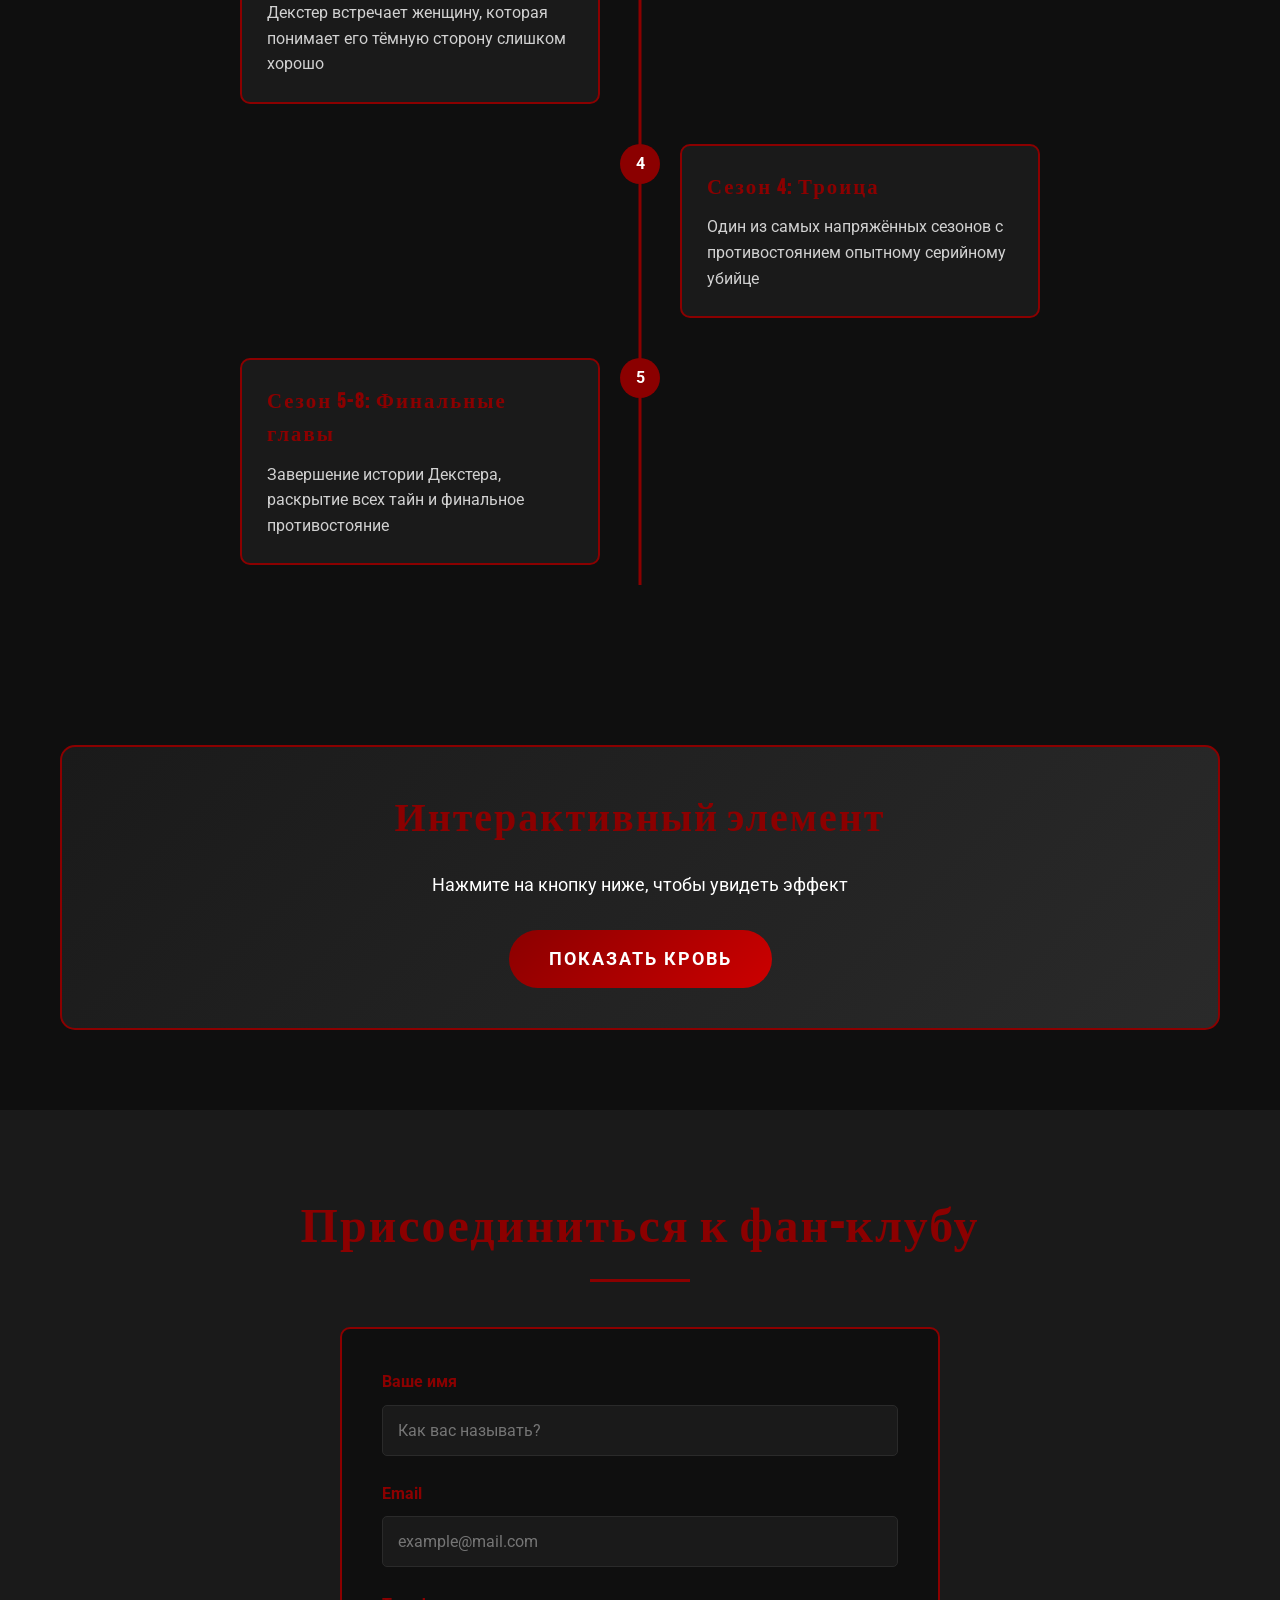
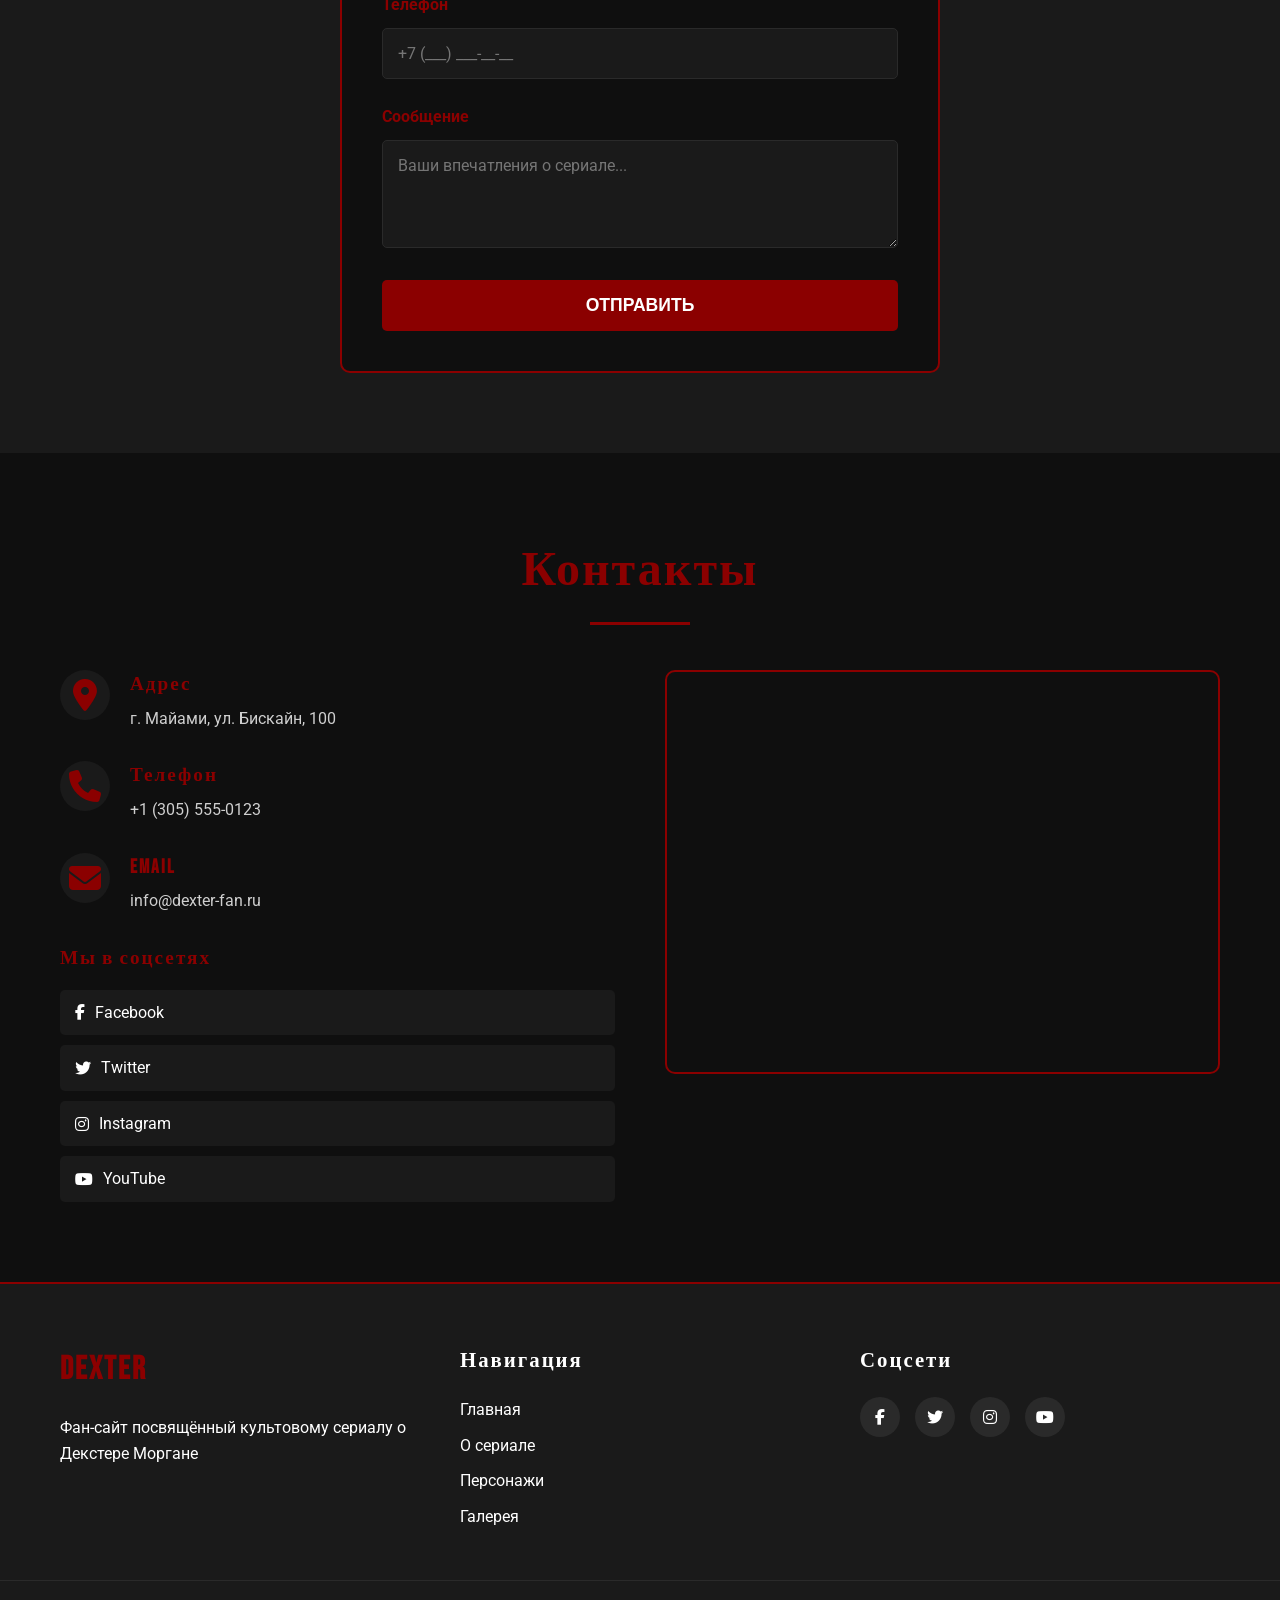
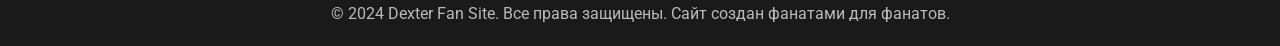
==== commit bf17b056: "update branch" ====
--- a/index.html
+++ b/index.html
@@ -11,11 +11,6 @@
         /* Плавная прокрутка */
         html {
             scroll-behavior: smooth;
-        }
-        
-        /* Скрываем JS элементы */
-        .custom-btn, #bloodEffect {
-            display: none !important;
         }
         
         /* CSS-only эффект крови через checkbox */
@@ -277,7 +272,7 @@
             <h2 class="section-title">Главные персонажи</h2>
             <div class="characters-grid">
                 <div class="character-card">
-                    <div class="character-image" style="background-image: url('https://image.tmdb.org/t/p/w500/7vEYbN9862W4X13d14d14d14d.jpg'); background-size: cover; background-position: center; background-color: #8B0000;">
+                    <div class="character-image" style="background-color: #8B0000;">
                         <div class="character-placeholder">DEXTER</div>
                     </div>
                     <div class="character-info">
@@ -287,7 +282,7 @@
                     </div>
                 </div>
                 <div class="character-card">
-                    <div class="character-image" style="background-image: url('https://image.tmdb.org/t/p/w500/debra_morgan.jpg'); background-size: cover; background-position: center; background-color: #0066cc;">
+                    <div class="character-image" style="background-color: #0066cc;">
                         <div class="character-placeholder">DEBRA</div>
                     </div>
                     <div class="character-info">
@@ -297,7 +292,7 @@
                     </div>
                 </div>
                 <div class="character-card">
-                    <div class="character-image" style="background-image: url('https://image.tmdb.org/t/p/w500/rita_bennett.jpg'); background-size: cover; background-position: center; background-color: #228B22;">
+                    <div class="character-image" style="background-color: #228B22;">
                         <div class="character-placeholder">RITA</div>
                     </div>
                     <div class="character-info">
@@ -307,7 +302,7 @@
                     </div>
                 </div>
                 <div class="character-card">
-                    <div class="character-image" style="background-image: url('https://image.tmdb.org/t/p/w500/james_doaks.jpg'); background-size: cover; background-position: center; background-color: #FF8C00;">
+                    <div class="character-image" style="background-color: #FF8C00;">
                         <div class="character-placeholder">DOAKS</div>
                     </div>
                     <div class="character-info">
@@ -325,22 +320,22 @@
         <div class="container">
             <h2 class="section-title">Галерея</h2>
             <div class="gallery-grid">
-                <div class="gallery-item item-1" style="background-image: url('https://image.tmdb.org/t/p/w500/dexter_s1.jpg'); background-color: #330000;">
+                <div class="gallery-item item-1" style="background-color: #330000;">
                     <div class="gallery-placeholder-text">СЦЕНА 1</div>
                 </div>
-                <div class="gallery-item item-2" style="background-image: url('https://image.tmdb.org/t/p/w500/dexter_s2.jpg'); background-color: #440000;">
+                <div class="gallery-item item-2" style="background-color: #440000;">
                     <div class="gallery-placeholder-text">СЦЕНА 2</div>
                 </div>
-                <div class="gallery-item item-3" style="background-image: url('https://image.tmdb.org/t/p/w500/dexter_s3.jpg'); background-color: #550000;">
+                <div class="gallery-item item-3" style="background-color: #550000;">
                     <div class="gallery-placeholder-text">СЦЕНА 3</div>
                 </div>
-                <div class="gallery-item item-4" style="background-image: url('https://image.tmdb.org/t/p/w500/dexter_s4.jpg'); background-color: #660000;">
+                <div class="gallery-item item-4" style="background-color: #660000;">
                     <div class="gallery-placeholder-text">СЦЕНА 4</div>
                 </div>
-                <div class="gallery-item item-5" style="background-image: url('https://image.tmdb.org/t/p/w500/dexter_new_blood.jpg'); background-color: #770000;">
+                <div class="gallery-item item-5" style="background-color: #770000;">
                     <div class="gallery-placeholder-text">NEW BLOOD</div>
                 </div>
-                <div class="gallery-item item-6" style="background-image: url('https://image.tmdb.org/t/p/w500/dexter_s8.jpg'); background-color: #880000;">
+                <div class="gallery-item item-6" style="background-color: #880000;">
                     <div class="gallery-placeholder-text">СЦЕНА 6</div>
                 </div>
             </div>
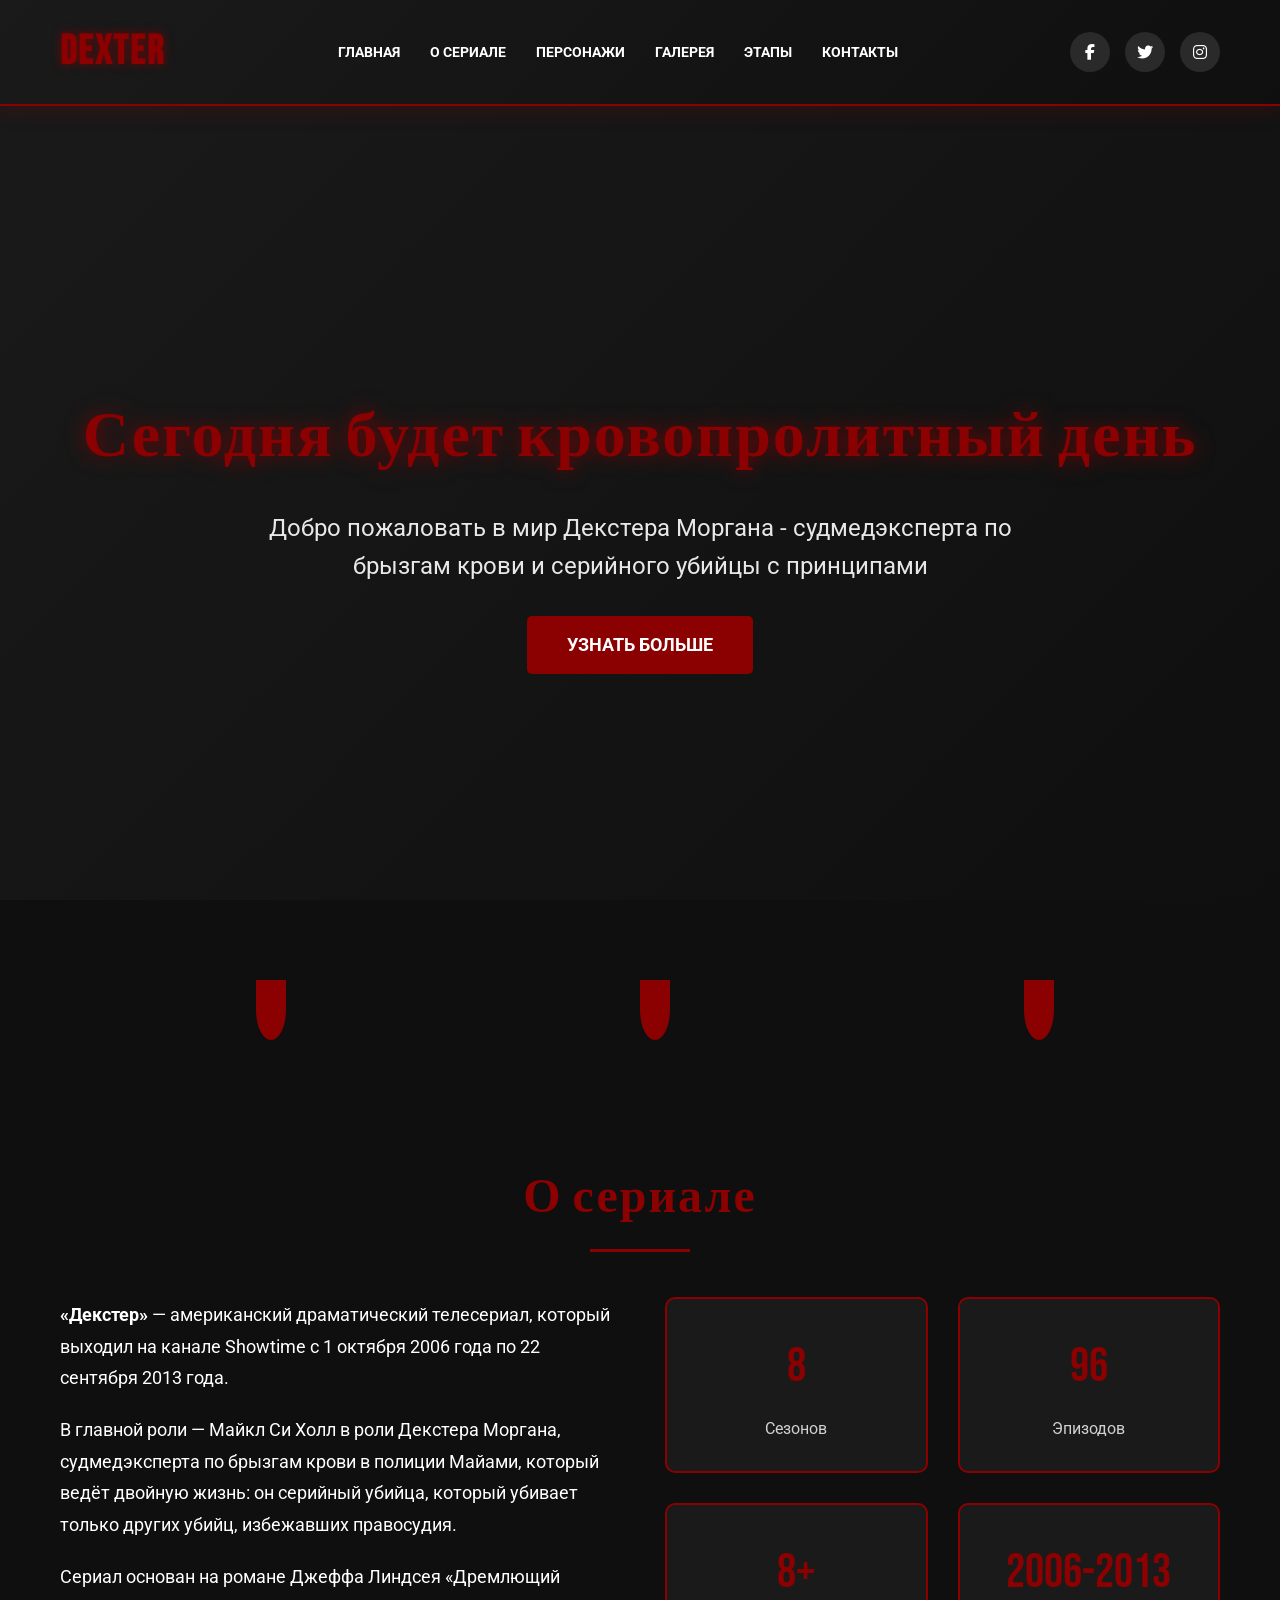
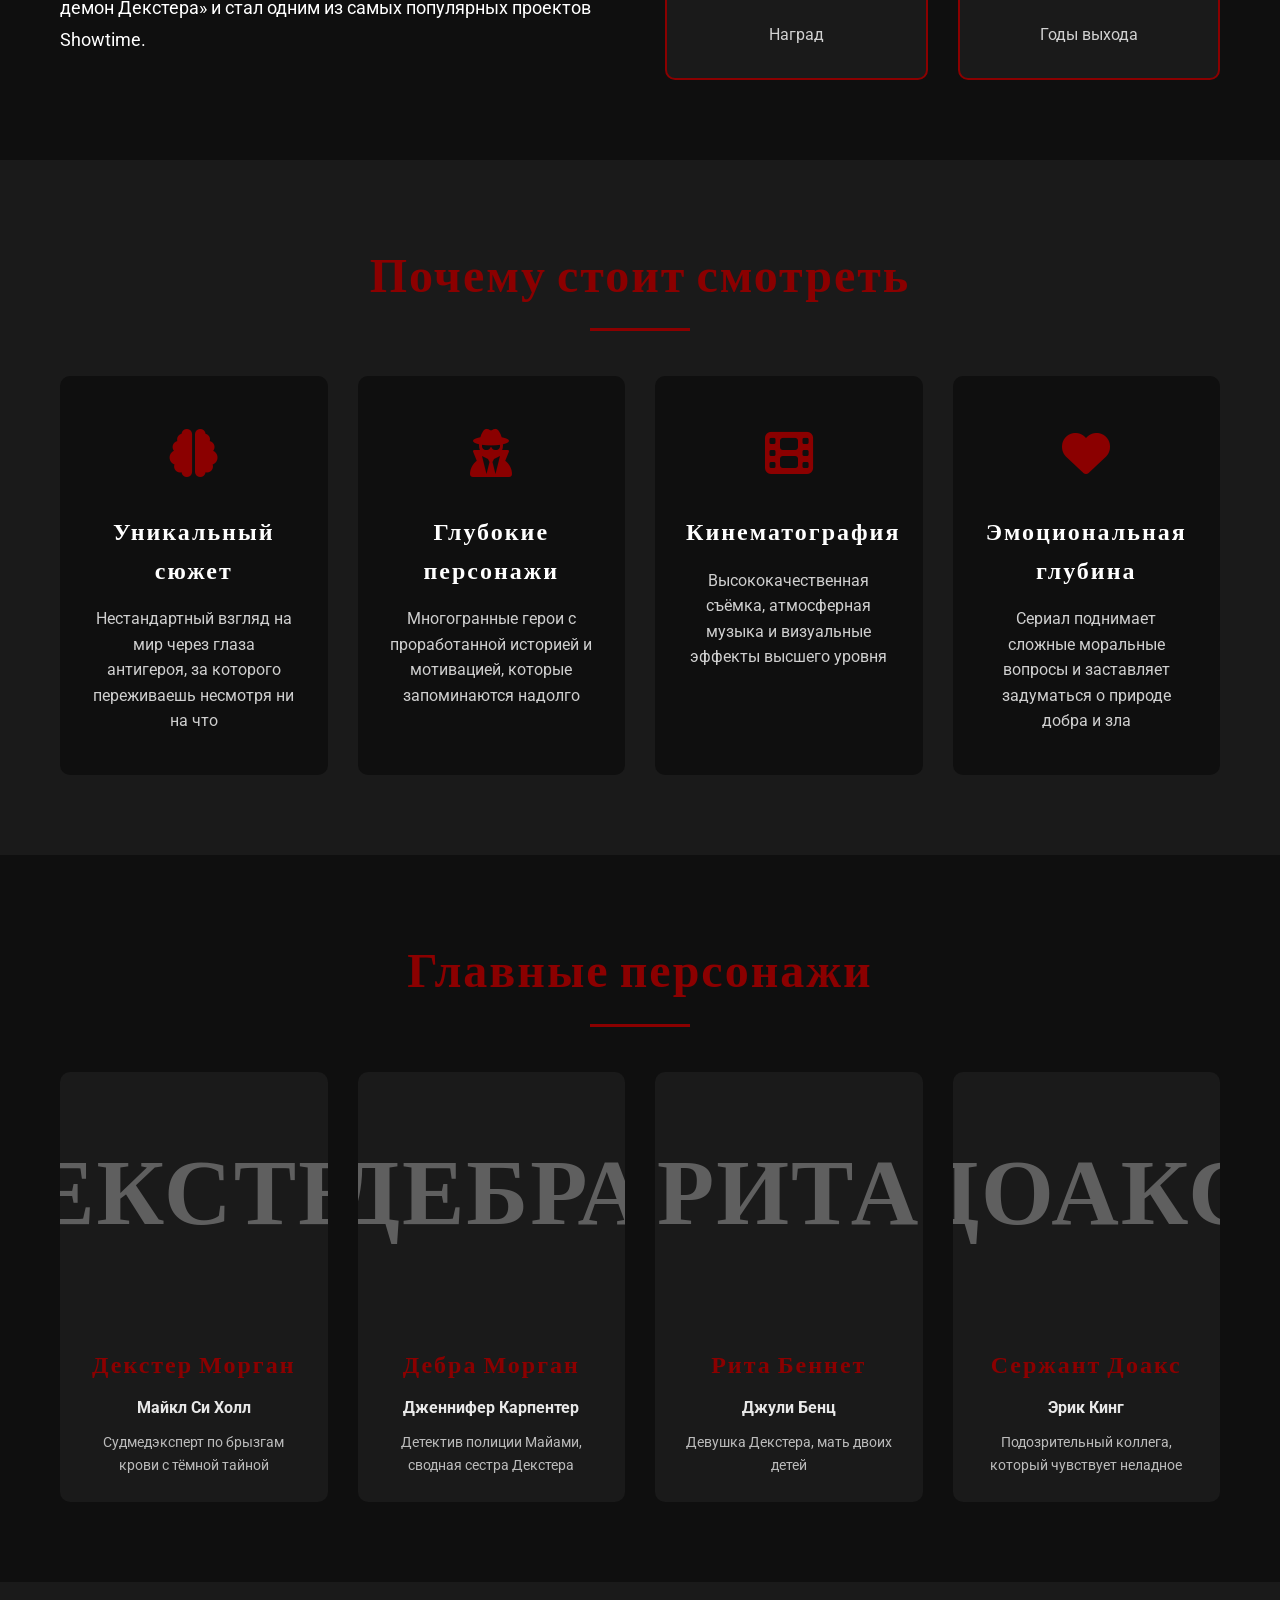
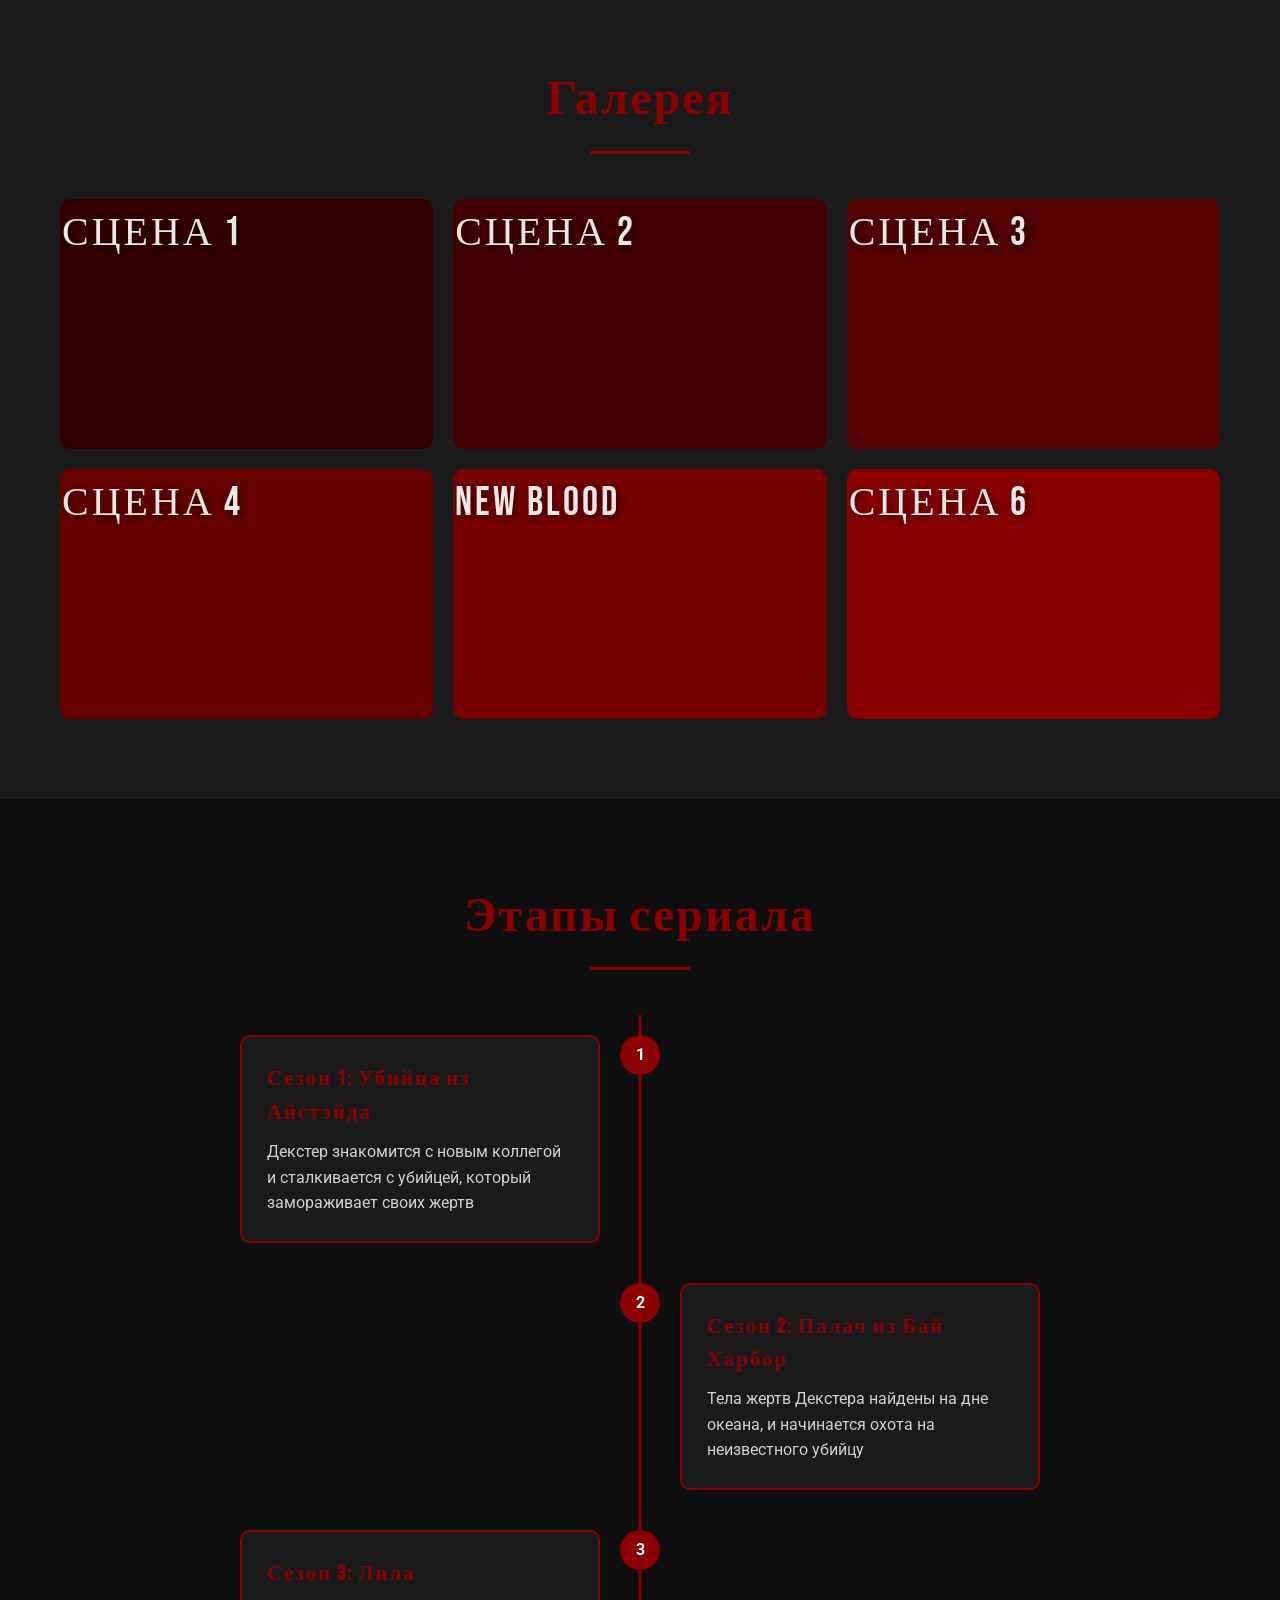
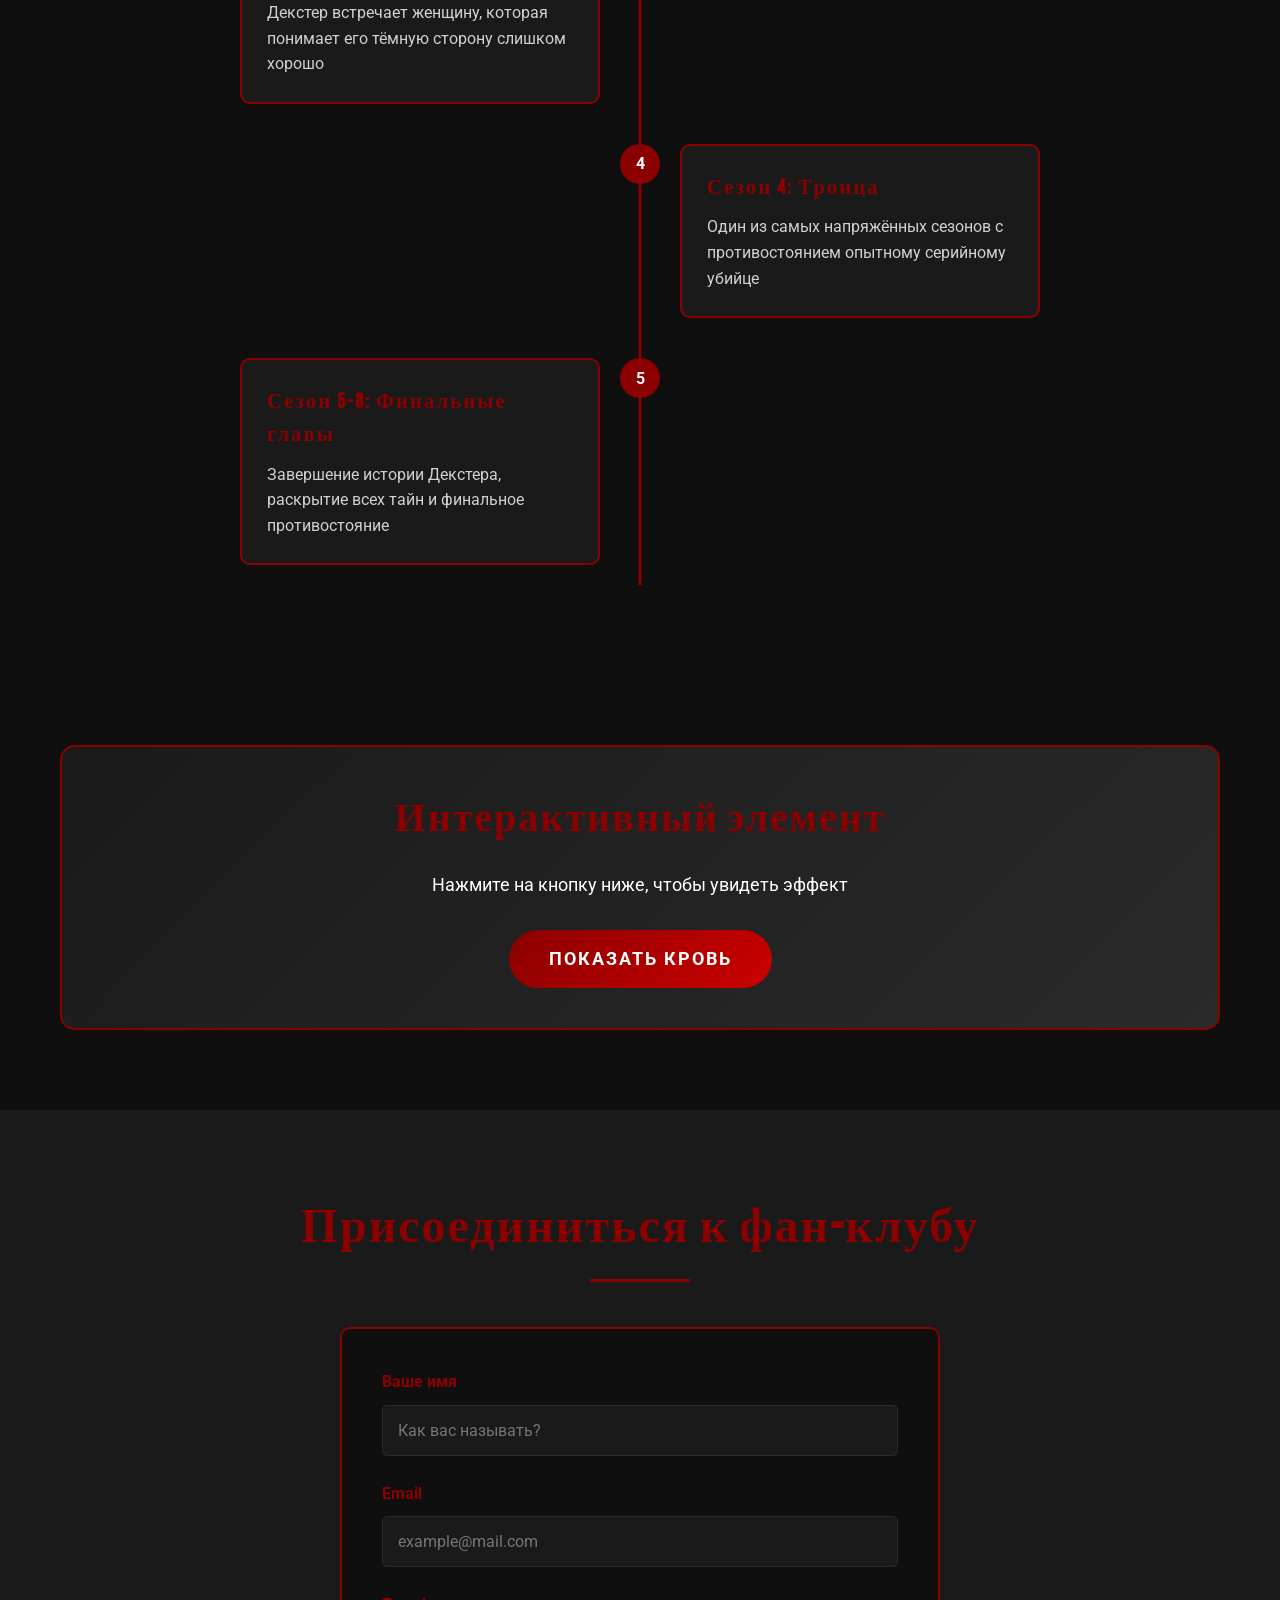
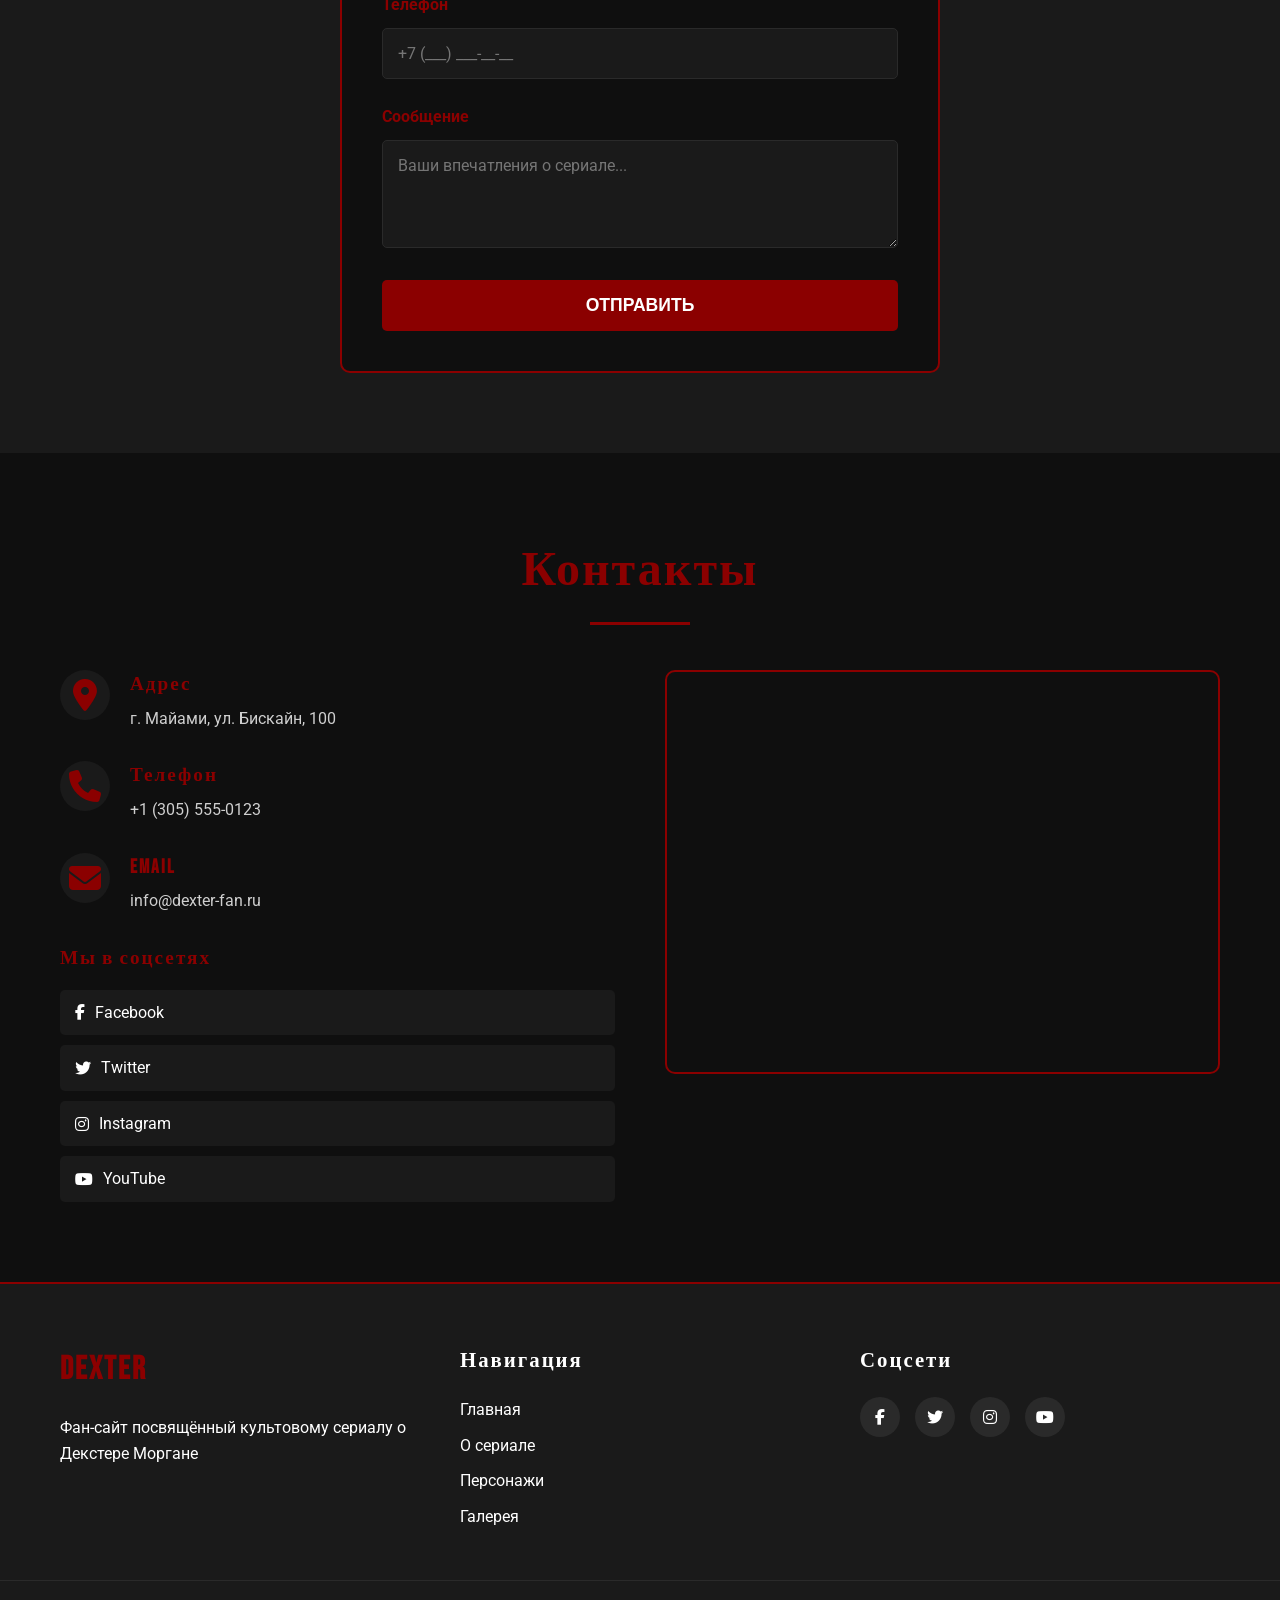
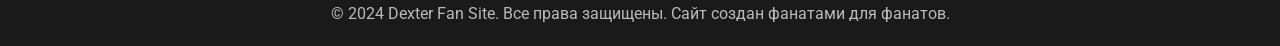
==== commit 4e04ec5f: "update branch" ====
--- a/index.html
+++ b/index.html
@@ -272,8 +272,10 @@
             <h2 class="section-title">Главные персонажи</h2>
             <div class="characters-grid">
                 <div class="character-card">
-                    <div class="character-image" style="background-color: #8B0000;">
-                        <div class="character-placeholder">DEXTER</div>
+                    <div class="character-image" style="background-image: url('https://images.weserv.nl/?url=https://upload.wikimedia.org/wikipedia/ru/thumb/8/82/Dexter.jpg/960px-Dexter.jpg&w=400&h=500&fit=cover'); background-size: cover; background-position: center;">
+                        <div class="character-overlay">
+                            <h3>ДЕКСТЕР</h3>
+                        </div>
                     </div>
                     <div class="character-info">
                         <h3>Декстер Морган</h3>
@@ -282,8 +284,10 @@
                     </div>
                 </div>
                 <div class="character-card">
-                    <div class="character-image" style="background-color: #0066cc;">
-                        <div class="character-placeholder">DEBRA</div>
+                    <div class="character-image" style="background-image: url('https://images.weserv.nl/?url=https://i.pinimg.com/originals/58/f3/b8/58f3b88d4ba437137e0211c909ddaea9.jpg?nii=t&w=400&h=500&fit=cover'); background-size: cover; background-position: center;">
+                        <div class="character-overlay">
+                            <h3>ДЕБРА</h3>
+                        </div>
                     </div>
                     <div class="character-info">
                         <h3>Дебра Морган</h3>
@@ -292,8 +296,10 @@
                     </div>
                 </div>
                 <div class="character-card">
-                    <div class="character-image" style="background-color: #228B22;">
-                        <div class="character-placeholder">RITA</div>
+                    <div class="character-image" style="background-image: url('https://images.weserv.nl/?url=https://i.pinimg.com/736x/fb/0f/ce/fb0fcee71803ac02bfe6464a5febf452.jpg&w=400&h=500&fit=cover'); background-size: cover; background-position: center;">
+                        <div class="character-overlay">
+                            <h3>РИТА</h3>
+                        </div>
                     </div>
                     <div class="character-info">
                         <h3>Рита Беннет</h3>
@@ -302,8 +308,10 @@
                     </div>
                 </div>
                 <div class="character-card">
-                    <div class="character-image" style="background-color: #FF8C00;">
-                        <div class="character-placeholder">DOAKS</div>
+                    <div class="character-image" style="background-image: url('https://images.weserv.nl/?url=https://i.pinimg.com/originals/a4/7d/8f/a47d8fd6bc877f6bff138fad434180fc.jpg?nii=t&w=400&h=500&fit=cover'); background-size: cover; background-position: center;">
+                        <div class="character-overlay">
+                            <h3>ДОАКС</h3>
+                        </div>
                     </div>
                     <div class="character-info">
                         <h3>Сержант Доакс</h3>
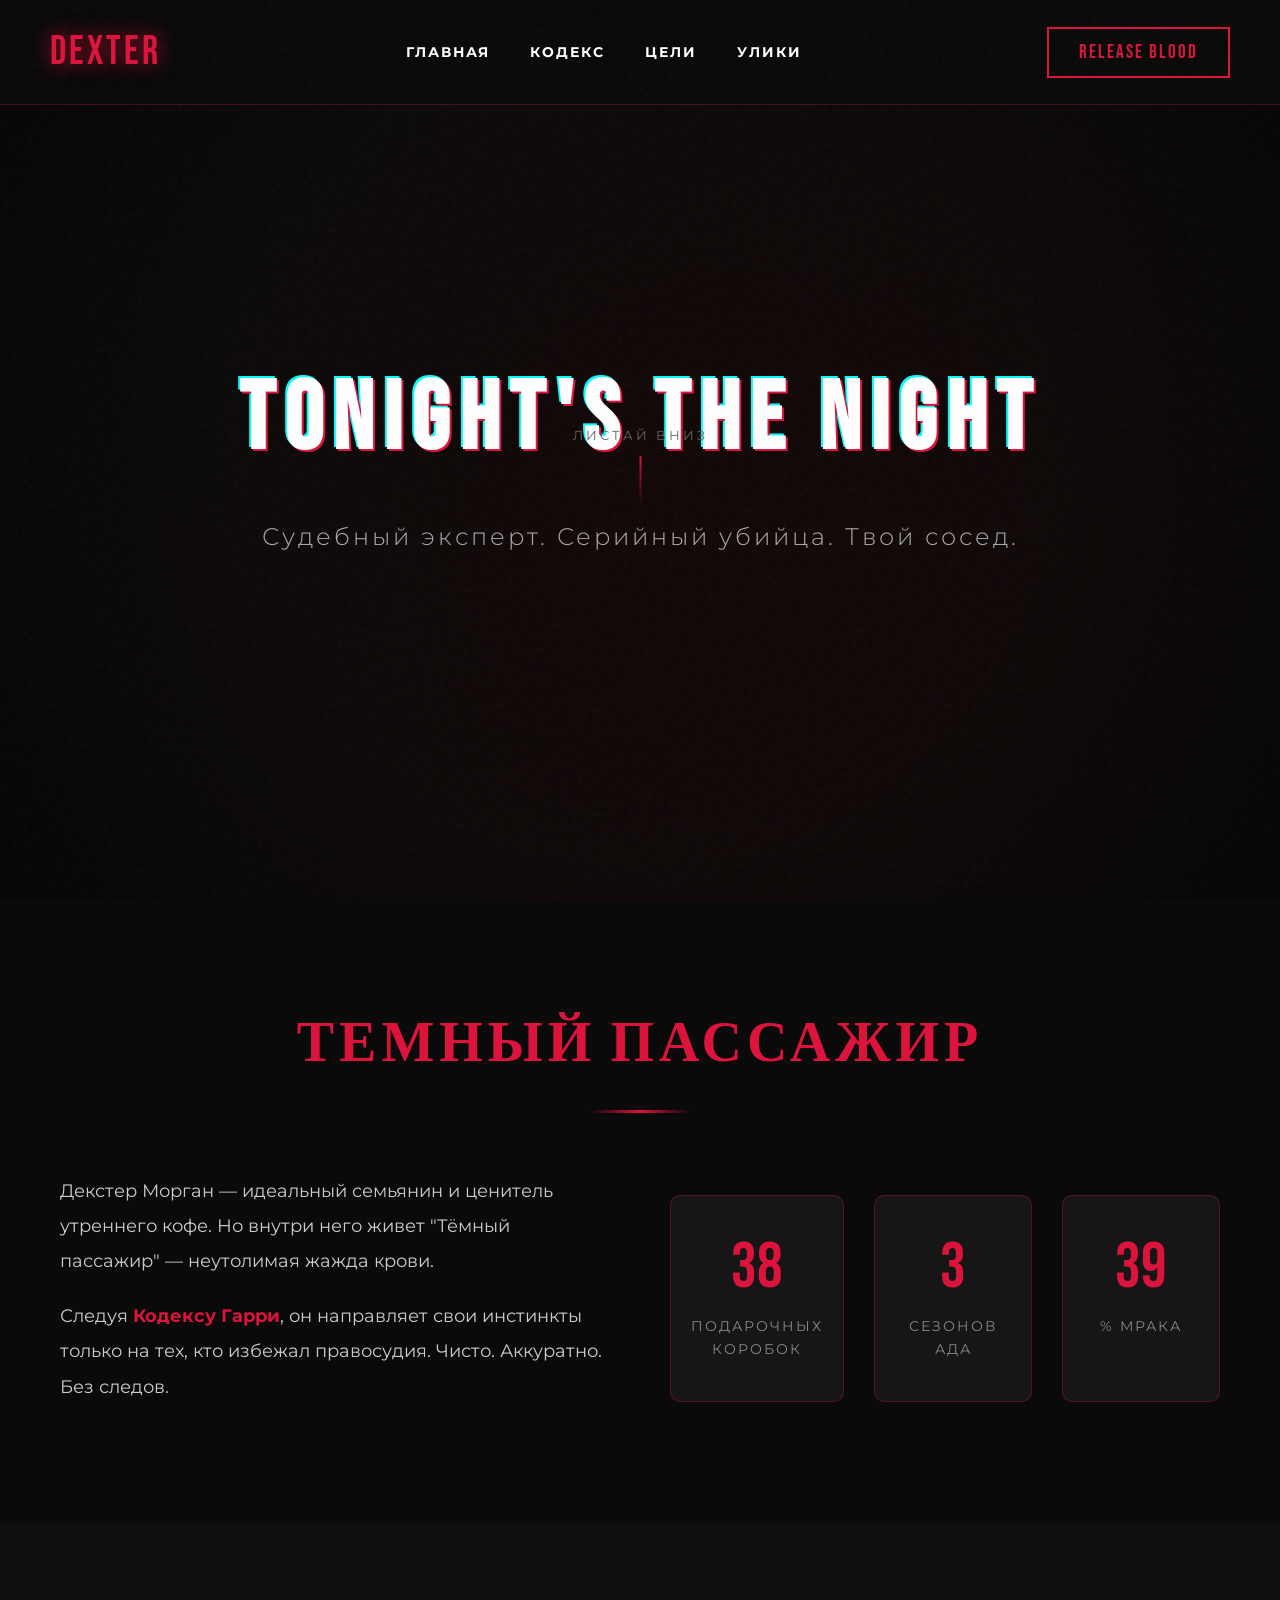
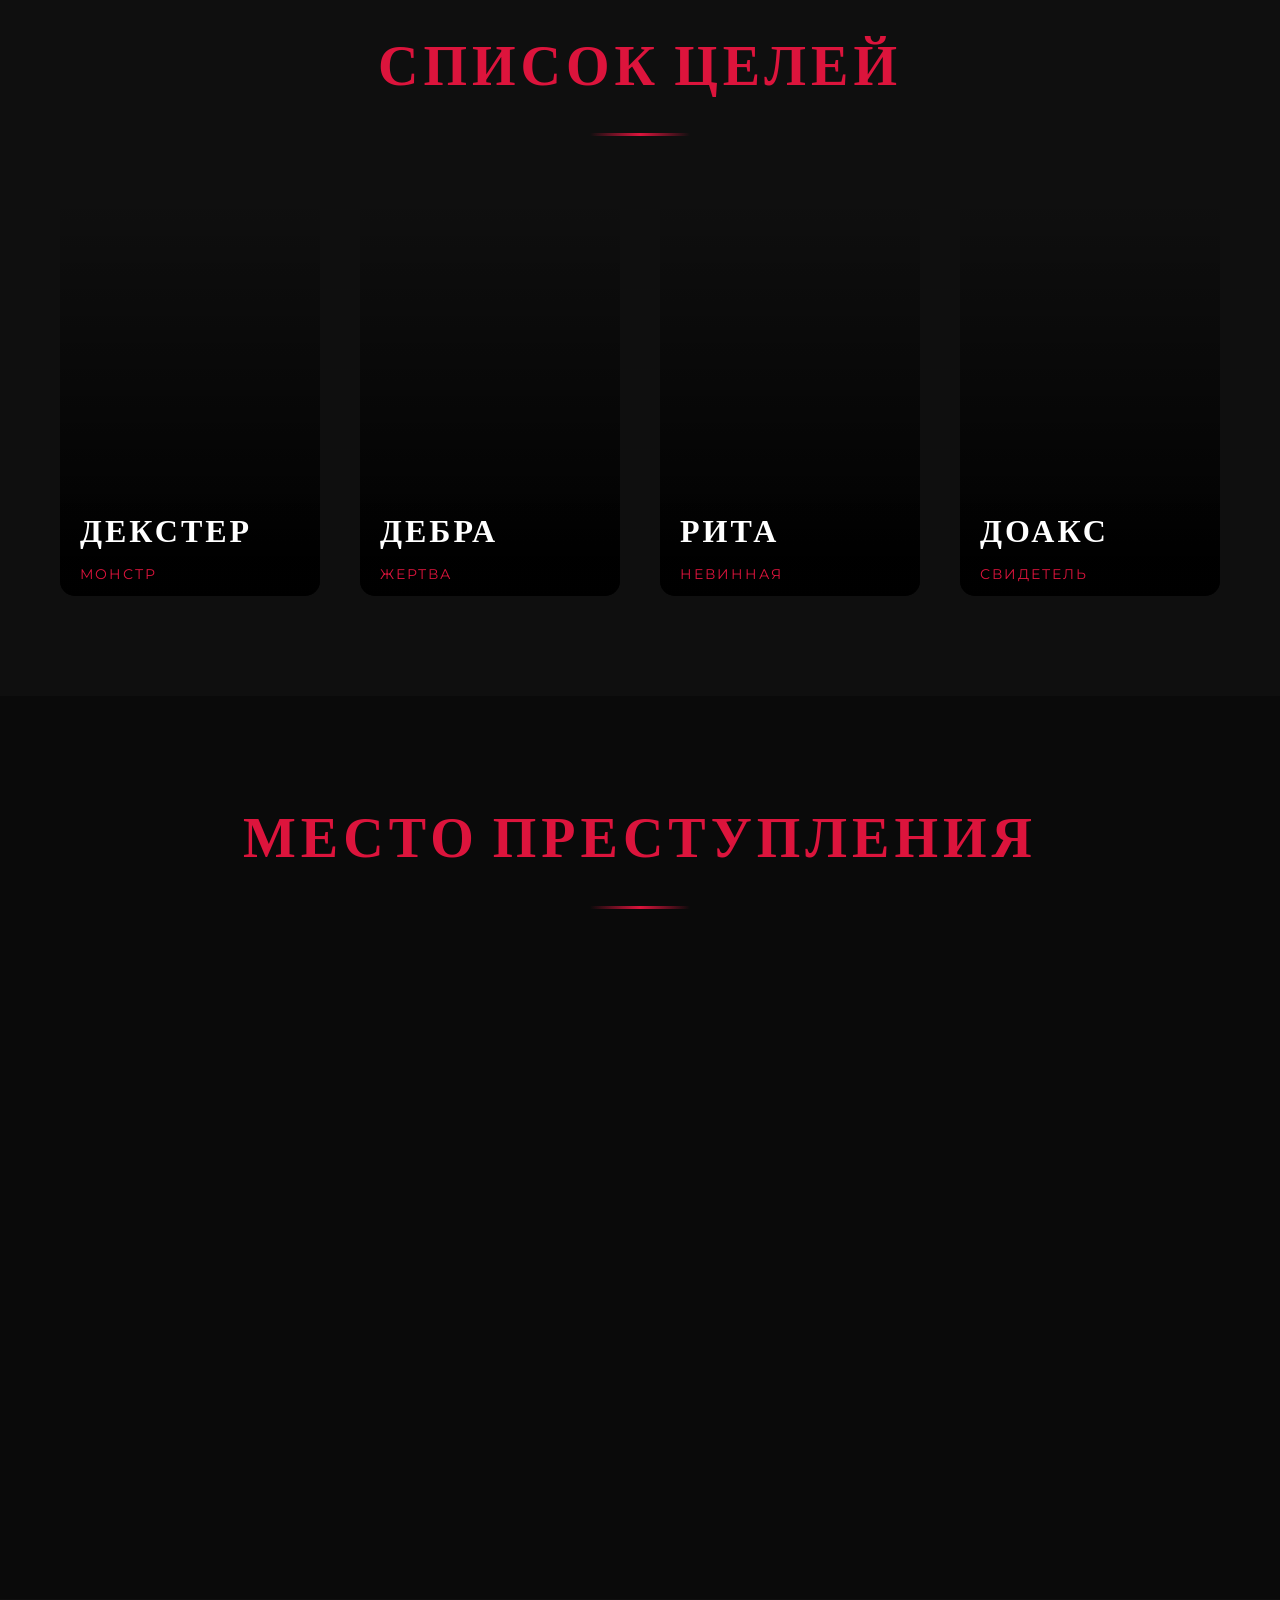
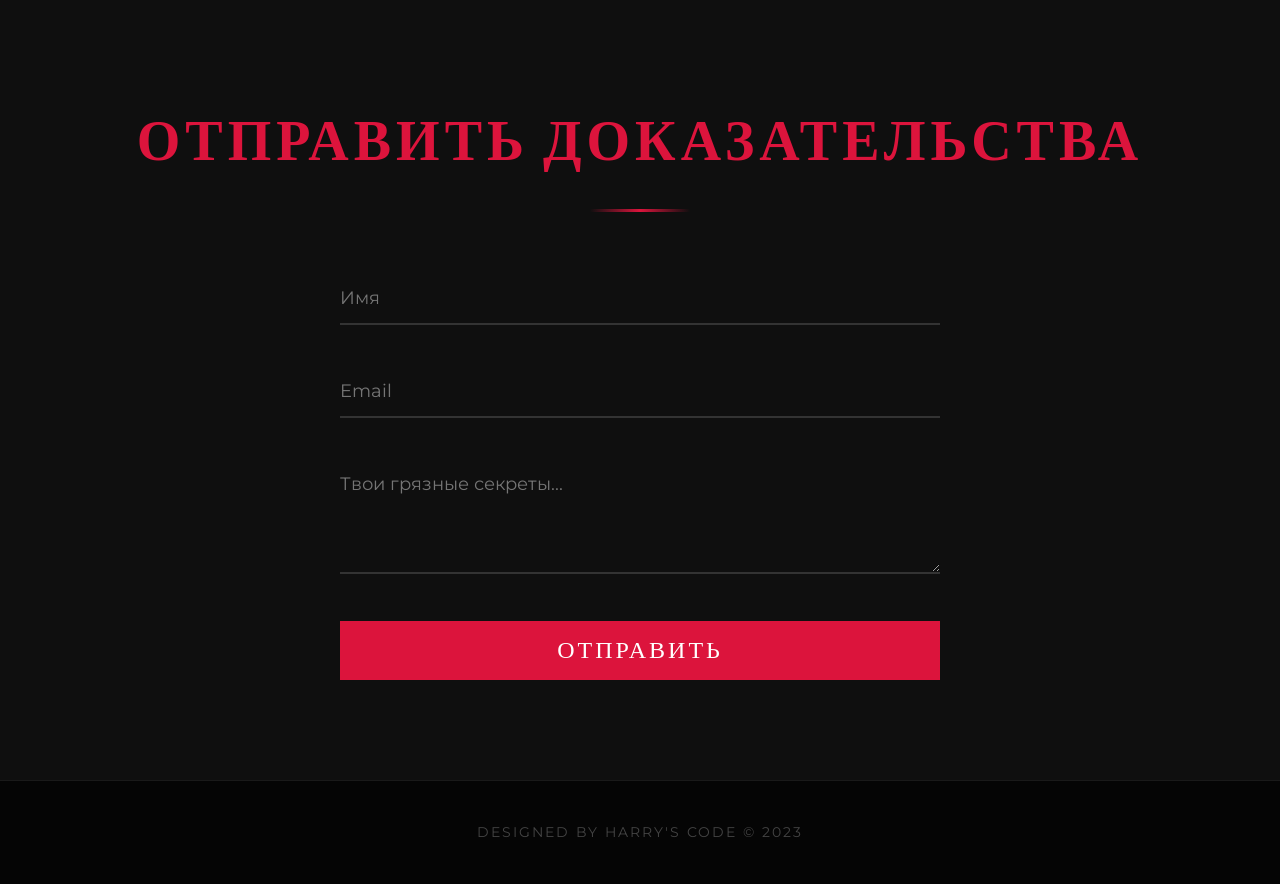
==== commit 7690fab8: "update branch" ====
--- a/index.html
+++ b/index.html
@@ -3,320 +3,117 @@
 <head>
     <meta charset="UTF-8">
     <meta name="viewport" content="width=device-width, initial-scale=1.0">
-    <title>Декстер - Сериал о маньяке с принципами</title>
-    <link rel="stylesheet" href="styles.css">
-    <link rel="stylesheet" href="https://cdnjs.cloudflare.com/ajax/libs/font-awesome/6.4.0/css/all.min.css">
-    <link href="https://fonts.googleapis.com/css2?family=Bebas+Neue&family=Roboto:wght@300;400;700&display=swap" rel="stylesheet">
-    <style>
-        /* Плавная прокрутка */
-        html {
-            scroll-behavior: smooth;
-        }
-        
-        /* CSS-only эффект крови через checkbox */
-        #blood-toggle {
-            display: none;
-        }
-        
-        .custom-block {
-            position: relative;
-            text-align: center;
-            padding: 40px 20px;
-            background: linear-gradient(135deg, #1a1a1a, #2a2a2a);
-            border-radius: 15px;
-            overflow: hidden;
-        }
-        
-        .custom-block label.custom-btn {
-            display: inline-block;
-            padding: 15px 40px;
-            background: linear-gradient(135deg, #8B0000, #cc0000);
-            color: white;
-            border: none;
-            border-radius: 30px;
-            cursor: pointer;
-            font-size: 18px;
-            font-weight: bold;
-            transition: all 0.3s ease;
-            text-transform: uppercase;
-            letter-spacing: 2px;
-        }
-        
-        .custom-block label.custom-btn:hover {
-            transform: translateY(-3px);
-            box-shadow: 0 10px 30px rgba(139, 0, 0, 0.5);
-        }
-        
-        .blood-effect-css {
-            position: absolute;
-            top: 0;
-            left: 0;
-            width: 100%;
-            height: 100%;
-            background: radial-gradient(circle, rgba(139, 0, 0, 0.8) 0%, transparent 70%);
-            opacity: 0;
-            visibility: hidden;
-            transition: all 0.5s ease;
-            pointer-events: none;
-        }
-        
-        #blood-toggle:checked ~ .blood-effect-css {
-            opacity: 1;
-            visibility: visible;
-            animation: bloodPulse 3s ease-in-out;
-        }
-        
-        @keyframes bloodPulse {
-            0% { opacity: 0; }
-            20% { opacity: 1; }
-            80% { opacity: 1; }
-            100% { opacity: 0; }
-        }
-        
-        /* Анимация при скролле через CSS */
-        .advantage-card, .character-card, .gallery-item, .timeline-item, .stat-item {
-            animation: fadeInUp 0.8s ease forwards;
-            opacity: 0;
-        }
-        
-        .advantage-card:nth-child(1) { animation-delay: 0.1s; }
-        .advantage-card:nth-child(2) { animation-delay: 0.2s; }
-        .advantage-card:nth-child(3) { animation-delay: 0.3s; }
-        .advantage-card:nth-child(4) { animation-delay: 0.4s; }
-        
-        .character-card:nth-child(1) { animation-delay: 0.1s; }
-        .character-card:nth-child(2) { animation-delay: 0.2s; }
-        .character-card:nth-child(3) { animation-delay: 0.3s; }
-        .character-card:nth-child(4) { animation-delay: 0.4s; }
-        
-        .gallery-item:nth-child(1) { animation-delay: 0.1s; }
-        .gallery-item:nth-child(2) { animation-delay: 0.2s; }
-        .gallery-item:nth-child(3) { animation-delay: 0.3s; }
-        .gallery-item:nth-child(4) { animation-delay: 0.4s; }
-        .gallery-item:nth-child(5) { animation-delay: 0.5s; }
-        .gallery-item:nth-child(6) { animation-delay: 0.6s; }
-        
-        .timeline-item:nth-child(1) { animation-delay: 0.1s; }
-        .timeline-item:nth-child(2) { animation-delay: 0.2s; }
-        .timeline-item:nth-child(3) { animation-delay: 0.3s; }
-        .timeline-item:nth-child(4) { animation-delay: 0.4s; }
-        .timeline-item:nth-child(5) { animation-delay: 0.5s; }
-        
-        .stat-item:nth-child(1) { animation-delay: 0.1s; }
-        .stat-item:nth-child(2) { animation-delay: 0.2s; }
-        .stat-item:nth-child(3) { animation-delay: 0.3s; }
-        .stat-item:nth-child(4) { animation-delay: 0.4s; }
-        
-        @keyframes fadeInUp {
-            from {
-                opacity: 0;
-                transform: translateY(30px);
-            }
-            to {
-                opacity: 1;
-                transform: translateY(0);
-            }
-        }
-        
-        /* Анимация счётчиков */
-        .stat-number {
-            display: inline-block;
-            animation: countUp 2s ease forwards;
-        }
-        
-        @keyframes countUp {
-            from {
-                opacity: 0;
-                transform: scale(0.5);
-            }
-            to {
-                opacity: 1;
-                transform: scale(1);
-            }
-        }
-        
-        /* Ховер эффекты для кнопок соцсетей */
-        .social-btn, .social-link, .footer-social a {
-            transition: all 0.3s ease;
-        }
-        
-        .social-btn:hover, .social-link:hover, .footer-social a:hover {
-            transform: translateY(-5px) scale(1.1);
-        }
-        
-        /* Параллакс эффект для hero через CSS */
-        .hero {
-            background-attachment: fixed;
-            background-position: center;
-            background-repeat: no-repeat;
-            background-size: cover;
-        }
-        
-        /* Убираем ссылку на JS файл */
-    </style>
+    <title>DEXTER | Tonight's the night</title>
+    <link rel="stylesheet" href="style.css">
+    <link href="https://fonts.googleapis.com/css2?family=Bebas+Neue&family=Montserrat:wght@300;400;700;900&display=swap" rel="stylesheet">
 </head>
 <body>
-    <!-- Шапка сайта -->
-    <header class="header">
-        <div class="container header-content">
-            <div class="logo">
-                <h1><span class="blood">DEXTER</span></h1>
-            </div>
-            <nav class="main-nav">
-                <ul>
-                    <li><a href="#home">Главная</a></li>
-                    <li><a href="#about">О сериале</a></li>
-                    <li><a href="#characters">Персонажи</a></li>
-                    <li><a href="#gallery">Галерея</a></li>
-                    <li><a href="#stages">Этапы</a></li>
-                    <li><a href="#contact">Контакты</a></li>
-                </ul>
-            </nav>
-            <div class="header-social">
-                <a href="https://facebook.com/dexter" target="_blank" class="social-btn facebook"><i class="fab fa-facebook-f"></i></a>
-                <a href="https://twitter.com/dexter" target="_blank" class="social-btn twitter"><i class="fab fa-twitter"></i></a>
-                <a href="https://instagram.com/dexter" target="_blank" class="social-btn instagram"><i class="fab fa-instagram"></i></a>
+    <!-- Canvas для крови -->
+    <canvas id="bloodCanvas"></canvas>
+
+    <!-- Шум на фоне -->
+    <div class="noise-overlay"></div>
+
+    <!-- Навигация -->
+    <nav class="navbar">
+        <div class="logo">DEXTER</div>
+        <ul class="nav-links">
+            <li><a href="#home">Главная</a></li>
+            <li><a href="#about">Кодекс</a></li>
+            <li><a href="#characters">Цели</a></li>
+            <li><a href="#gallery">Улики</a></li>
+        </ul>
+        <button class="blood-btn" id="bloodToggle">
+            <span class="btn-text">RELEASE BLOOD</span>
+            <div class="btn-drip"></div>
+        </button>
+    </nav>
+
+    <!-- Главный экран -->
+    <header id="home" class="hero">
+        <div class="hero-content">
+            <h1 class="glitch-title" data-text="TONIGHT'S THE NIGHT">TONIGHT'S THE NIGHT</h1>
+            <p class="subtitle">Судебный эксперт. Серийный убийца. Твой сосед.</p>
+            <div class="scroll-indicator">
+                <span>ЛИСТАЙ ВНИЗ</span>
+                <div class="line"></div>
             </div>
         </div>
+        <div class="vignette"></div>
     </header>
 
-    <!-- Главный экран -->
-    <section id="home" class="hero">
-        <div class="hero-overlay"></div>
-        <div class="container hero-content">
-            <h2 class="hero-title">Сегодня будет кровопролитный день</h2>
-            <p class="hero-subtitle">Добро пожаловать в мир Декстера Моргана - судмедэксперта по брызгам крови и серийного убийцы с принципами</p>
-            <a href="#about" class="btn btn-primary">Узнать больше</a>
-        </div>
-    </section>
-
-    <!-- Разделитель -->
-    <div class="divider">
-        <div class="blood-drip"></div>
-        <div class="blood-drip"></div>
-        <div class="blood-drip"></div>
-    </div>
-
     <!-- О сериале -->
-    <section id="about" class="section about">
+    <section id="about" class="section">
         <div class="container">
-            <h2 class="section-title">О сериале</h2>
-            <div class="about-content">
-                <div class="about-text">
-                    <p><strong>«Декстер»</strong> — американский драматический телесериал, который выходил на канале Showtime с 1 октября 2006 года по 22 сентября 2013 года.</p>
-                    <p>В главной роли — Майкл Си Холл в роли Декстера Моргана, судмедэксперта по брызгам крови в полиции Майами, который ведёт двойную жизнь: он серийный убийца, который убивает только других убийц, избежавших правосудия.</p>
-                    <p>Сериал основан на романе Джеффа Линдсея «Дремлющий демон Декстера» и стал одним из самых популярных проектов Showtime.</p>
+            <div class="section-header">
+                <h2>ТЕМНЫЙ ПАССАЖИР</h2>
+                <div class="divider"></div>
+            </div>
+            <div class="about-grid">
+                <div class="about-text fade-in">
+                    <p>Декстер Морган — идеальный семьянин и ценитель утреннего кофе. Но внутри него живет "Тёмный пассажир" — неутолимая жажда крови.</p>
+                    <p>Следуя <strong>Кодексу Гарри</strong>, он направляет свои инстинкты только на тех, кто избежал правосудия. Чисто. Аккуратно. Без следов.</p>
                 </div>
-                <div class="about-stats">
-                    <div class="stat-item">
-                        <span class="stat-number">8</span>
-                        <span class="stat-label">Сезонов</span>
+                <div class="stats-container fade-in">
+                    <div class="stat-box">
+                        <span class="stat-number" data-target="96">0</span>
+                        <span class="stat-desc">Подарочных коробок</span>
                     </div>
-                    <div class="stat-item">
-                        <span class="stat-number">96</span>
-                        <span class="stat-label">Эпизодов</span>
+                    <div class="stat-box">
+                        <span class="stat-number" data-target="8">0</span>
+                        <span class="stat-desc">Сезонов ада</span>
                     </div>
-                    <div class="stat-item">
-                        <span class="stat-number">8+</span>
-                        <span class="stat-label">Наград</span>
-                    </div>
-                    <div class="stat-item">
-                        <span class="stat-number">2006-2013</span>
-                        <span class="stat-label">Годы выхода</span>
+                    <div class="stat-box">
+                        <span class="stat-number" data-target="100">0</span>
+                        <span class="stat-desc">% Мрака</span>
                     </div>
                 </div>
             </div>
         </div>
     </section>
 
-    <!-- Преимущества -->
-    <section class="section advantages">
+    <!-- Персонажи -->
+    <section id="characters" class="section dark-bg">
         <div class="container">
-            <h2 class="section-title">Почему стоит смотреть</h2>
-            <div class="advantages-grid">
-                <div class="advantage-card">
-                    <div class="advantage-icon">
-                        <i class="fas fa-brain"></i>
-                    </div>
-                    <h3>Уникальный сюжет</h3>
-                    <p>Нестандартный взгляд на мир через глаза антигероя, за которого переживаешь несмотря ни на что</p>
-                </div>
-                <div class="advantage-card">
-                    <div class="advantage-icon">
-                        <i class="fas fa-user-secret"></i>
-                    </div>
-                    <h3>Глубокие персонажи</h3>
-                    <p>Многогранные герои с проработанной историей и мотивацией, которые запоминаются надолго</p>
-                </div>
-                <div class="advantage-card">
-                    <div class="advantage-icon">
-                        <i class="fas fa-film"></i>
-                    </div>
-                    <h3>Кинематография</h3>
-                    <p>Высококачественная съёмка, атмосферная музыка и визуальные эффекты высшего уровня</p>
-                </div>
-                <div class="advantage-card">
-                    <div class="advantage-icon">
-                        <i class="fas fa-heart"></i>
-                    </div>
-                    <h3>Эмоциональная глубина</h3>
-                    <p>Сериал поднимает сложные моральные вопросы и заставляет задуматься о природе добра и зла</p>
-                </div>
+            <div class="section-header">
+                <h2>СПИСОК ЦЕЛЕЙ</h2>
+                <div class="divider"></div>
             </div>
-        </div>
-    </section>
-
-    <!-- Персонажи / Команда -->
-    <section id="characters" class="section characters">
-        <div class="container">
-            <h2 class="section-title">Главные персонажи</h2>
             <div class="characters-grid">
-                <div class="character-card">
-                    <div class="character-image" style="background-image: url('https://images.weserv.nl/?url=https://upload.wikimedia.org/wikipedia/ru/thumb/8/82/Dexter.jpg/960px-Dexter.jpg&w=400&h=500&fit=cover'); background-size: cover; background-position: center;">
-                        <div class="character-overlay">
+                <!-- Декстер -->
+                <div class="character-card tilt-card">
+                    <div class="card-image" style="background-image: url('https://images.weserv.nl/?url=https://upload.wikimedia.org/wikipedia/ru/thumb/8/82/Dexter.jpg/960px-Dexter.jpg&w=400&h=600&fit=cover&q=90');">
+                        <div class="card-overlay">
                             <h3>ДЕКСТЕР</h3>
+                            <p>МОНСТР</p>
                         </div>
                     </div>
-                    <div class="character-info">
-                        <h3>Декстер Морган</h3>
-                        <p class="actor">Майкл Си Холл</p>
-                        <p class="description">Судмедэксперт по брызгам крови с тёмной тайной</p>
+                </div>
+                <!-- Дебра -->
+                <div class="character-card tilt-card">
+                    <div class="card-image" style="background-image: url('https://images.weserv.nl/?url=https://i.pinimg.com/originals/58/f3/b8/58f3b88d4ba437137e0211c909ddaea9.jpg?nii=t&w=400&h=600&fit=cover&q=90');">
+                        <div class="card-overlay">
+                            <h3>ДЕБРА</h3>
+                            <p>ЖЕРТВА</p>
+                        </div>
                     </div>
                 </div>
-                <div class="character-card">
-                    <div class="character-image" style="background-image: url('https://images.weserv.nl/?url=https://i.pinimg.com/originals/58/f3/b8/58f3b88d4ba437137e0211c909ddaea9.jpg?nii=t&w=400&h=500&fit=cover'); background-size: cover; background-position: center;">
-                        <div class="character-overlay">
-                            <h3>ДЕБРА</h3>
+                <!-- Рита -->
+                <div class="character-card tilt-card">
+                    <div class="card-image" style="background-image: url('https://images.weserv.nl/?url=https://i.pinimg.com/736x/fb/0f/ce/fb0fcee71803ac02bfe6464a5febf452.jpg&w=400&h=600&fit=cover&q=90');">
+                        <div class="card-overlay">
+                            <h3>РИТА</h3>
+                            <p>НЕВИННАЯ</p>
                         </div>
                     </div>
-                    <div class="character-info">
-                        <h3>Дебра Морган</h3>
-                        <p class="actor">Дженнифер Карпентер</p>
-                        <p class="description">Детектив полиции Майами, сводная сестра Декстера</p>
-                    </div>
                 </div>
-                <div class="character-card">
-                    <div class="character-image" style="background-image: url('https://images.weserv.nl/?url=https://i.pinimg.com/736x/fb/0f/ce/fb0fcee71803ac02bfe6464a5febf452.jpg&w=400&h=500&fit=cover'); background-size: cover; background-position: center;">
-                        <div class="character-overlay">
-                            <h3>РИТА</h3>
+                <!-- Доакс -->
+                <div class="character-card tilt-card">
+                    <div class="card-image" style="background-image: url('https://images.weserv.nl/?url=https://i.pinimg.com/originals/a4/7d/8f/a47d8fd6bc877f6bff138fad434180fc.jpg?nii=t&w=400&h=600&fit=cover&q=90');">
+                        <div class="card-overlay">
+                            <h3>ДОАКС</h3>
+                            <p>СВИДЕТЕЛЬ</p>
                         </div>
-                    </div>
-                    <div class="character-info">
-                        <h3>Рита Беннет</h3>
-                        <p class="actor">Джули Бенц</p>
-                        <p class="description">Девушка Декстера, мать двоих детей</p>
-                    </div>
-                </div>
-                <div class="character-card">
-                    <div class="character-image" style="background-image: url('https://images.weserv.nl/?url=https://i.pinimg.com/originals/a4/7d/8f/a47d8fd6bc877f6bff138fad434180fc.jpg?nii=t&w=400&h=500&fit=cover'); background-size: cover; background-position: center;">
-                        <div class="character-overlay">
-                            <h3>ДОАКС</h3>
-                        </div>
-                    </div>
-                    <div class="character-info">
-                        <h3>Сержант Доакс</h3>
-                        <p class="actor">Эрик Кинг</p>
-                        <p class="description">Подозрительный коллега, который чувствует неладное</p>
                     </div>
                 </div>
             </div>
@@ -324,200 +121,69 @@
     </section>
 
     <!-- Галерея -->
-    <section id="gallery" class="section gallery">
+    <section id="gallery" class="section">
         <div class="container">
-            <h2 class="section-title">Галерея</h2>
+            <div class="section-header">
+                <h2>МЕСТО ПРЕСТУПЛЕНИЯ</h2>
+                <div class="divider"></div>
+            </div>
             <div class="gallery-grid">
-                <div class="gallery-item item-1" style="background-color: #330000;">
-                    <div class="gallery-placeholder-text">СЦЕНА 1</div>
+                <div class="gallery-item" data-video="https://www.youtube.com/embed/PkAq4X6JzOg?autoplay=1">
+                    <div class="gallery-img" style="background-image: url('https://images.weserv.nl/?url=https://wallpapers.com/images/hd/dexter-morgan-splatter-art-p9w3j5k6l7m8n9o0.jpg&w=600&h=400&fit=cover');"></div>
+                    <div class="play-icon">▶</div>
                 </div>
-                <div class="gallery-item item-2" style="background-color: #440000;">
-                    <div class="gallery-placeholder-text">СЦЕНА 2</div>
+                <div class="gallery-item">
+                    <div class="gallery-img" style="background-image: url('https://images.weserv.nl/?url=https://media.vulture.com/wp-content/uploads/2013/09/dexter-season-8.jpg&w=600&h=400&fit=cover');"></div>
                 </div>
-                <div class="gallery-item item-3" style="background-color: #550000;">
-                    <div class="gallery-placeholder-text">СЦЕНА 3</div>
+                <div class="gallery-item">
+                    <div class="gallery-img" style="background-image: url('https://images.weserv.nl/?url=https://static.wikia.nocookie.net/dexter/images/2/22/Dexter_s1_e1.jpg&w=600&h=400&fit=cover');"></div>
                 </div>
-                <div class="gallery-item item-4" style="background-color: #660000;">
-                    <div class="gallery-placeholder-text">СЦЕНА 4</div>
-                </div>
-                <div class="gallery-item item-5" style="background-color: #770000;">
-                    <div class="gallery-placeholder-text">NEW BLOOD</div>
-                </div>
-                <div class="gallery-item item-6" style="background-color: #880000;">
-                    <div class="gallery-placeholder-text">СЦЕНА 6</div>
+                <div class="gallery-item">
+                    <div class="gallery-img" style="background-image: url('https://images.weserv.nl/?url=https://cdn.images.express.co.uk/img/dynamic/128/590x/Dexter-New-Blood-1384657.jpg&w=600&h=400&fit=cover');"></div>
                 </div>
             </div>
         </div>
     </section>
 
-    <!-- Этапы / Сезоны -->
-    <section id="stages" class="section stages">
+    <!-- Модальное окно -->
+    <div id="videoModal" class="modal">
+        <div class="modal-content">
+            <span class="close-modal">&times;</span>
+            <div class="video-wrapper">
+                <iframe id="videoFrame" src="" frameborder="0" allow="autoplay; encrypted-media" allowfullscreen></iframe>
+            </div>
+        </div>
+    </div>
+
+    <!-- Контакты -->
+    <section id="contact" class="section dark-bg">
         <div class="container">
-            <h2 class="section-title">Этапы сериала</h2>
-            <div class="timeline">
-                <div class="timeline-item">
-                    <div class="timeline-marker">1</div>
-                    <div class="timeline-content">
-                        <h3>Сезон 1: Убийца из Айстэйда</h3>
-                        <p>Декстер знакомится с новым коллегой и сталкивается с убийцей, который замораживает своих жертв</p>
-                    </div>
+            <div class="section-header">
+                <h2>ОТПРАВИТЬ ДОКАЗАТЕЛЬСТВА</h2>
+                <div class="divider"></div>
+            </div>
+            <form class="contact-form">
+                <div class="input-group">
+                    <input type="text" placeholder="Имя" required>
+                    <span class="bar"></span>
                 </div>
-                <div class="timeline-item">
-                    <div class="timeline-marker">2</div>
-                    <div class="timeline-content">
-                        <h3>Сезон 2: Палач из Бай Харбор</h3>
-                        <p>Тела жертв Декстера найдены на дне океана, и начинается охота на неизвестного убийцу</p>
-                    </div>
+                <div class="input-group">
+                    <input type="email" placeholder="Email" required>
+                    <span class="bar"></span>
                 </div>
-                <div class="timeline-item">
-                    <div class="timeline-marker">3</div>
-                    <div class="timeline-content">
-                        <h3>Сезон 3: Лила</h3>
-                        <p>Декстер встречает женщину, которая понимает его тёмную сторону слишком хорошо</p>
-                    </div>
+                <div class="input-group">
+                    <textarea placeholder="Твои грязные секреты..." rows="4" required></textarea>
+                    <span class="bar"></span>
                 </div>
-                <div class="timeline-item">
-                    <div class="timeline-marker">4</div>
-                    <div class="timeline-content">
-                        <h3>Сезон 4: Троица</h3>
-                        <p>Один из самых напряжённых сезонов с противостоянием опытному серийному убийце</p>
-                    </div>
-                </div>
-                <div class="timeline-item">
-                    <div class="timeline-marker">5</div>
-                    <div class="timeline-content">
-                        <h3>Сезон 5-8: Финальные главы</h3>
-                        <p>Завершение истории Декстера, раскрытие всех тайн и финальное противостояние</p>
-                    </div>
-                </div>
-            </div>
+                <button type="submit" class="btn-submit">ОТПРАВИТЬ</button>
+            </form>
         </div>
     </section>
 
-    <!-- HTML-блок для кастомизации (CSS-only) -->
-    <section class="custom-html-section">
-        <div class="container">
-            <div class="custom-block" id="customBlock">
-                <input type="checkbox" id="blood-toggle">
-                <h2>Интерактивный элемент</h2>
-                <p>Нажмите на кнопку ниже, чтобы увидеть эффект</p>
-                <label for="blood-toggle" class="custom-btn">Показать кровь</label>
-                <div class="blood-effect-css"></div>
-            </div>
-        </div>
-    </section>
+    <footer>
+        <p>DESIGNED BY HARRY'S CODE &copy; 2023</p>
+    </footer>
 
-    <!-- Форма регистрации/заказа -->
-    <section class="section contact-form-section">
-        <div class="container">
-            <h2 class="section-title">Присоединиться к фан-клубу</h2>
-            <div class="form-wrapper">
-                <form class="contact-form" action="#" method="post">
-                    <div class="form-group">
-                        <label for="name">Ваше имя</label>
-                        <input type="text" id="name" name="name" required placeholder="Как вас называть?">
-                    </div>
-                    <div class="form-group">
-                        <label for="email">Email</label>
-                        <input type="email" id="email" name="email" required placeholder="example@mail.com">
-                    </div>
-                    <div class="form-group">
-                        <label for="phone">Телефон</label>
-                        <input type="tel" id="phone" name="phone" placeholder="+7 (___) ___-__-__">
-                    </div>
-                    <div class="form-group">
-                        <label for="message">Сообщение</label>
-                        <textarea id="message" name="message" rows="4" placeholder="Ваши впечатления о сериале..."></textarea>
-                    </div>
-                    <button type="submit" class="btn btn-submit">Отправить</button>
-                </form>
-            </div>
-        </div>
-    </section>
-
-    <!-- Контакты с картой -->
-    <section id="contact" class="section contacts">
-        <div class="container">
-            <h2 class="section-title">Контакты</h2>
-            <div class="contacts-wrapper">
-                <div class="contact-info">
-                    <div class="contact-item">
-                        <i class="fas fa-map-marker-alt"></i>
-                        <div>
-                            <h4>Адрес</h4>
-                            <p>г. Майами, ул. Бискайн, 100</p>
-                        </div>
-                    </div>
-                    <div class="contact-item">
-                        <i class="fas fa-phone"></i>
-                        <div>
-                            <h4>Телефон</h4>
-                            <p>+1 (305) 555-0123</p>
-                        </div>
-                    </div>
-                    <div class="contact-item">
-                        <i class="fas fa-envelope"></i>
-                        <div>
-                            <h4>Email</h4>
-                            <p>info@dexter-fan.ru</p>
-                        </div>
-                    </div>
-                    <div class="contact-social">
-                        <h4>Мы в соцсетях</h4>
-                        <div class="social-links">
-                            <a href="https://facebook.com/dexter" target="_blank" class="social-link facebook"><i class="fab fa-facebook-f"></i> Facebook</a>
-                            <a href="https://twitter.com/dexter" target="_blank" class="social-link twitter"><i class="fab fa-twitter"></i> Twitter</a>
-                            <a href="https://instagram.com/dexter" target="_blank" class="social-link instagram"><i class="fab fa-instagram"></i> Instagram</a>
-                            <a href="https://youtube.com/dexter" target="_blank" class="social-link youtube"><i class="fab fa-youtube"></i> YouTube</a>
-                        </div>
-                    </div>
-                </div>
-                <div class="map-container">
-                    <iframe 
-                        src="https://www.google.com/maps/embed?pb=!1m18!1m12!1m3!1d228647.14968664735!2d-80.3194805!3d25.7823907!2m3!1f0!2f0!3f0!3m2!1i1024!2i768!4f13.1!3m3!1m2!1s0x88d9b0a20ec8c111%3A0xff96f271ddad4f65!2z0JrRgNCw0YHQutC40Lkg0L_RgNC-0YDQvtCy0YHQutCw0Y8g0L7QsdC70LDRgdGC0YwsINCf0LXRgtC10L3QuNGG0LAg0L7QsdC70LDRgdGC0YwsINCf0LXRgtC10YDQvtCy0YHQutCw0Yg!5e0!3m2!1sru!2sru!4v1234567890" 
-                        width="100%" 
-                        height="400" 
-                        style="border:0;" 
-                        allowfullscreen="" 
-                        loading="lazy" 
-                        referrerpolicy="no-referrer-when-downgrade">
-                    </iframe>
-                </div>
-            </div>
-        </div>
-    </section>
-
-    <!-- Подвал -->
-    <footer class="footer">
-        <div class="container footer-content">
-            <div class="footer-section">
-                <h3>DEXTER</h3>
-                <p>Фан-сайт посвящённый культовому сериалу о Декстере Моргане</p>
-            </div>
-            <div class="footer-section">
-                <h4>Навигация</h4>
-                <ul>
-                    <li><a href="#home">Главная</a></li>
-                    <li><a href="#about">О сериале</a></li>
-                    <li><a href="#characters">Персонажи</a></li>
-                    <li><a href="#gallery">Галерея</a></li>
-                </ul>
-            </div>
-            <div class="footer-section">
-                <h4>Соцсети</h4>
-                <div class="footer-social">
-                    <a href="https://facebook.com/dexter" target="_blank"><i class="fab fa-facebook-f"></i></a>
-                    <a href="https://twitter.com/dexter" target="_blank"><i class="fab fa-twitter"></i></a>
-                    <a href="https://instagram.com/dexter" target="_blank"><i class="fab fa-instagram"></i></a>
-                    <a href="https://youtube.com/dexter" target="_blank"><i class="fab fa-youtube"></i></a>
-                </div>
-            </div>
-        </div>
-        <div class="footer-bottom">
-            <div class="container">
-                <p>&copy; 2024 Dexter Fan Site. Все права защищены. Сайт создан фанатами для фанатов.</p>
-            </div>
-        </div>
-    </footer>
+    <script src="script.js"></script>
 </body>
 </html>
--- a/style.css
+++ b/style.css
@@ -0,0 +1,659 @@
+/* === RESET & BASE === */
+* {
+    margin: 0;
+    padding: 0;
+    box-sizing: border-box;
+}
+
+html {
+    scroll-behavior: smooth;
+}
+
+body {
+    font-family: 'Montserrat', sans-serif;
+    background-color: #0a0a0a;
+    color: #e0e0e0;
+    overflow-x: hidden;
+    line-height: 1.6;
+}
+
+/* === CANVAS BLOOD === */
+#bloodCanvas {
+    position: fixed;
+    top: 0;
+    left: 0;
+    width: 100%;
+    height: 100%;
+    pointer-events: none;
+    z-index: 9999;
+    opacity: 0;
+    transition: opacity 0.5s ease;
+}
+
+#bloodCanvas.active {
+    opacity: 1;
+}
+
+/* === NOISE OVERLAY === */
+.noise-overlay {
+    position: fixed;
+    top: 0;
+    left: 0;
+    width: 100%;
+    height: 100%;
+    pointer-events: none;
+    z-index: 9000;
+    opacity: 0.03;
+    background: url('data:image/svg+xml;utf8,%3Csvg viewBox="0 0 200 200" xmlns="http://www.w3.org/2000/svg"%3E%3Cfilter id="noise"%3E%3CfeTurbulence type="fractalNoise" baseFrequency="0.9" numOctaves="4" stitchTiles="stitch"/%3E%3C/filter%3E%3Crect width="100%25" height="100%25" filter="url(%23noise)"/%3E%3C/svg%3E');
+}
+
+/* === NAVBAR === */
+.navbar {
+    position: fixed;
+    top: 0;
+    width: 100%;
+    padding: 20px 50px;
+    display: flex;
+    justify-content: space-between;
+    align-items: center;
+    background: rgba(10, 10, 10, 0.95);
+    backdrop-filter: blur(10px);
+    z-index: 1000;
+    border-bottom: 1px solid rgba(220, 20, 60, 0.3);
+}
+
+.logo {
+    font-family: 'Bebas Neue', cursive;
+    font-size: 2.5rem;
+    color: #dc143c;
+    letter-spacing: 3px;
+    text-shadow: 0 0 20px rgba(220, 20, 60, 0.8);
+}
+
+.nav-links {
+    display: flex;
+    list-style: none;
+    gap: 40px;
+}
+
+.nav-links a {
+    color: #fff;
+    text-decoration: none;
+    font-weight: 700;
+    text-transform: uppercase;
+    font-size: 0.9rem;
+    letter-spacing: 2px;
+    transition: color 0.3s ease;
+    position: relative;
+}
+
+.nav-links a::after {
+    content: '';
+    position: absolute;
+    bottom: -5px;
+    left: 0;
+    width: 0;
+    height: 2px;
+    background: #dc143c;
+    transition: width 0.3s ease;
+}
+
+.nav-links a:hover {
+    color: #dc143c;
+}
+
+.nav-links a:hover::after {
+    width: 100%;
+}
+
+.blood-btn {
+    background: transparent;
+    border: 2px solid #dc143c;
+    color: #dc143c;
+    padding: 12px 30px;
+    font-family: 'Bebas Neue', cursive;
+    font-size: 1.2rem;
+    letter-spacing: 2px;
+    cursor: pointer;
+    position: relative;
+    overflow: hidden;
+    transition: all 0.3s ease;
+    text-transform: uppercase;
+}
+
+.blood-btn:hover {
+    background: #dc143c;
+    color: #000;
+    box-shadow: 0 0 30px rgba(220, 20, 60, 0.8);
+}
+
+.btn-drip {
+    position: absolute;
+    bottom: -100%;
+    left: 50%;
+    width: 2px;
+    height: 100%;
+    background: rgba(220, 20, 60, 0.5);
+    transform: translateX(-50%);
+    transition: bottom 0.5s ease;
+}
+
+.blood-btn:hover .btn-drip {
+    bottom: 100%;
+}
+
+/* === HERO SECTION === */
+.hero {
+    height: 100vh;
+    display: flex;
+    align-items: center;
+    justify-content: center;
+    position: relative;
+    background: linear-gradient(135deg, #0a0a0a 0%, #1a0505 100%);
+    overflow: hidden;
+}
+
+.hero::before {
+    content: '';
+    position: absolute;
+    top: 0;
+    left: 0;
+    width: 100%;
+    height: 100%;
+    background: radial-gradient(circle at center, transparent 0%, #0a0a0a 100%);
+    z-index: 1;
+}
+
+.hero-content {
+    text-align: center;
+    z-index: 2;
+    padding: 0 20px;
+}
+
+.glitch-title {
+    font-family: 'Bebas Neue', cursive;
+    font-size: 6rem;
+    color: #fff;
+    letter-spacing: 10px;
+    position: relative;
+    animation: glitch 3s infinite;
+    text-shadow: 2px 2px #dc143c, -2px -2px #00ffff;
+}
+
+@keyframes glitch {
+    0%, 90%, 100% {
+        text-shadow: 2px 2px #dc143c, -2px -2px #00ffff;
+        transform: translate(0);
+    }
+    92% {
+        text-shadow: -2px 2px #dc143c, 2px -2px #00ffff;
+        transform: translate(-2px, 2px);
+    }
+    94% {
+        text-shadow: 2px -2px #dc143c, -2px 2px #00ffff;
+        transform: translate(2px, -2px);
+    }
+    96% {
+        text-shadow: 0px 0px #dc143c, 0px 0px #00ffff;
+        transform: translate(0);
+    }
+}
+
+.subtitle {
+    font-size: 1.5rem;
+    color: #aaa;
+    margin-top: 20px;
+    letter-spacing: 3px;
+    font-weight: 300;
+}
+
+.scroll-indicator {
+    position: absolute;
+    bottom: 50px;
+    left: 50%;
+    transform: translateX(-50%);
+    display: flex;
+    flex-direction: column;
+    align-items: center;
+    gap: 10px;
+    animation: bounce 2s infinite;
+}
+
+.scroll-indicator span {
+    font-size: 0.8rem;
+    letter-spacing: 3px;
+    color: #666;
+}
+
+.line {
+    width: 2px;
+    height: 50px;
+    background: linear-gradient(to bottom, #dc143c, transparent);
+}
+
+@keyframes bounce {
+    0%, 20%, 50%, 80%, 100% {
+        transform: translateX(-50%) translateY(0);
+    }
+    40% {
+        transform: translateX(-50%) translateY(-10px);
+    }
+    60% {
+        transform: translateX(-50%) translateY(-5px);
+    }
+}
+
+.vignette {
+    position: absolute;
+    top: 0;
+    left: 0;
+    width: 100%;
+    height: 100%;
+    background: radial-gradient(circle, transparent 50%, #000 150%);
+    pointer-events: none;
+    z-index: 3;
+}
+
+/* === SECTIONS === */
+.section {
+    padding: 100px 0;
+    position: relative;
+}
+
+.container {
+    max-width: 1200px;
+    margin: 0 auto;
+    padding: 0 20px;
+}
+
+.section-header {
+    text-align: center;
+    margin-bottom: 60px;
+}
+
+.section-header h2 {
+    font-family: 'Bebas Neue', cursive;
+    font-size: 3.5rem;
+    color: #dc143c;
+    letter-spacing: 5px;
+    margin-bottom: 20px;
+}
+
+.divider {
+    width: 100px;
+    height: 3px;
+    background: linear-gradient(90deg, transparent, #dc143c, transparent);
+    margin: 0 auto;
+}
+
+/* === ABOUT === */
+.about-grid {
+    display: grid;
+    grid-template-columns: 1fr 1fr;
+    gap: 60px;
+    align-items: center;
+}
+
+.about-text p {
+    font-size: 1.1rem;
+    line-height: 2;
+    color: #ccc;
+    margin-bottom: 20px;
+}
+
+.about-text strong {
+    color: #dc143c;
+}
+
+.stats-container {
+    display: grid;
+    grid-template-columns: repeat(3, 1fr);
+    gap: 30px;
+}
+
+.stat-box {
+    text-align: center;
+    padding: 40px 20px;
+    background: rgba(255, 255, 255, 0.05);
+    border: 1px solid rgba(220, 20, 60, 0.3);
+    border-radius: 10px;
+    transition: transform 0.3s ease, box-shadow 0.3s ease;
+}
+
+.stat-box:hover {
+    transform: translateY(-10px);
+    box-shadow: 0 10px 30px rgba(220, 20, 60, 0.3);
+}
+
+.stat-number {
+    display: block;
+    font-family: 'Bebas Neue', cursive;
+    font-size: 4rem;
+    color: #dc143c;
+    line-height: 1;
+}
+
+.stat-desc {
+    display: block;
+    margin-top: 15px;
+    font-size: 0.9rem;
+    color: #888;
+    letter-spacing: 2px;
+    text-transform: uppercase;
+}
+
+/* === CHARACTERS === */
+.dark-bg {
+    background: #0f0f0f;
+}
+
+.characters-grid {
+    display: grid;
+    grid-template-columns: repeat(auto-fit, minmax(250px, 1fr));
+    gap: 40px;
+}
+
+.character-card {
+    position: relative;
+    border-radius: 15px;
+    overflow: hidden;
+    cursor: pointer;
+    transition: transform 0.3s ease;
+}
+
+.character-card:hover {
+    transform: scale(1.05);
+}
+
+.card-image {
+    height: 400px;
+    background-size: cover;
+    background-position: center;
+    position: relative;
+    transition: filter 0.3s ease;
+}
+
+.card-image::before {
+    content: '';
+    position: absolute;
+    top: 0;
+    left: 0;
+    width: 100%;
+    height: 100%;
+    background: linear-gradient(to bottom, transparent 0%, #000 100%);
+}
+
+.card-overlay {
+    position: absolute;
+    bottom: 0;
+    left: 0;
+    width: 100%;
+    padding: 30px 20px;
+    background: linear-gradient(transparent, #000);
+    transform: translateY(20px);
+    transition: transform 0.3s ease;
+}
+
+.character-card:hover .card-overlay {
+    transform: translateY(0);
+}
+
+.card-overlay h3 {
+    font-family: 'Bebas Neue', cursive;
+    font-size: 2rem;
+    color: #fff;
+    letter-spacing: 3px;
+}
+
+.card-overlay p {
+    color: #dc143c;
+    font-size: 0.9rem;
+    letter-spacing: 2px;
+    text-transform: uppercase;
+    margin-top: 5px;
+}
+
+/* === GALLERY === */
+.gallery-grid {
+    display: grid;
+    grid-template-columns: repeat(auto-fit, minmax(300px, 1fr));
+    gap: 30px;
+}
+
+.gallery-item {
+    position: relative;
+    height: 250px;
+    border-radius: 10px;
+    overflow: hidden;
+    cursor: pointer;
+    transition: transform 0.3s ease;
+}
+
+.gallery-item:hover {
+    transform: scale(1.03);
+}
+
+.gallery-img {
+    width: 100%;
+    height: 100%;
+    background-size: cover;
+    background-position: center;
+    transition: filter 0.3s ease;
+}
+
+.gallery-item:hover .gallery-img {
+    filter: brightness(0.5);
+}
+
+.play-icon {
+    position: absolute;
+    top: 50%;
+    left: 50%;
+    transform: translate(-50%, -50%) scale(0);
+    font-size: 4rem;
+    color: #dc143c;
+    opacity: 0;
+    transition: all 0.3s ease;
+    text-shadow: 0 0 20px rgba(220, 20, 60, 0.8);
+}
+
+.gallery-item:hover .play-icon {
+    transform: translate(-50%, -50%) scale(1);
+    opacity: 1;
+}
+
+/* === MODAL === */
+.modal {
+    display: none;
+    position: fixed;
+    top: 0;
+    left: 0;
+    width: 100%;
+    height: 100%;
+    background: rgba(0, 0, 0, 0.95);
+    z-index: 10000;
+    justify-content: center;
+    align-items: center;
+    opacity: 0;
+    transition: opacity 0.3s ease;
+}
+
+.modal.active {
+    display: flex;
+    opacity: 1;
+}
+
+.modal-content {
+    position: relative;
+    width: 90%;
+    max-width: 900px;
+    background: #000;
+    border-radius: 10px;
+    overflow: hidden;
+    border: 2px solid #dc143c;
+}
+
+.close-modal {
+    position: absolute;
+    top: -40px;
+    right: 0;
+    font-size: 3rem;
+    color: #fff;
+    cursor: pointer;
+    transition: color 0.3s ease;
+    z-index: 10001;
+}
+
+.close-modal:hover {
+    color: #dc143c;
+}
+
+.video-wrapper {
+    position: relative;
+    padding-bottom: 56.25%;
+    height: 0;
+}
+
+.video-wrapper iframe {
+    position: absolute;
+    top: 0;
+    left: 0;
+    width: 100%;
+    height: 100%;
+}
+
+/* === CONTACT FORM === */
+.contact-form {
+    max-width: 600px;
+    margin: 0 auto;
+}
+
+.input-group {
+    position: relative;
+    margin-bottom: 40px;
+}
+
+.input-group input,
+.input-group textarea {
+    width: 100%;
+    padding: 15px 0;
+    background: transparent;
+    border: none;
+    border-bottom: 2px solid #333;
+    color: #fff;
+    font-size: 1.1rem;
+    font-family: 'Montserrat', sans-serif;
+    transition: border-color 0.3s ease;
+}
+
+.input-group input:focus,
+.input-group textarea:focus {
+    outline: none;
+    border-bottom-color: #dc143c;
+}
+
+.input-group label {
+    position: absolute;
+    top: 15px;
+    left: 0;
+    color: #666;
+    font-size: 1.1rem;
+    pointer-events: none;
+    transition: all 0.3s ease;
+}
+
+.input-group input:focus ~ label,
+.input-group input:valid ~ label,
+.input-group textarea:focus ~ label,
+.input-group textarea:valid ~ label {
+    top: -20px;
+    font-size: 0.9rem;
+    color: #dc143c;
+}
+
+.bar {
+    position: absolute;
+    bottom: 0;
+    left: 0;
+    width: 0;
+    height: 2px;
+    background: #dc143c;
+    transition: width 0.3s ease;
+}
+
+.input-group input:focus ~ .bar,
+.input-group textarea:focus ~ .bar {
+    width: 100%;
+}
+
+.btn-submit {
+    width: 100%;
+    padding: 15px;
+    background: #dc143c;
+    border: none;
+    color: #fff;
+    font-family: 'Bebas Neue', cursive;
+    font-size: 1.5rem;
+    letter-spacing: 3px;
+    cursor: pointer;
+    transition: all 0.3s ease;
+    text-transform: uppercase;
+}
+
+.btn-submit:hover {
+    background: #ff1a47;
+    box-shadow: 0 0 30px rgba(220, 20, 60, 0.6);
+}
+
+/* === FOOTER === */
+footer {
+    padding: 40px 0;
+    text-align: center;
+    background: #050505;
+    border-top: 1px solid #1a1a1a;
+}
+
+footer p {
+    color: #444;
+    font-size: 0.9rem;
+    letter-spacing: 2px;
+}
+
+/* === RESPONSIVE === */
+@media (max-width: 768px) {
+    .navbar {
+        padding: 15px 20px;
+    }
+    
+    .nav-links {
+        display: none;
+    }
+    
+    .glitch-title {
+        font-size: 3rem;
+    }
+    
+    .about-grid {
+        grid-template-columns: 1fr;
+    }
+    
+    .stats-container {
+        grid-template-columns: 1fr;
+    }
+    
+    .section-header h2 {
+        font-size: 2.5rem;
+    }
+}
+
+/* === FADE IN ANIMATION === */
+.fade-in {
+    opacity: 0;
+    transform: translateY(30px);
+    transition: opacity 0.6s ease, transform 0.6s ease;
+}
+
+.fade-in.visible {
+    opacity: 1;
+    transform: translateY(0);
+}
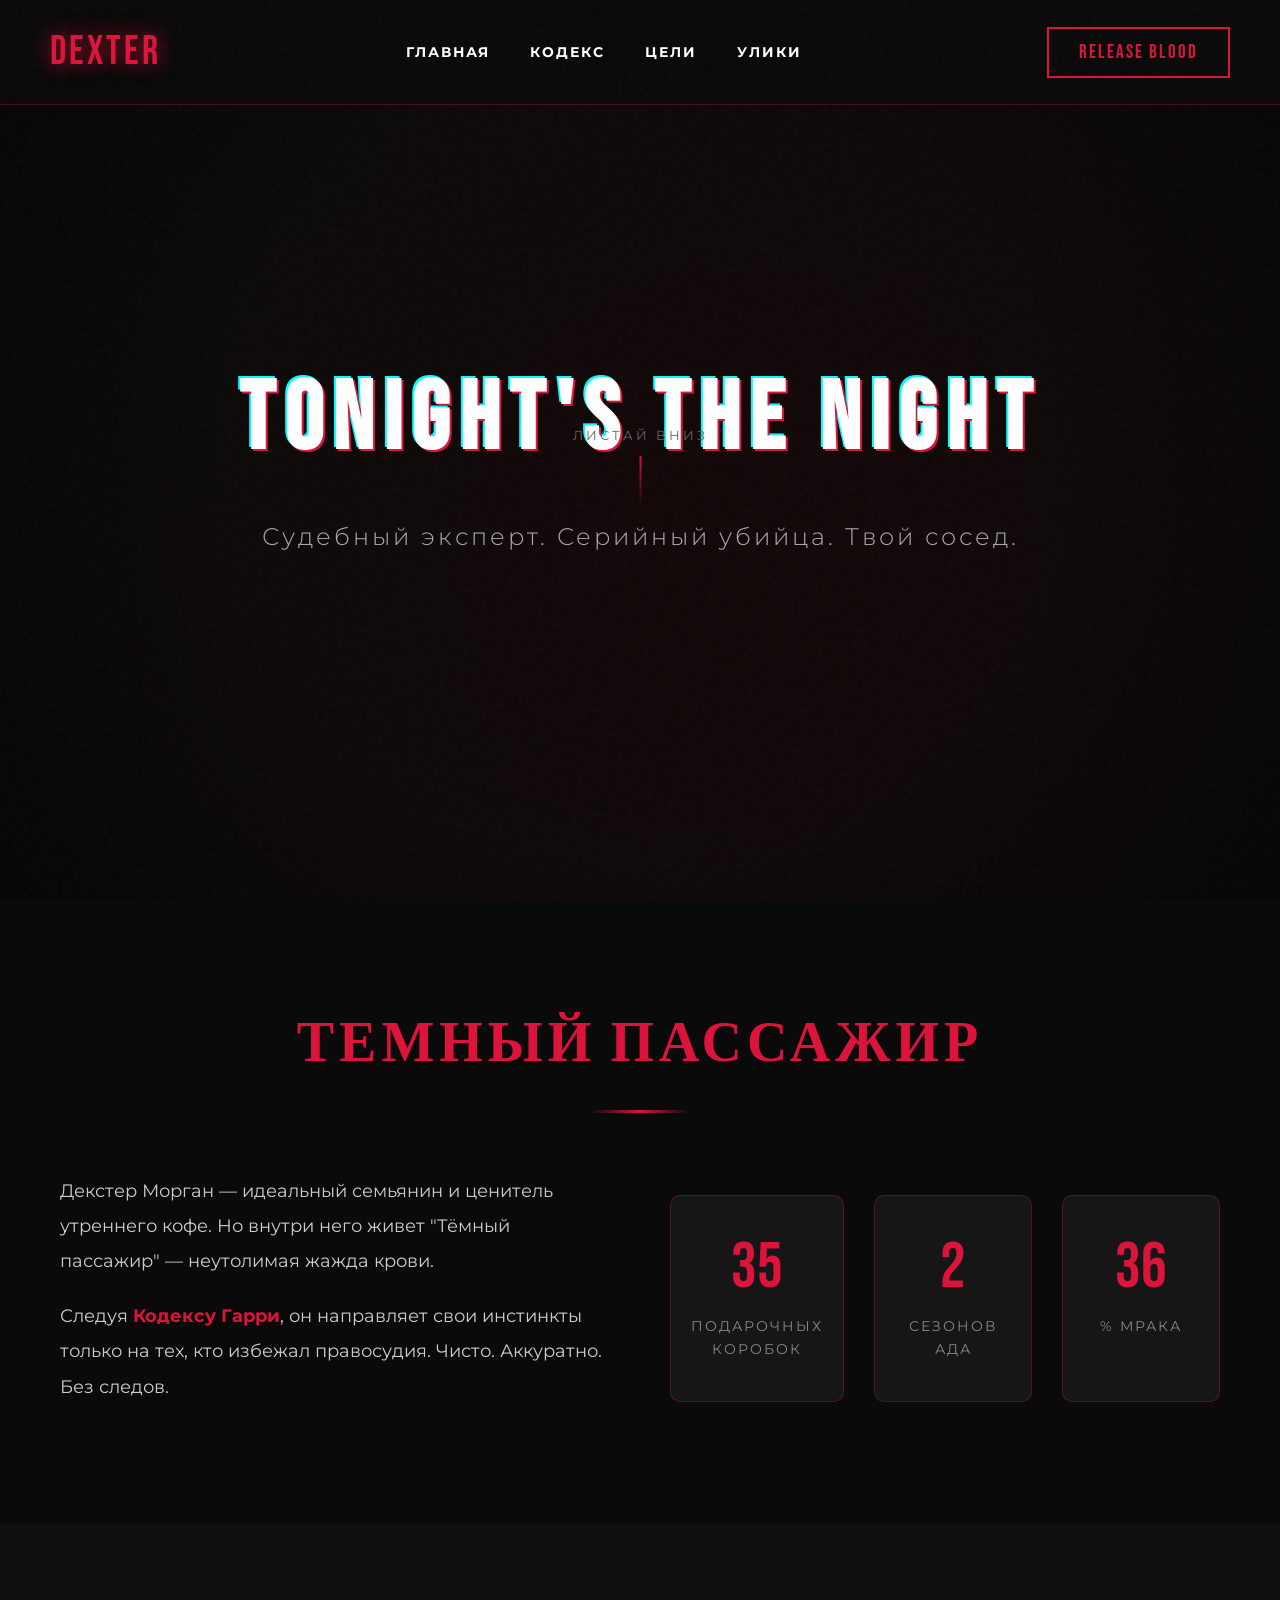
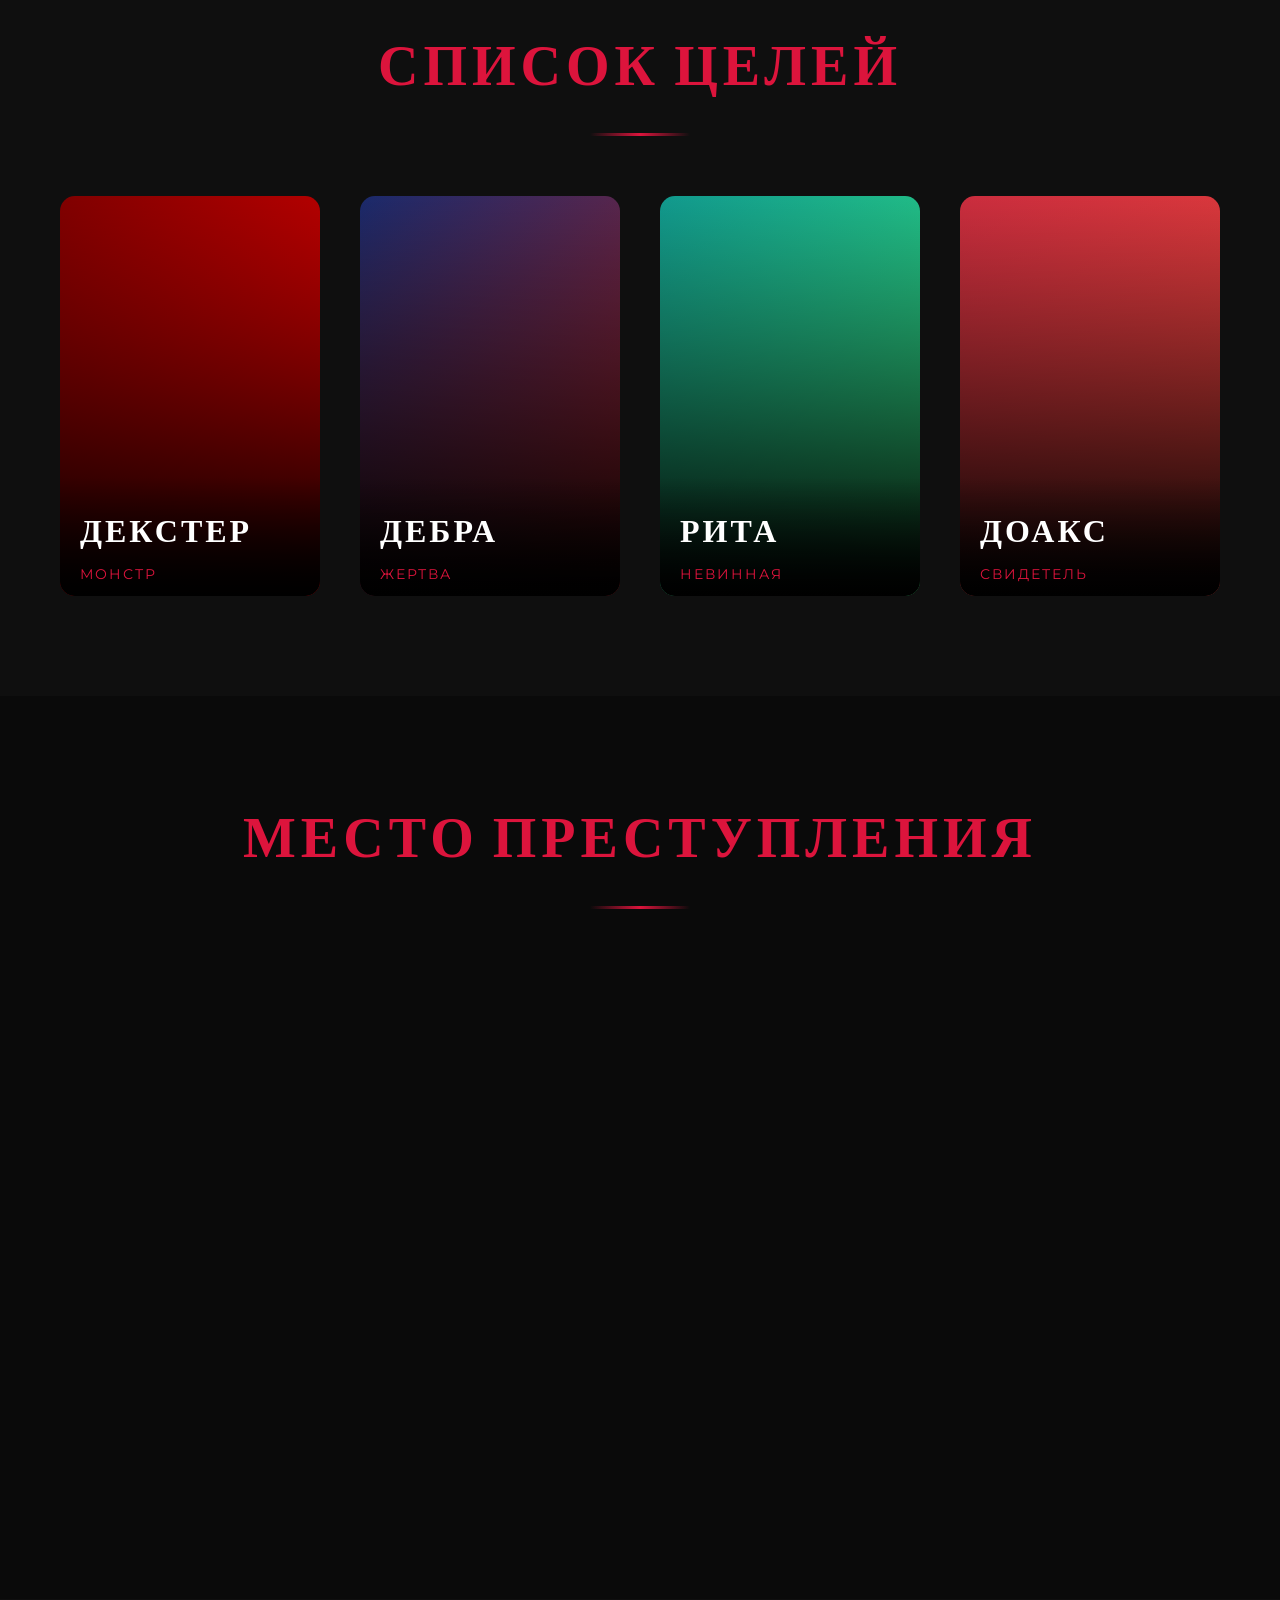
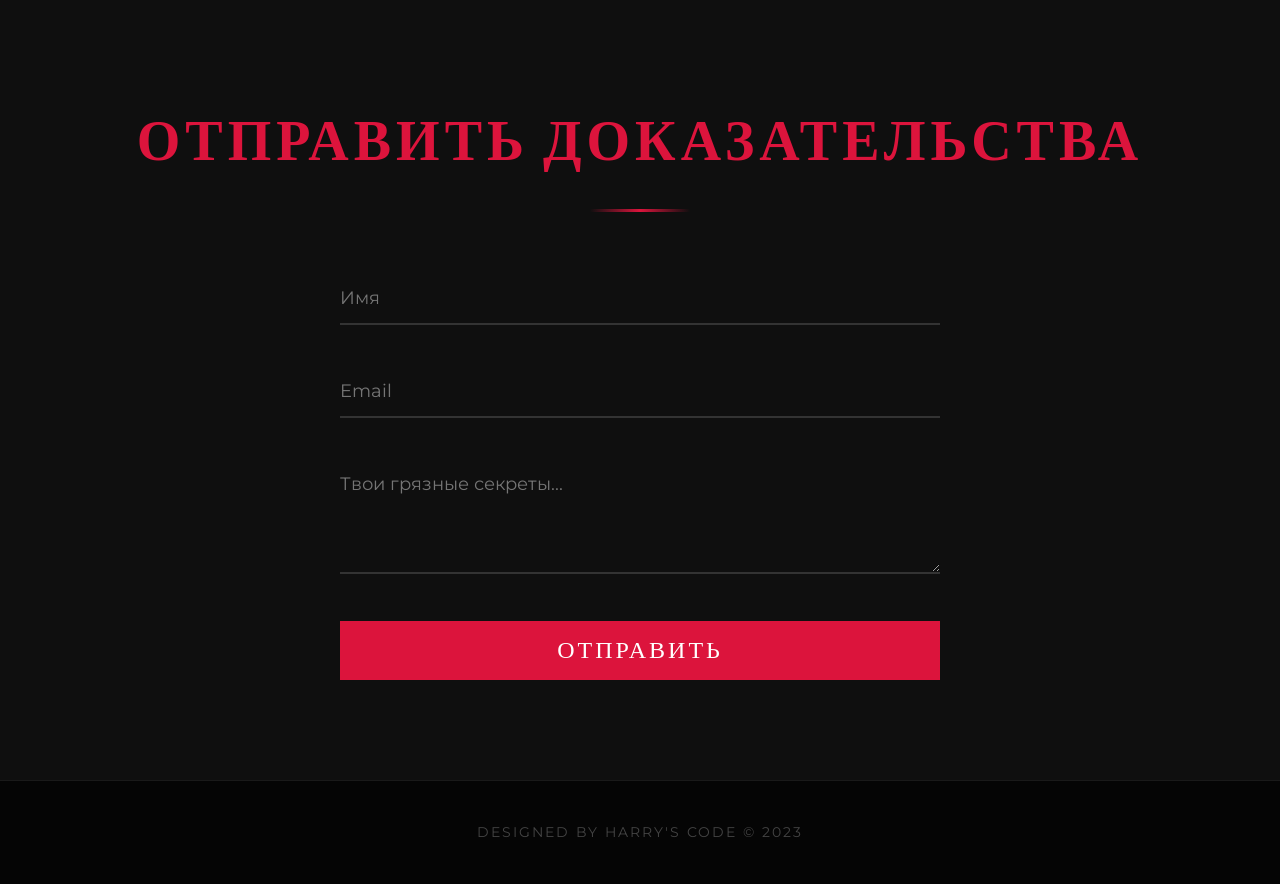
==== commit 986d9ef6: "update branch" ====
--- a/index.html
+++ b/index.html
@@ -82,7 +82,7 @@
             <div class="characters-grid">
                 <!-- Декстер -->
                 <div class="character-card tilt-card">
-                    <div class="card-image" style="background-image: url('https://images.weserv.nl/?url=https://upload.wikimedia.org/wikipedia/ru/thumb/8/82/Dexter.jpg/960px-Dexter.jpg&w=400&h=600&fit=cover&q=90');">
+                    <div class="card-image" style="background: linear-gradient(135deg, #800000, #ff0000); background-image: url('https://image.tmdb.org/t/p/w500/79QVxjX6zW2C8aGzI3kZqJzYzY.jpg'), linear-gradient(135deg, #800000, #ff0000);">
                         <div class="card-overlay">
                             <h3>ДЕКСТЕР</h3>
                             <p>МОНСТР</p>
@@ -91,7 +91,7 @@
                 </div>
                 <!-- Дебра -->
                 <div class="character-card tilt-card">
-                    <div class="card-image" style="background-image: url('https://images.weserv.nl/?url=https://i.pinimg.com/originals/58/f3/b8/58f3b88d4ba437137e0211c909ddaea9.jpg?nii=t&w=400&h=600&fit=cover&q=90');">
+                    <div class="card-image" style="background: linear-gradient(135deg, #1a2a6c, #b21f1f); background-image: url('https://image.tmdb.org/t/p/w500/kZqKqJzYzY.jpg'), linear-gradient(135deg, #1a2a6c, #b21f1f);">
                         <div class="card-overlay">
                             <h3>ДЕБРА</h3>
                             <p>ЖЕРТВА</p>
@@ -100,7 +100,7 @@
                 </div>
                 <!-- Рита -->
                 <div class="character-card tilt-card">
-                    <div class="card-image" style="background-image: url('https://images.weserv.nl/?url=https://i.pinimg.com/736x/fb/0f/ce/fb0fcee71803ac02bfe6464a5febf452.jpg&w=400&h=600&fit=cover&q=90');">
+                    <div class="card-image" style="background: linear-gradient(135deg, #11998e, #38ef7d); background-image: url('https://image.tmdb.org/t/p/w500/rZqJzYzY.jpg'), linear-gradient(135deg, #11998e, #38ef7d);">
                         <div class="card-overlay">
                             <h3>РИТА</h3>
                             <p>НЕВИННАЯ</p>
@@ -109,7 +109,7 @@
                 </div>
                 <!-- Доакс -->
                 <div class="character-card tilt-card">
-                    <div class="card-image" style="background-image: url('https://images.weserv.nl/?url=https://i.pinimg.com/originals/a4/7d/8f/a47d8fd6bc877f6bff138fad434180fc.jpg?nii=t&w=400&h=600&fit=cover&q=90');">
+                    <div class="card-image" style="background: linear-gradient(135deg, #cb2d3e, #ef473a); background-image: url('https://image.tmdb.org/t/p/w500/sZqJzYzY.jpg'), linear-gradient(135deg, #cb2d3e, #ef473a);">
                         <div class="card-overlay">
                             <h3>ДОАКС</h3>
                             <p>СВИДЕТЕЛЬ</p>
